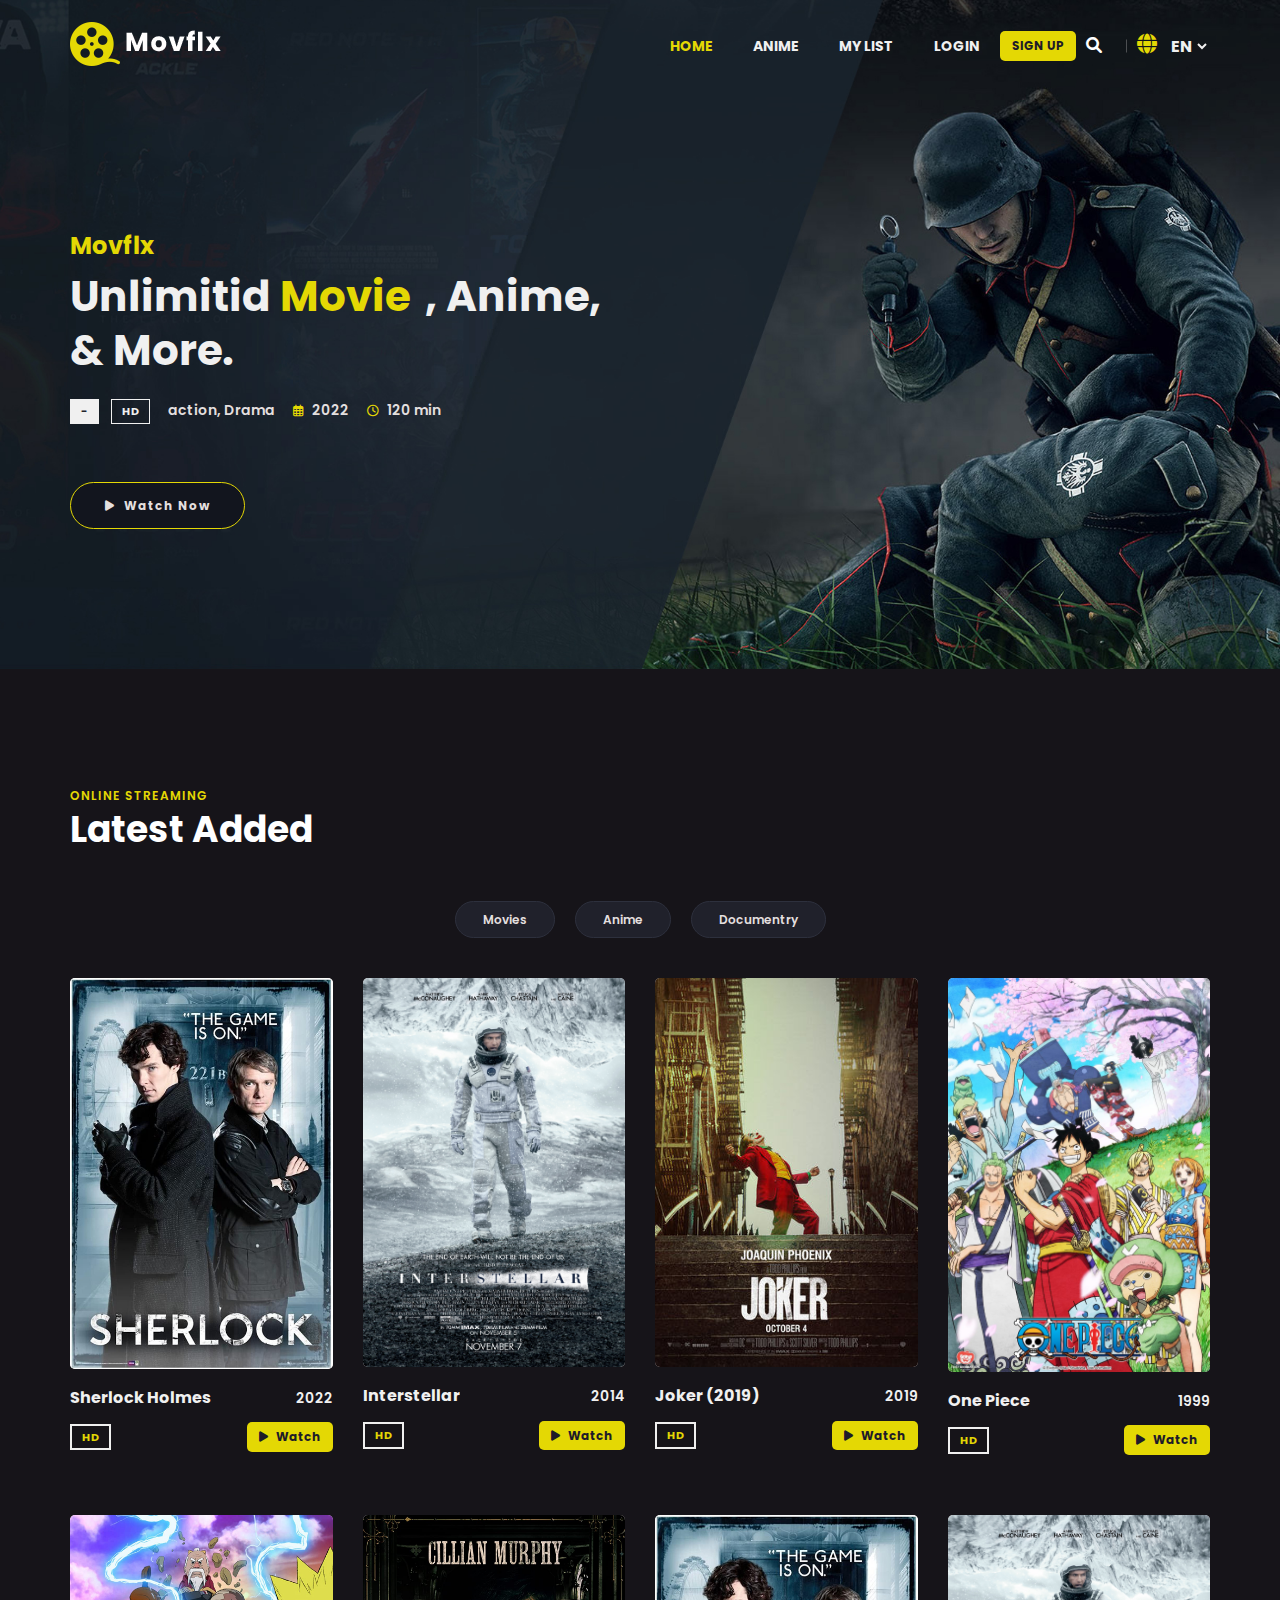
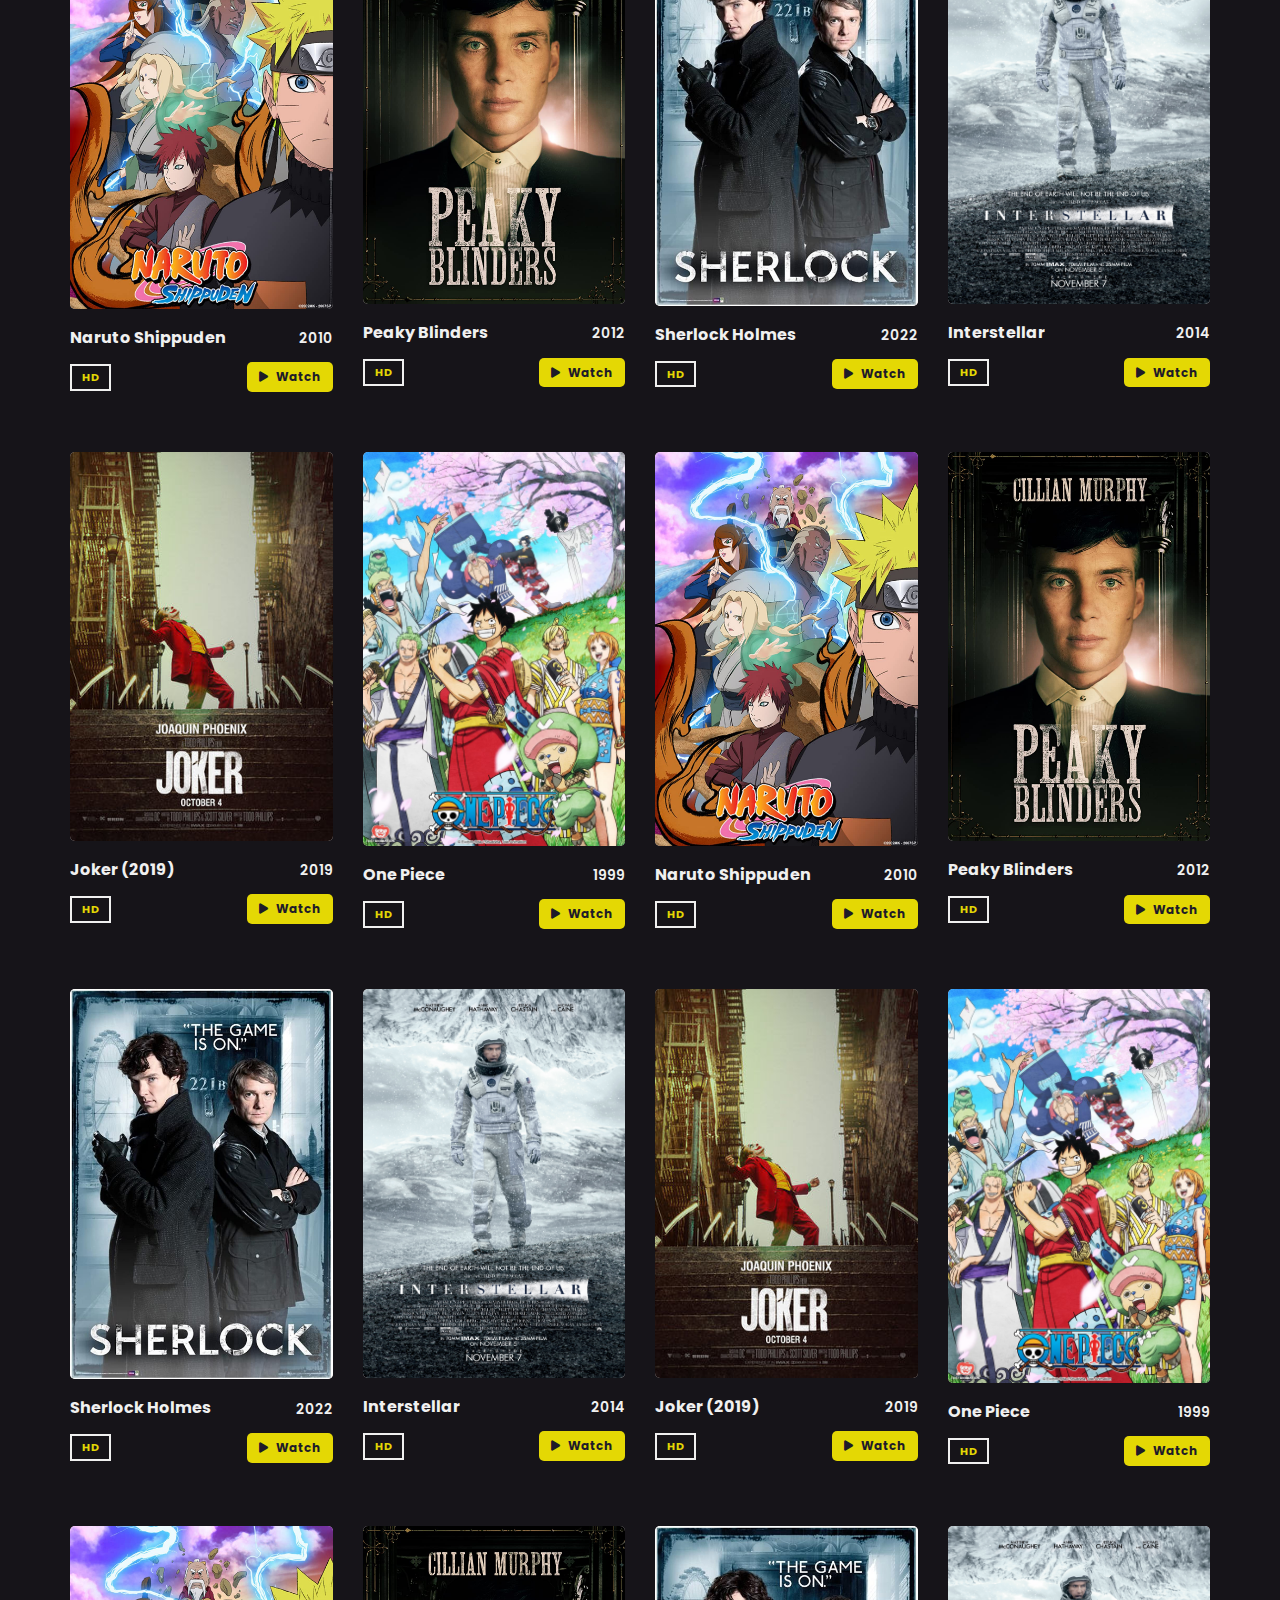
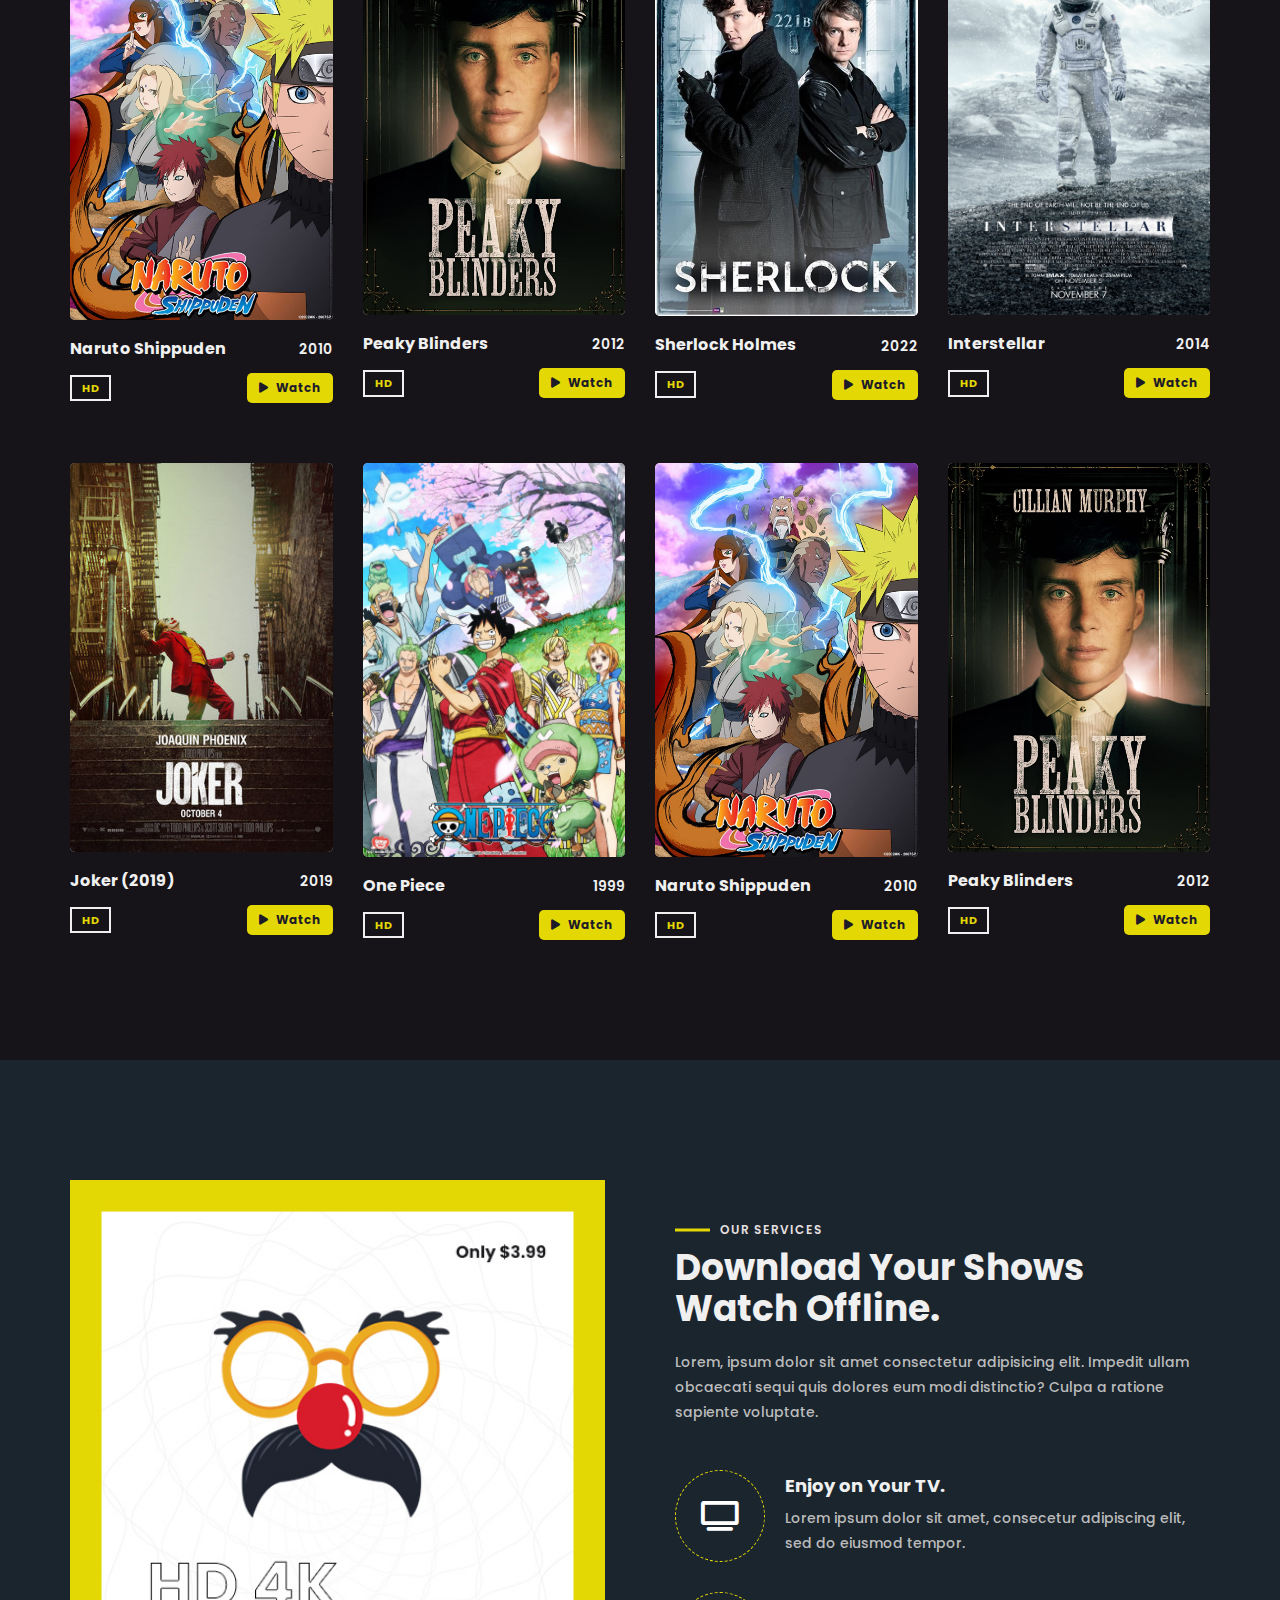
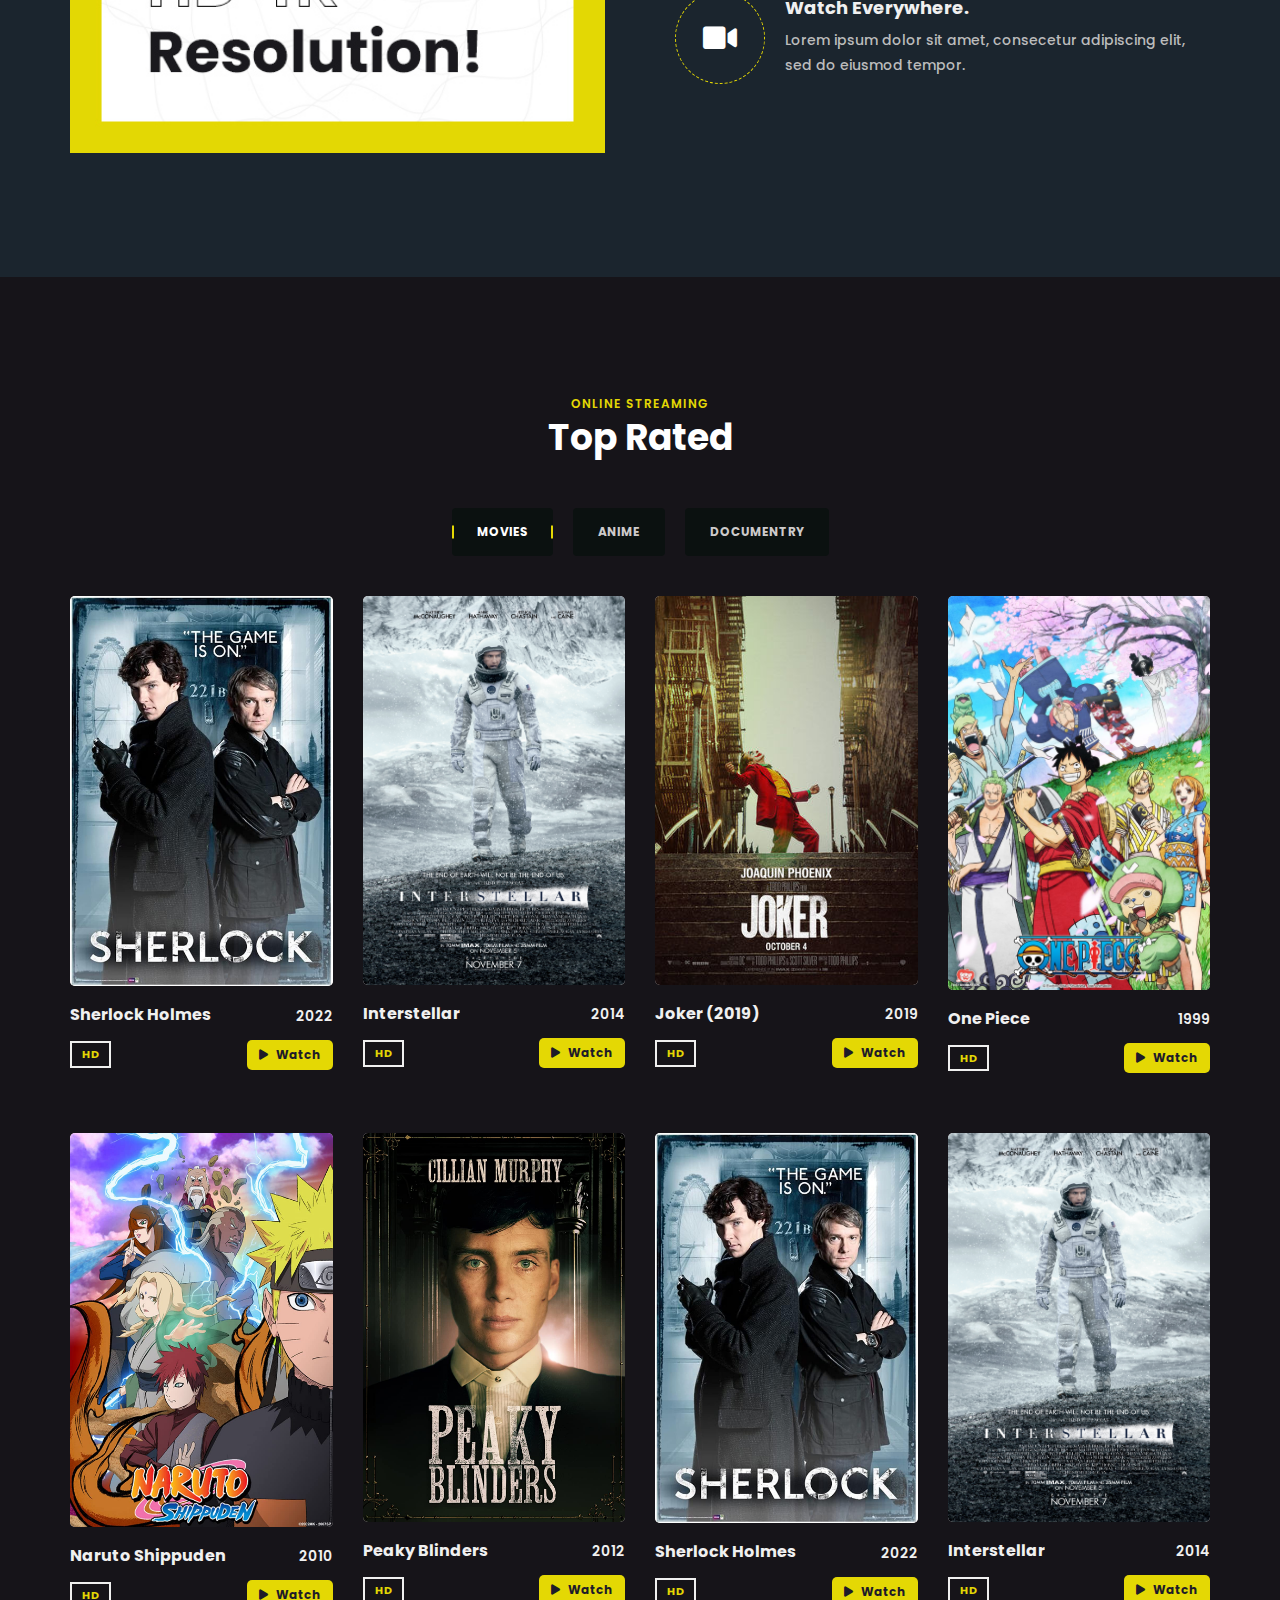
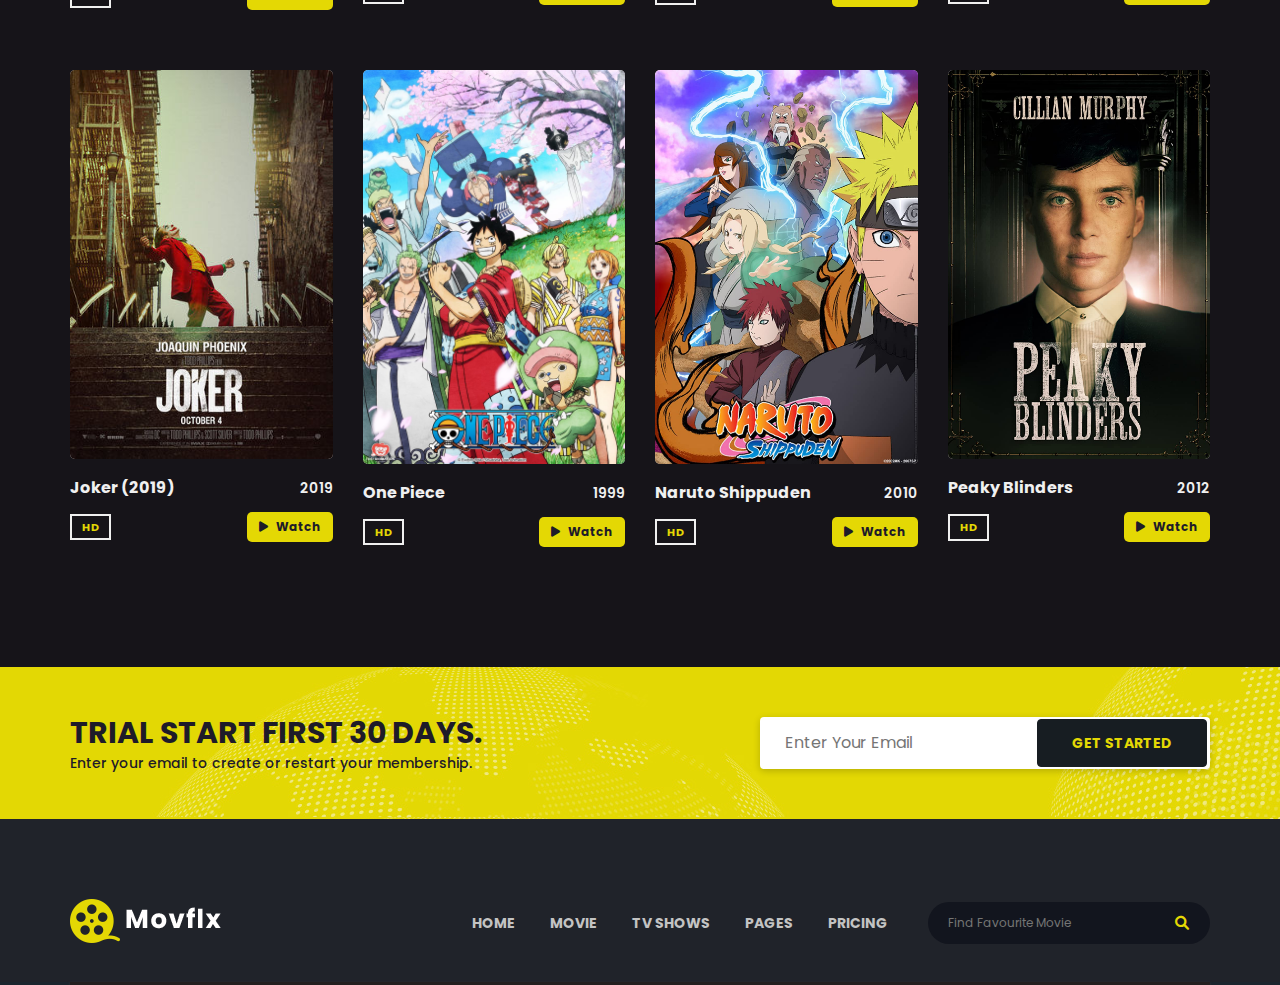
==== index.html @ 87bc26f1 "Finished A Part From Footer And Testing The Responsability" ====
<!DOCTYPE html>
<html lang="en">

<head>
  <meta charset="UTF-8">
  <meta http-equiv="X-UA-Compatible" content="IE=edge">
  <meta name="viewport" content="width=device-width, initial-scale=1.0">
  <link rel="stylesheet" href="css\normalize.css">
  <link rel="stylesheet" href="css\all.min.css">
  <link rel="stylesheet" href="css\styles.css">
  <link rel="stylesheet" href="./css/compos.css">
  <script src="https://ajax.googleapis.com/ajax/libs/jquery/3.6.0/jquery.min.js"></script>
  <link rel="preconnect" href="https://fonts.googleapis.com">
  <link rel="preconnect" href="https://fonts.gstatic.com" crossorigin>
  <link
    href="https://fonts.googleapis.com/css2?family=Poppins:ital,wght@0,300;0,400;0,500;0,600;0,700;0,800;1,300&display=swap"
    rel="stylesheet">
  <title>Movflx - Online Movies & Tv Shows</title>
</head>

<body>
  <div class="scroll-to-top items-centered-b">
    <i class="fas fa-angle-up"></i>
  </div>
  <div class="banner">
    <header>
      <div class="container space-between-items">
        <div class="logo">
          <img src="./imgs/logo.png" alt="logo">
        </div>
        <nav class="items-centered-v">
          <div class="overlay"></div>
          <ul class="navbar items-centered-v">
            <li class="mobile-menu-head">
              <div class="logo">
                <img src="./imgs/logo.png" alt="logo">
              </div>
              <div class="menu-closer" data-menu="header .navbar">
                <i class="fa-solid fa-xmark"></i>
              </div>
            </li>
            <li class="nav-item">
              <a href="./" class="title active">Home</a>
            </li>
            <li class="nav-item">
              <a href="./anime/" class="title">Anime</a>
            </li>
            <li class="nav-item menu-parent">
              <a href="#" class="title">My List</a>
              <ul class="mega-menu">
                <li class="menu-item">
                  <a href="./demo-user/watch-list/">Watch List</a>
                </li>
                <li class="menu-item">
                  <a href="./demo-user/wait-list/">Waitlist</a>
                </li>
              </ul>
              <div class="menu-opener" data-menu="header nav .mega-menu">
                <i class="fas fa-angle-down"></i>
              </div>
            </li>
            <li class="nav-item">
              <a href="./login/" class="title">Login</a>
            </li>
            <li class="nav-item signup">
              <a href="./signup/" class="title custom-btn">Sign Up</a>
            </li>
            <div class="social-links">
              <a href="#"><i class="fa-brands fa-twitter"></i></a>
              <a href="#"><i class="fa-brands fa-facebook"></i></a>
              <a href="#"><i class="fa-brands fa-pinterest"></i></a>
              <a href="#"><i class="fa-brands fa-instagram"></i></a>
              <a href="#"><i class="fa-brands fa-youtube"></i></a>
            </div>
          </ul>
          <div class="search">
            <i class="fa-solid fa-magnifying-glass"></i>
          </div>
          <div class="lang">
            <i class="fa-solid fa-globe"></i>
            <select name="lang" id="lang">
              <option value="EN">EN</option>
              <option value="EN">AR</option>
            </select>
          </div>
          <div class="menu-opener" data-menu="header .navbar"><i class="fa-solid fa-bars"></i></div>
        </nav>
      </div>
    </header>
    <div class="main-sec">
      <div class="container">
        <h5 class="title">Movflx</h5>
        <h1 class="heading">
          Unlimitid <span>Movie</span>, Anime, <br> & More.
        </h1>
        <div class="info top-movie">
          <span class="age-c">-</span>
          <span class="quality">HD</span>
          <span class="categories"><a href="./categories/action">action</a>, <a
              href="./categories/drama">Drama</a></span>
          <span class="date">
            <i class="far fa-calendar-alt"></i> 2022
          </span>
          <span class="time"><i class="far fa-clock"></i> 120 min</span>
        </div>
        <a href="./watch?name=one-piece" class="watch"><i class="fas fa-play"></i> Watch Now</a>

      </div>
    </div>
  </div>

  <div class="movies latest-added">
    <div class="container">
      <div class="main-heading">
        <div class="sub">Online Streaming</div>
        <h2>Latest Added</h2>
      </div>
      <div class="categories">
        <button class="catg" data-catg="movies">Movies</button>
        <button class="catg" data-catg="anime">Anime</button>
        <button class="catg" data-catg="documentry">Documentry</button>
      </div>
      <div class="content">
        <div class="box">
          <div class="image">
            <div class="box-overlay"></div>
            <img src="./imgs/movie-1.jpg" alt="">
            <div class="discription">
              <div class="title">Sherlock Holmes</div>
              <div class="discript-content">
                Lorem ipsum dolor, sit amet consectetur adipisicing elit.
              </div>
            </div>
          </div>
          <div class="info space-between-items">
            <div class="name">Sherlock Holmes</div>
            <div class="year">2022</div>
          </div>
          <div class="info space-between-items">
            <div class="quality">HD</div>
            <a href="./watch/" class="watch custom-btn"><i class="fas fa-play"></i> Watch</a>
          </div>
        </div>
        <div class="box">
          <div class="image">
            <div class="box-overlay"></div>
            <img src="./imgs/movie-2.jpg" alt="">
            <div class="discription">
              <div class="title">Interstellar</div>
              <div class="discript-content">
                Lorem ipsum dolor, sit amet consectetur adipisicing elit.
              </div>
            </div>
          </div>
          <div class="info space-between-items">
            <div class="name">Interstellar</div>
            <div class="year">2014</div>
          </div>
          <div class="info space-between-items">
            <div class="quality">HD</div>
            <a href="./watch/" class="watch custom-btn"><i class="fas fa-play"></i> Watch</a>
          </div>
        </div>
        <div class="box">
          <div class="image">
            <div class="box-overlay"></div>
            <img src="./imgs/movie-3.jpg" alt="">
            <div class="discription">
              <div class="title">Joker (2019)</div>
              <div class="discript-content">
                Lorem ipsum dolor, sit amet consectetur adipisicing elit.
              </div>
            </div>
          </div>
          <div class="info space-between-items">
            <div class="name">Joker (2019)</div>
            <div class="year">2019</div>
          </div>
          <div class="info space-between-items">
            <div class="quality">HD</div>
            <a href="./watch/" class="watch custom-btn"><i class="fas fa-play"></i> Watch</a>
          </div>
        </div>
        <div class="box">
          <div class="image">
            <div class="box-overlay"></div>
            <img src="./imgs/movie-4.jpg" alt="">
            <div class="discription">
              <div class="title">One Piece</div>
              <div class="discript-content">
                Lorem ipsum dolor, sit amet consectetur adipisicing elit.
              </div>
            </div>
          </div>
          <div class="info space-between-items">
            <div class="name">One Piece</div>
            <div class="year">1999</div>
          </div>
          <div class="info space-between-items">
            <div class="quality">HD</div>
            <a href="./watch/" class="watch custom-btn"><i class="fas fa-play"></i> Watch</a>
          </div>
        </div>
        <div class="box">
          <div class="image">
            <div class="box-overlay"></div>
            <img src="./imgs/movie-5.jpg" alt="">
            <div class="discription">
              <div class="title">Naruto Shippuden</div>
              <div class="discript-content">
                Lorem ipsum dolor, sit amet consectetur adipisicing elit.
              </div>
            </div>
          </div>
          <div class="info space-between-items">
            <div class="name">Naruto Shippuden</div>
            <div class="year">2010</div>
          </div>
          <div class="info space-between-items">
            <div class="quality">HD</div>
            <a href="./watch/" class="watch custom-btn"><i class="fas fa-play"></i> Watch</a>
          </div>
        </div>
        <div class="box">
          <div class="image">
            <div class="box-overlay"></div>
            <img src="./imgs/movie-6.jpg" alt="">
            <div class="discription">
              <div class="title">Peaky Blinders</div>
              <div class="discript-content">
                Lorem ipsum dolor, sit amet consectetur adipisicing elit.
              </div>
            </div>
          </div>
          <div class="info space-between-items">
            <div class="name">Peaky Blinders</div>
            <div class="year">2012</div>
          </div>
          <div class="info space-between-items">
            <div class="quality">HD</div>
            <a href="./watch/" class="watch custom-btn"><i class="fas fa-play"></i> Watch</a>
          </div>
        </div>
        <div class="box">
          <div class="image">
            <div class="box-overlay"></div>
            <img src="./imgs/movie-1.jpg" alt="">
            <div class="discription">
              <div class="title">Sherlock Holmes</div>
              <div class="discript-content">
                Lorem ipsum dolor, sit amet consectetur adipisicing elit.
              </div>
            </div>
          </div>
          <div class="info space-between-items">
            <div class="name">Sherlock Holmes</div>
            <div class="year">2022</div>
          </div>
          <div class="info space-between-items">
            <div class="quality">HD</div>
            <a href="./watch/" class="watch custom-btn"><i class="fas fa-play"></i> Watch</a>
          </div>
        </div>
        <div class="box">
          <div class="image">
            <div class="box-overlay"></div>
            <img src="./imgs/movie-2.jpg" alt="">
            <div class="discription">
              <div class="title">Interstellar</div>
              <div class="discript-content">
                Lorem ipsum dolor, sit amet consectetur adipisicing elit.
              </div>
            </div>
          </div>
          <div class="info space-between-items">
            <div class="name">Interstellar</div>
            <div class="year">2014</div>
          </div>
          <div class="info space-between-items">
            <div class="quality">HD</div>
            <a href="./watch/" class="watch custom-btn"><i class="fas fa-play"></i> Watch</a>
          </div>
        </div>
        <div class="box">
          <div class="image">
            <div class="box-overlay"></div>
            <img src="./imgs/movie-3.jpg" alt="">
            <div class="discription">
              <div class="title">Joker (2019)</div>
              <div class="discript-content">
                Lorem ipsum dolor, sit amet consectetur adipisicing elit.
              </div>
            </div>
          </div>
          <div class="info space-between-items">
            <div class="name">Joker (2019)</div>
            <div class="year">2019</div>
          </div>
          <div class="info space-between-items">
            <div class="quality">HD</div>
            <a href="./watch/" class="watch custom-btn"><i class="fas fa-play"></i> Watch</a>
          </div>
        </div>
        <div class="box">
          <div class="image">
            <div class="box-overlay"></div>
            <img src="./imgs/movie-4.jpg" alt="">
            <div class="discription">
              <div class="title">One Piece</div>
              <div class="discript-content">
                Lorem ipsum dolor, sit amet consectetur adipisicing elit.
              </div>
            </div>
          </div>
          <div class="info space-between-items">
            <div class="name">One Piece</div>
            <div class="year">1999</div>
          </div>
          <div class="info space-between-items">
            <div class="quality">HD</div>
            <a href="./watch/" class="watch custom-btn"><i class="fas fa-play"></i> Watch</a>
          </div>
        </div>
        <div class="box">
          <div class="image">
            <div class="box-overlay"></div>
            <img src="./imgs/movie-5.jpg" alt="">
            <div class="discription">
              <div class="title">Naruto Shippuden</div>
              <div class="discript-content">
                Lorem ipsum dolor, sit amet consectetur adipisicing elit.
              </div>
            </div>
          </div>
          <div class="info space-between-items">
            <div class="name">Naruto Shippuden</div>
            <div class="year">2010</div>
          </div>
          <div class="info space-between-items">
            <div class="quality">HD</div>
            <a href="./watch/" class="watch custom-btn"><i class="fas fa-play"></i> Watch</a>
          </div>
        </div>
        <div class="box">
          <div class="image">
            <div class="box-overlay"></div>
            <img src="./imgs/movie-6.jpg" alt="">
            <div class="discription">
              <div class="title">Peaky Blinders</div>
              <div class="discript-content">
                Lorem ipsum dolor, sit amet consectetur adipisicing elit.
              </div>
            </div>
          </div>
          <div class="info space-between-items">
            <div class="name">Peaky Blinders</div>
            <div class="year">2012</div>
          </div>
          <div class="info space-between-items">
            <div class="quality">HD</div>
            <a href="./watch/" class="watch custom-btn"><i class="fas fa-play"></i> Watch</a>
          </div>
        </div>
        <div class="box">
          <div class="image">
            <div class="box-overlay"></div>
            <img src="./imgs/movie-1.jpg" alt="">
            <div class="discription">
              <div class="title">Sherlock Holmes</div>
              <div class="discript-content">
                Lorem ipsum dolor, sit amet consectetur adipisicing elit.
              </div>
            </div>
          </div>
          <div class="info space-between-items">
            <div class="name">Sherlock Holmes</div>
            <div class="year">2022</div>
          </div>
          <div class="info space-between-items">
            <div class="quality">HD</div>
            <a href="./watch/" class="watch custom-btn"><i class="fas fa-play"></i> Watch</a>
          </div>
        </div>
        <div class="box">
          <div class="image">
            <div class="box-overlay"></div>
            <img src="./imgs/movie-2.jpg" alt="">
            <div class="discription">
              <div class="title">Interstellar</div>
              <div class="discript-content">
                Lorem ipsum dolor, sit amet consectetur adipisicing elit.
              </div>
            </div>
          </div>
          <div class="info space-between-items">
            <div class="name">Interstellar</div>
            <div class="year">2014</div>
          </div>
          <div class="info space-between-items">
            <div class="quality">HD</div>
            <a href="./watch/" class="watch custom-btn"><i class="fas fa-play"></i> Watch</a>
          </div>
        </div>
        <div class="box">
          <div class="image">
            <div class="box-overlay"></div>
            <img src="./imgs/movie-3.jpg" alt="">
            <div class="discription">
              <div class="title">Joker (2019)</div>
              <div class="discript-content">
                Lorem ipsum dolor, sit amet consectetur adipisicing elit.
              </div>
            </div>
          </div>
          <div class="info space-between-items">
            <div class="name">Joker (2019)</div>
            <div class="year">2019</div>
          </div>
          <div class="info space-between-items">
            <div class="quality">HD</div>
            <a href="./watch/" class="watch custom-btn"><i class="fas fa-play"></i> Watch</a>
          </div>
        </div>
        <div class="box">
          <div class="image">
            <div class="box-overlay"></div>
            <img src="./imgs/movie-4.jpg" alt="">
            <div class="discription">
              <div class="title">One Piece</div>
              <div class="discript-content">
                Lorem ipsum dolor, sit amet consectetur adipisicing elit.
              </div>
            </div>
          </div>
          <div class="info space-between-items">
            <div class="name">One Piece</div>
            <div class="year">1999</div>
          </div>
          <div class="info space-between-items">
            <div class="quality">HD</div>
            <a href="./watch/" class="watch custom-btn"><i class="fas fa-play"></i> Watch</a>
          </div>
        </div>
        <div class="box">
          <div class="image">
            <div class="box-overlay"></div>
            <img src="./imgs/movie-5.jpg" alt="">
            <div class="discription">
              <div class="title">Naruto Shippuden</div>
              <div class="discript-content">
                Lorem ipsum dolor, sit amet consectetur adipisicing elit.
              </div>
            </div>
          </div>
          <div class="info space-between-items">
            <div class="name">Naruto Shippuden</div>
            <div class="year">2010</div>
          </div>
          <div class="info space-between-items">
            <div class="quality">HD</div>
            <a href="./watch/" class="watch custom-btn"><i class="fas fa-play"></i> Watch</a>
          </div>
        </div>
        <div class="box">
          <div class="image">
            <div class="box-overlay"></div>
            <img src="./imgs/movie-6.jpg" alt="">
            <div class="discription">
              <div class="title">Peaky Blinders</div>
              <div class="discript-content">
                Lorem ipsum dolor, sit amet consectetur adipisicing elit.
              </div>
            </div>
          </div>
          <div class="info space-between-items">
            <div class="name">Peaky Blinders</div>
            <div class="year">2012</div>
          </div>
          <div class="info space-between-items">
            <div class="quality">HD</div>
            <a href="./watch/" class="watch custom-btn"><i class="fas fa-play"></i> Watch</a>
          </div>
        </div>
        <div class="box">
          <div class="image">
            <div class="box-overlay"></div>
            <img src="./imgs/movie-1.jpg" alt="">
            <div class="discription">
              <div class="title">Sherlock Holmes</div>
              <div class="discript-content">
                Lorem ipsum dolor, sit amet consectetur adipisicing elit.
              </div>
            </div>
          </div>
          <div class="info space-between-items">
            <div class="name">Sherlock Holmes</div>
            <div class="year">2022</div>
          </div>
          <div class="info space-between-items">
            <div class="quality">HD</div>
            <a href="./watch/" class="watch custom-btn"><i class="fas fa-play"></i> Watch</a>
          </div>
        </div>
        <div class="box">
          <div class="image">
            <div class="box-overlay"></div>
            <img src="./imgs/movie-2.jpg" alt="">
            <div class="discription">
              <div class="title">Interstellar</div>
              <div class="discript-content">
                Lorem ipsum dolor, sit amet consectetur adipisicing elit.
              </div>
            </div>
          </div>
          <div class="info space-between-items">
            <div class="name">Interstellar</div>
            <div class="year">2014</div>
          </div>
          <div class="info space-between-items">
            <div class="quality">HD</div>
            <a href="./watch/" class="watch custom-btn"><i class="fas fa-play"></i> Watch</a>
          </div>
        </div>
        <div class="box">
          <div class="image">
            <div class="box-overlay"></div>
            <img src="./imgs/movie-3.jpg" alt="">
            <div class="discription">
              <div class="title">Joker (2019)</div>
              <div class="discript-content">
                Lorem ipsum dolor, sit amet consectetur adipisicing elit.
              </div>
            </div>
          </div>
          <div class="info space-between-items">
            <div class="name">Joker (2019)</div>
            <div class="year">2019</div>
          </div>
          <div class="info space-between-items">
            <div class="quality">HD</div>
            <a href="./watch/" class="watch custom-btn"><i class="fas fa-play"></i> Watch</a>
          </div>
        </div>
        <div class="box">
          <div class="image">
            <div class="box-overlay"></div>
            <img src="./imgs/movie-4.jpg" alt="">
            <div class="discription">
              <div class="title">One Piece</div>
              <div class="discript-content">
                Lorem ipsum dolor, sit amet consectetur adipisicing elit.
              </div>
            </div>
          </div>
          <div class="info space-between-items">
            <div class="name">One Piece</div>
            <div class="year">1999</div>
          </div>
          <div class="info space-between-items">
            <div class="quality">HD</div>
            <a href="./watch/" class="watch custom-btn"><i class="fas fa-play"></i> Watch</a>
          </div>
        </div>
        <div class="box">
          <div class="image">
            <div class="box-overlay"></div>
            <img src="./imgs/movie-5.jpg" alt="">
            <div class="discription">
              <div class="title">Naruto Shippuden</div>
              <div class="discript-content">
                Lorem ipsum dolor, sit amet consectetur adipisicing elit.
              </div>
            </div>
          </div>
          <div class="info space-between-items">
            <div class="name">Naruto Shippuden</div>
            <div class="year">2010</div>
          </div>
          <div class="info space-between-items">
            <div class="quality">HD</div>
            <a href="./watch/" class="watch custom-btn"><i class="fas fa-play"></i> Watch</a>
          </div>
        </div>
        <div class="box">
          <div class="image">
            <div class="box-overlay"></div>
            <img src="./imgs/movie-6.jpg" alt="">
            <div class="discription">
              <div class="title">Peaky Blinders</div>
              <div class="discript-content">
                Lorem ipsum dolor, sit amet consectetur adipisicing elit.
              </div>
            </div>
          </div>
          <div class="info space-between-items">
            <div class="name">Peaky Blinders</div>
            <div class="year">2012</div>
          </div>
          <div class="info space-between-items">
            <div class="quality">HD</div>
            <a href="./watch/" class="watch custom-btn"><i class="fas fa-play"></i> Watch</a>
          </div>
        </div>

      </div>
    </div>
  </div>

  <div class="services">
    <div class="container space-between-items">
      <div class="image">
        <img src="./imgs/services_img.jpg" alt="services">
      </div>
      <div class="content">
        <div class="alt-heading">
          <div class="sub">Our Services</div>
          <h2>Download Your Shows Watch Offline.</h2>
          <p class="text main-p-style">
            Lorem, ipsum dolor sit amet consectetur adipisicing elit. Impedit ullam obcaecati sequi quis
            dolores eum modi distinctio? Culpa a ratione sapiente voluptate.
          </p>
        </div>
        <div class="serv space-between-items">
          <div class="icon items-centered-b">
            <i class="fa-solid fa-tv items-centered-b"></i>
          </div>
          <div class="info">
            <div class="title">Enjoy on Your TV.</div>
            <p class="text main-p-style">Lorem ipsum dolor sit amet, consecetur adipiscing elit, sed do eiusmod tempor.
            </p>
          </div>
        </div>
        <div class="serv space-between-items">
          <div class="icon items-centered-b">
            <i class="fa-solid fa-video items-centered-b"></i>
          </div>
          <div class="info">
            <div class="title">Watch Everywhere.</div>
            <p class="text main-p-style">Lorem ipsum dolor sit amet, consecetur adipiscing elit, sed do eiusmod tempor.
            </p>
          </div>
        </div>
      </div>
    </div>
  </div>
  <div class="movies top-rated">
    <div class="container">
      <div class="main-heading">
        <div class="sub">Online Streaming</div>
        <h2>Top Rated</h2>
      </div>
      <div class="categories">
        <button class="catg active" data-catg="movies">Movies</button>
        <button class="catg" data-catg="anime">Anime</button>
        <button class="catg" data-catg="documentry">Documentry</button>
      </div>
      <div class="content">
        <div class="box">
          <div class="image">
            <div class="box-overlay"></div>
            <img src="./imgs/movie-1.jpg" alt="">
            <div class="discription">
              <div class="title">Sherlock Holmes</div>
              <div class="discript-content">
                Lorem ipsum dolor, sit amet consectetur adipisicing elit.
              </div>
            </div>
          </div>
          <div class="info space-between-items">
            <div class="name">Sherlock Holmes</div>
            <div class="year">2022</div>
          </div>
          <div class="info space-between-items">
            <div class="quality">HD</div>
            <a href="./watch/" class="watch custom-btn"><i class="fas fa-play"></i> Watch</a>
          </div>
        </div>
        <div class="box">
          <div class="image">
            <div class="box-overlay"></div>
            <img src="./imgs/movie-2.jpg" alt="">
            <div class="discription">
              <div class="title">Interstellar</div>
              <div class="discript-content">
                Lorem ipsum dolor, sit amet consectetur adipisicing elit.
              </div>
            </div>
          </div>
          <div class="info space-between-items">
            <div class="name">Interstellar</div>
            <div class="year">2014</div>
          </div>
          <div class="info space-between-items">
            <div class="quality">HD</div>
            <a href="./watch/" class="watch custom-btn"><i class="fas fa-play"></i> Watch</a>
          </div>
        </div>
        <div class="box">
          <div class="image">
            <div class="box-overlay"></div>
            <img src="./imgs/movie-3.jpg" alt="">
            <div class="discription">
              <div class="title">Joker (2019)</div>
              <div class="discript-content">
                Lorem ipsum dolor, sit amet consectetur adipisicing elit.
              </div>
            </div>
          </div>
          <div class="info space-between-items">
            <div class="name">Joker (2019)</div>
            <div class="year">2019</div>
          </div>
          <div class="info space-between-items">
            <div class="quality">HD</div>
            <a href="./watch/" class="watch custom-btn"><i class="fas fa-play"></i> Watch</a>
          </div>
        </div>
        <div class="box">
          <div class="image">
            <div class="box-overlay"></div>
            <img src="./imgs/movie-4.jpg" alt="">
            <div class="discription">
              <div class="title">One Piece</div>
              <div class="discript-content">
                Lorem ipsum dolor, sit amet consectetur adipisicing elit.
              </div>
            </div>
          </div>
          <div class="info space-between-items">
            <div class="name">One Piece</div>
            <div class="year">1999</div>
          </div>
          <div class="info space-between-items">
            <div class="quality">HD</div>
            <a href="./watch/" class="watch custom-btn"><i class="fas fa-play"></i> Watch</a>
          </div>
        </div>
        <div class="box">
          <div class="image">
            <div class="box-overlay"></div>
            <img src="./imgs/movie-5.jpg" alt="">
            <div class="discription">
              <div class="title">Naruto Shippuden</div>
              <div class="discript-content">
                Lorem ipsum dolor, sit amet consectetur adipisicing elit.
              </div>
            </div>
          </div>
          <div class="info space-between-items">
            <div class="name">Naruto Shippuden</div>
            <div class="year">2010</div>
          </div>
          <div class="info space-between-items">
            <div class="quality">HD</div>
            <a href="./watch/" class="watch custom-btn"><i class="fas fa-play"></i> Watch</a>
          </div>
        </div>
        <div class="box">
          <div class="image">
            <div class="box-overlay"></div>
            <img src="./imgs/movie-6.jpg" alt="">
            <div class="discription">
              <div class="title">Peaky Blinders</div>
              <div class="discript-content">
                Lorem ipsum dolor, sit amet consectetur adipisicing elit.
              </div>
            </div>
          </div>
          <div class="info space-between-items">
            <div class="name">Peaky Blinders</div>
            <div class="year">2012</div>
          </div>
          <div class="info space-between-items">
            <div class="quality">HD</div>
            <a href="./watch/" class="watch custom-btn"><i class="fas fa-play"></i> Watch</a>
          </div>
        </div>
        <div class="box">
          <div class="image">
            <div class="box-overlay"></div>
            <img src="./imgs/movie-1.jpg" alt="">
            <div class="discription">
              <div class="title">Sherlock Holmes</div>
              <div class="discript-content">
                Lorem ipsum dolor, sit amet consectetur adipisicing elit.
              </div>
            </div>
          </div>
          <div class="info space-between-items">
            <div class="name">Sherlock Holmes</div>
            <div class="year">2022</div>
          </div>
          <div class="info space-between-items">
            <div class="quality">HD</div>
            <a href="./watch/" class="watch custom-btn"><i class="fas fa-play"></i> Watch</a>
          </div>
        </div>
        <div class="box">
          <div class="image">
            <div class="box-overlay"></div>
            <img src="./imgs/movie-2.jpg" alt="">
            <div class="discription">
              <div class="title">Interstellar</div>
              <div class="discript-content">
                Lorem ipsum dolor, sit amet consectetur adipisicing elit.
              </div>
            </div>
          </div>
          <div class="info space-between-items">
            <div class="name">Interstellar</div>
            <div class="year">2014</div>
          </div>
          <div class="info space-between-items">
            <div class="quality">HD</div>
            <a href="./watch/" class="watch custom-btn"><i class="fas fa-play"></i> Watch</a>
          </div>
        </div>
        <div class="box">
          <div class="image">
            <div class="box-overlay"></div>
            <img src="./imgs/movie-3.jpg" alt="">
            <div class="discription">
              <div class="title">Joker (2019)</div>
              <div class="discript-content">
                Lorem ipsum dolor, sit amet consectetur adipisicing elit.
              </div>
            </div>
          </div>
          <div class="info space-between-items">
            <div class="name">Joker (2019)</div>
            <div class="year">2019</div>
          </div>
          <div class="info space-between-items">
            <div class="quality">HD</div>
            <a href="./watch/" class="watch custom-btn"><i class="fas fa-play"></i> Watch</a>
          </div>
        </div>
        <div class="box">
          <div class="image">
            <div class="box-overlay"></div>
            <img src="./imgs/movie-4.jpg" alt="">
            <div class="discription">
              <div class="title">One Piece</div>
              <div class="discript-content">
                Lorem ipsum dolor, sit amet consectetur adipisicing elit.
              </div>
            </div>
          </div>
          <div class="info space-between-items">
            <div class="name">One Piece</div>
            <div class="year">1999</div>
          </div>
          <div class="info space-between-items">
            <div class="quality">HD</div>
            <a href="./watch/" class="watch custom-btn"><i class="fas fa-play"></i> Watch</a>
          </div>
        </div>
        <div class="box">
          <div class="image">
            <div class="box-overlay"></div>
            <img src="./imgs/movie-5.jpg" alt="">
            <div class="discription">
              <div class="title">Naruto Shippuden</div>
              <div class="discript-content">
                Lorem ipsum dolor, sit amet consectetur adipisicing elit.
              </div>
            </div>
          </div>
          <div class="info space-between-items">
            <div class="name">Naruto Shippuden</div>
            <div class="year">2010</div>
          </div>
          <div class="info space-between-items">
            <div class="quality">HD</div>
            <a href="./watch/" class="watch custom-btn"><i class="fas fa-play"></i> Watch</a>
          </div>
        </div>
        <div class="box">
          <div class="image">
            <div class="box-overlay"></div>
            <img src="./imgs/movie-6.jpg" alt="">
            <div class="discription">
              <div class="title">Peaky Blinders</div>
              <div class="discript-content">
                Lorem ipsum dolor, sit amet consectetur adipisicing elit.
              </div>
            </div>
          </div>
          <div class="info space-between-items">
            <div class="name">Peaky Blinders</div>
            <div class="year">2012</div>
          </div>
          <div class="info space-between-items">
            <div class="quality">HD</div>
            <a href="./watch/" class="watch custom-btn"><i class="fas fa-play"></i> Watch</a>
          </div>
        </div>
      </div>
    </div>
  </div>
  <div class="subscribe">
    <div class="container space-between-items">
      <div class="title">
        <h3>TRIAL START FIRST 30 DAYS.</h3>
        <p>Enter your email to create or restart your membership.</p>
      </div>
      <form action="" class="items-centered-v">
        <input type="email" required placeholder="Enter Your Email">
        <input type="submit" value="GET STARTED">
      </form>
    </div>
  </div>
  <footer>
    <div class="container">
      <div class="footer-menu space-between-items">
        <div class="logo">
          <img src="./imgs/logo.png" alt="logo">
        </div>
        <nav class="items-centered-v">
          <ul class="nav items-centered-v">
            <li class="nav-item"><a href="#">Home</a></li>
            <li class="nav-item"><a href="#">Movie</a></li>
            <li class="nav-item"><a href="#">Tv Shows</a></li>
            <li class="nav-item"><a href="#">Pages</a></li>
            <li class="nav-item"><a href="#">Pricing</a></li>
          </ul>
          <form action="" class="items-centered-v">
            <input type="search" name="q" placeholder="Find Favourite Movie">
            <button type="submit"><i class="fa-solid fa-magnifying-glass"></i></button>
          </form>
        </nav>
      </div>
    </div>
  </footer>
</body>
<script src="./js/main.js"></script>

</html>
---- css/compos.css ----
.main-p-style {
  font-size: 14px;
  font-weight: 500;
  color: var(--main-p-color);
  line-height: 1.8;
}
.main-heading {
  margin-bottom: 50px;
}
.main-heading .sub {
  color: var(--main-color);
  font-size: 12px;
  font-weight: 600;
  letter-spacing: 1px;
  margin-bottom: 6px;
  text-transform: uppercase;
}
.main-heading h2 {
  font-size: 36px;
  color: #fff;
}
.custom-btn {
  font-size: 12px;
  font-weight: bold;
  color: var(--main-black-color);
  background-color: var(--main-color);
  border-radius: 5px;
  padding: 8px 12px;
  transition: var(--main-transition);
}
.custom-btn:hover {
  background-color: var(--main-color-alt);
  color: currentColor;
}
@media (max-width: 575px) {
  .alt-heading {
    text-align: center;
  }
}
.alt-heading .sub {
  font-size: 12px;
  letter-spacing: 1px;
  font-weight: 600;
  color: var(--light-white-color);
  position: relative;
  text-transform: uppercase;
  padding-left: 45px;
  margin-bottom: 10px;
  width: fit-content;
}
@media (max-width: 575px) {
  .alt-heading .sub {
    text-align: center;
    margin: 0 auto 10px;
  }
}
.alt-heading .sub::before {
  content: "";
  width: 35px;
  height: 3px;
  background-color: var(--main-color);
  position: absolute;
  top: 50%;
  transform: translateY(-50%);
  left: 0;
}
.alt-heading h2 {
  font-size: 36px;
  color: var(--main-white-color);
  font-weight: bold;
  margin-bottom: 20px;
}
.space-between-items {
  display: flex;
  justify-content: space-between;
  align-items: center;
}
.items-centered-v {
  display: flex;
  align-items: center;
}
.items-centered-h {
  display: flex;
  justify-content: center;
}
.items-centered-b {
  display: flex;
  justify-content: center;
  align-items: center;
}
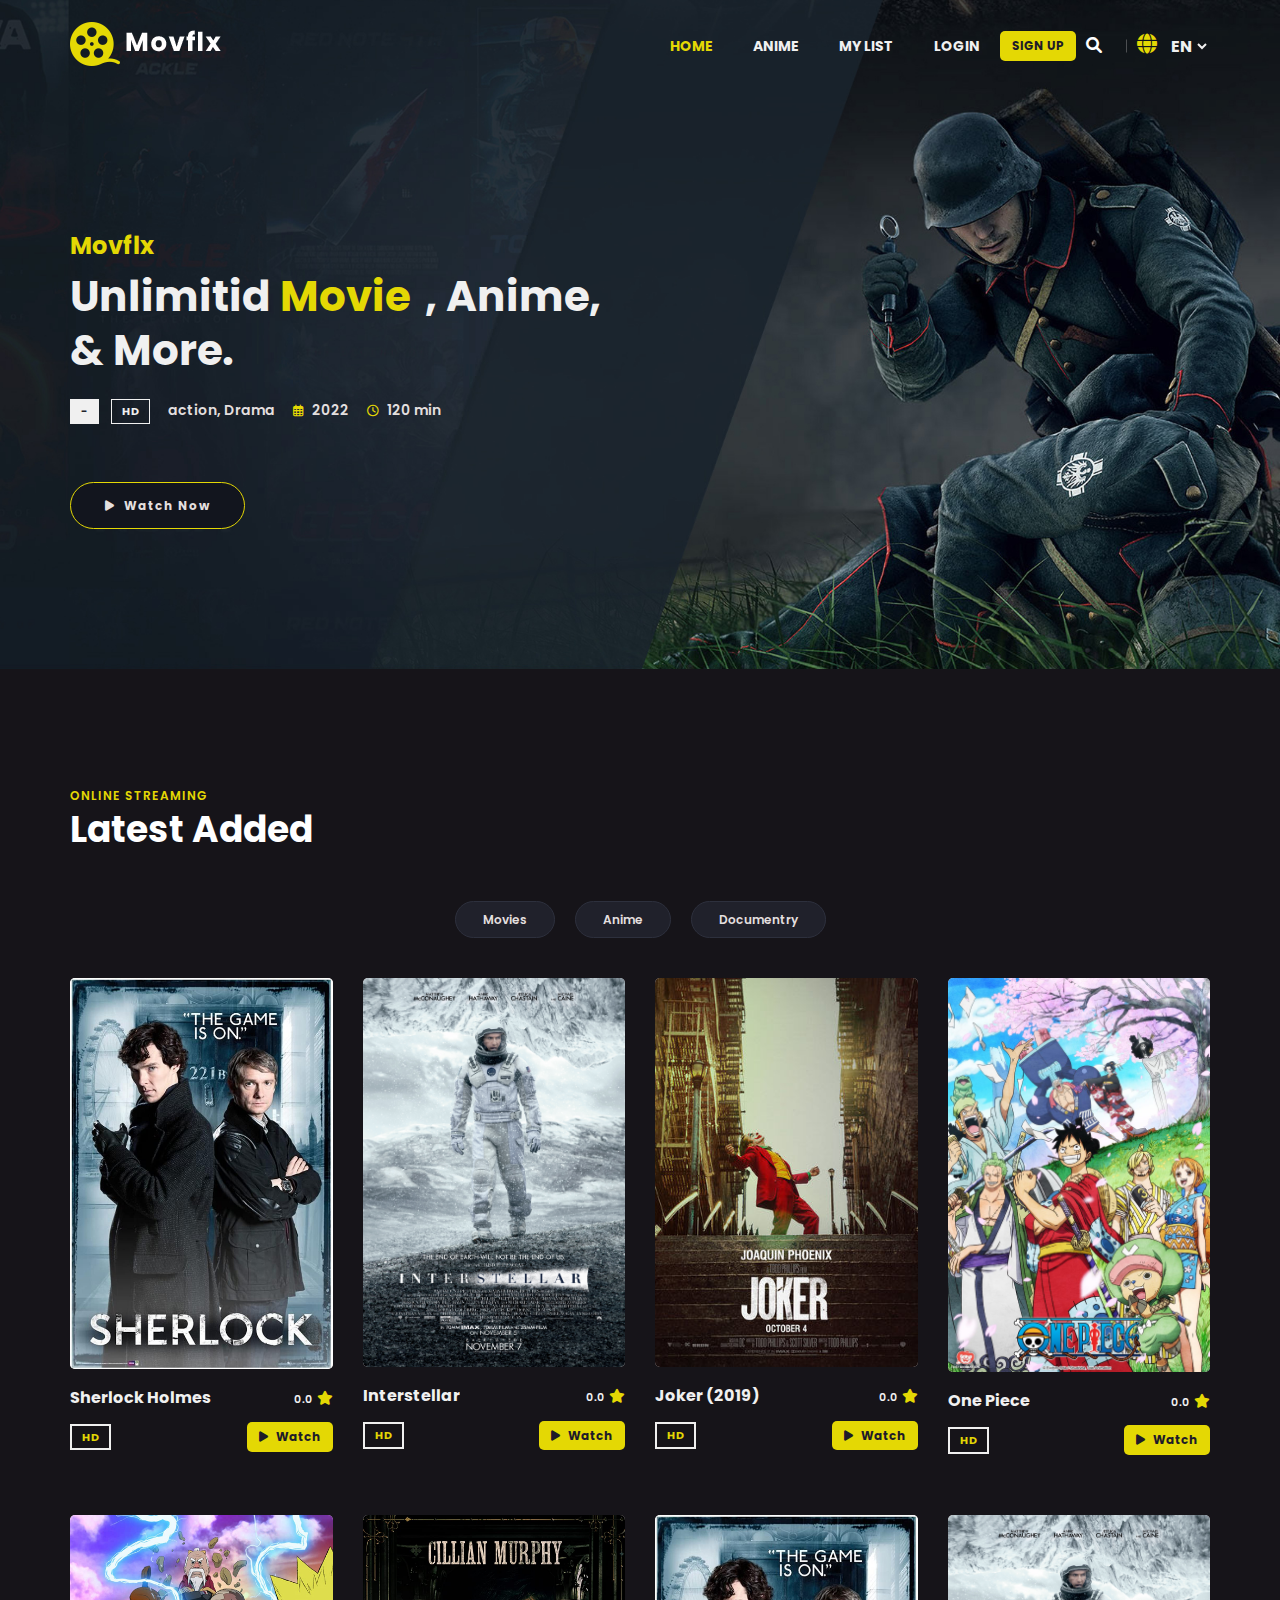
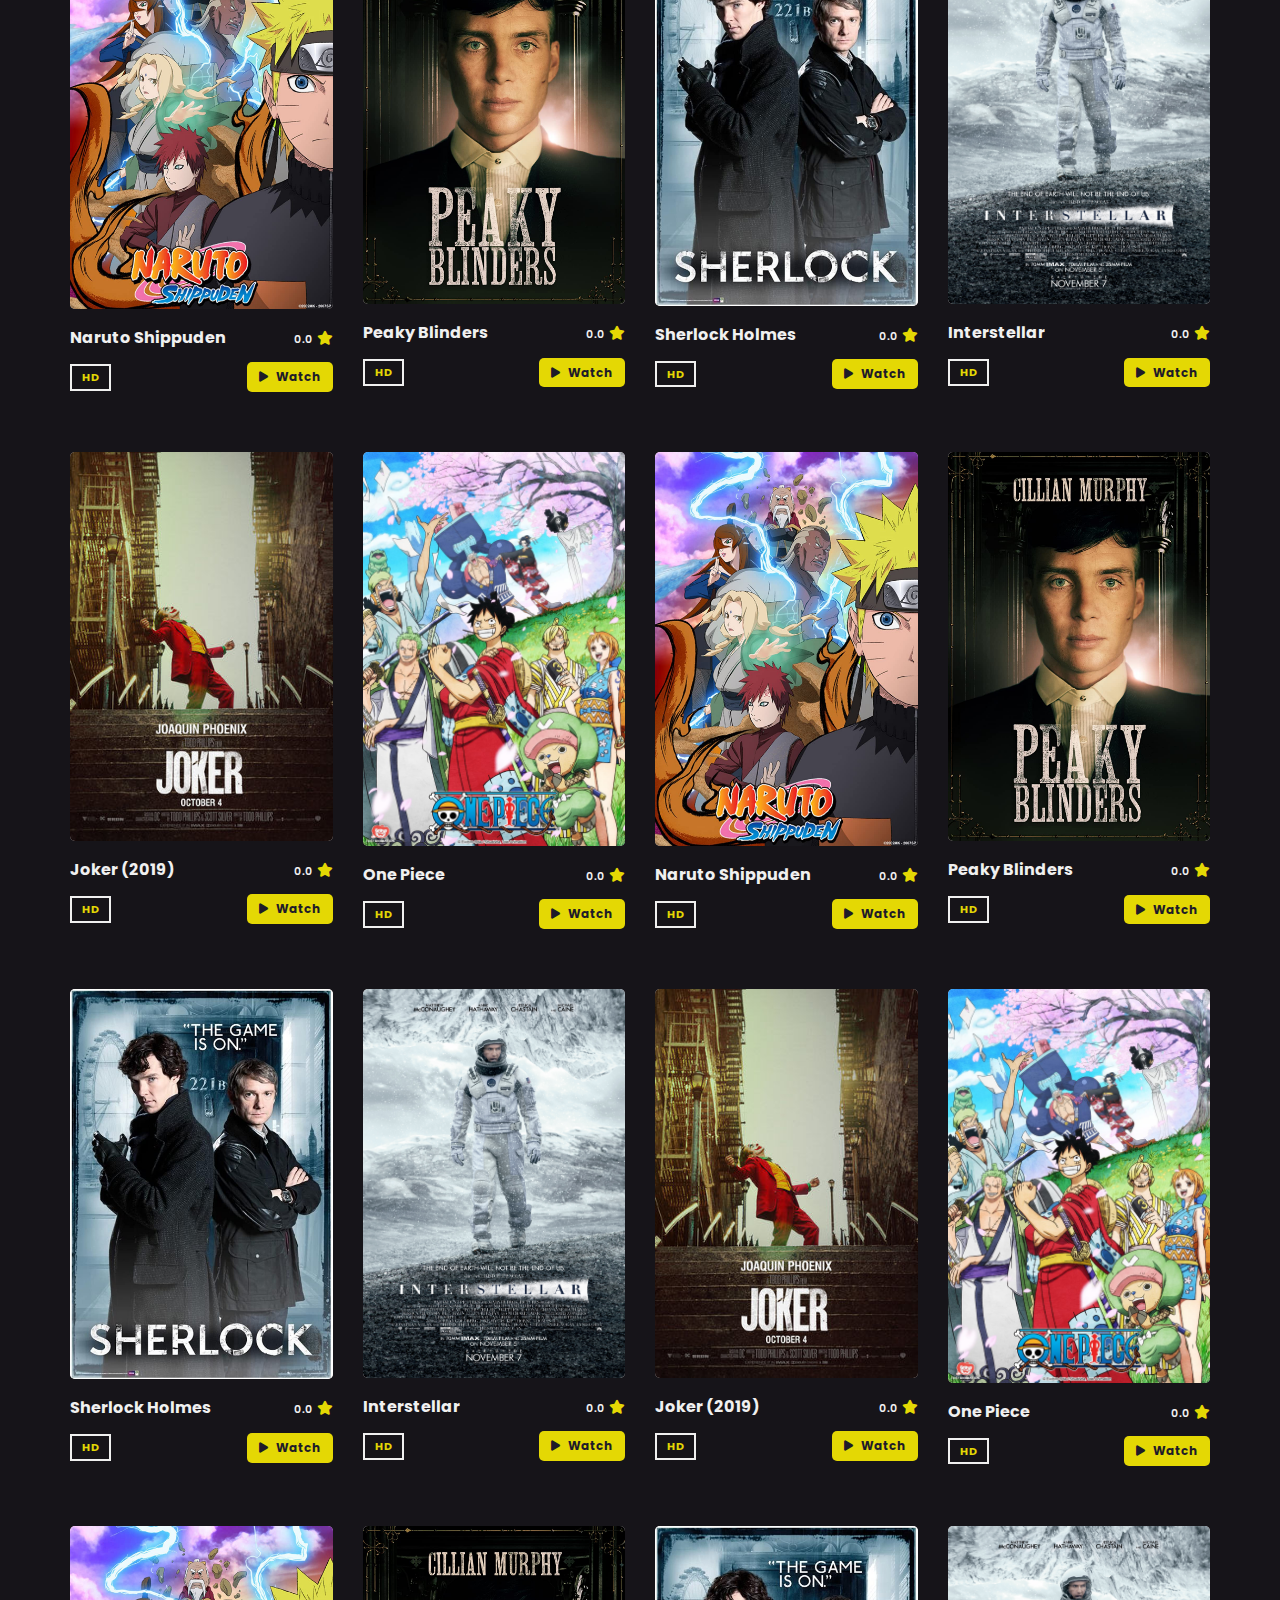
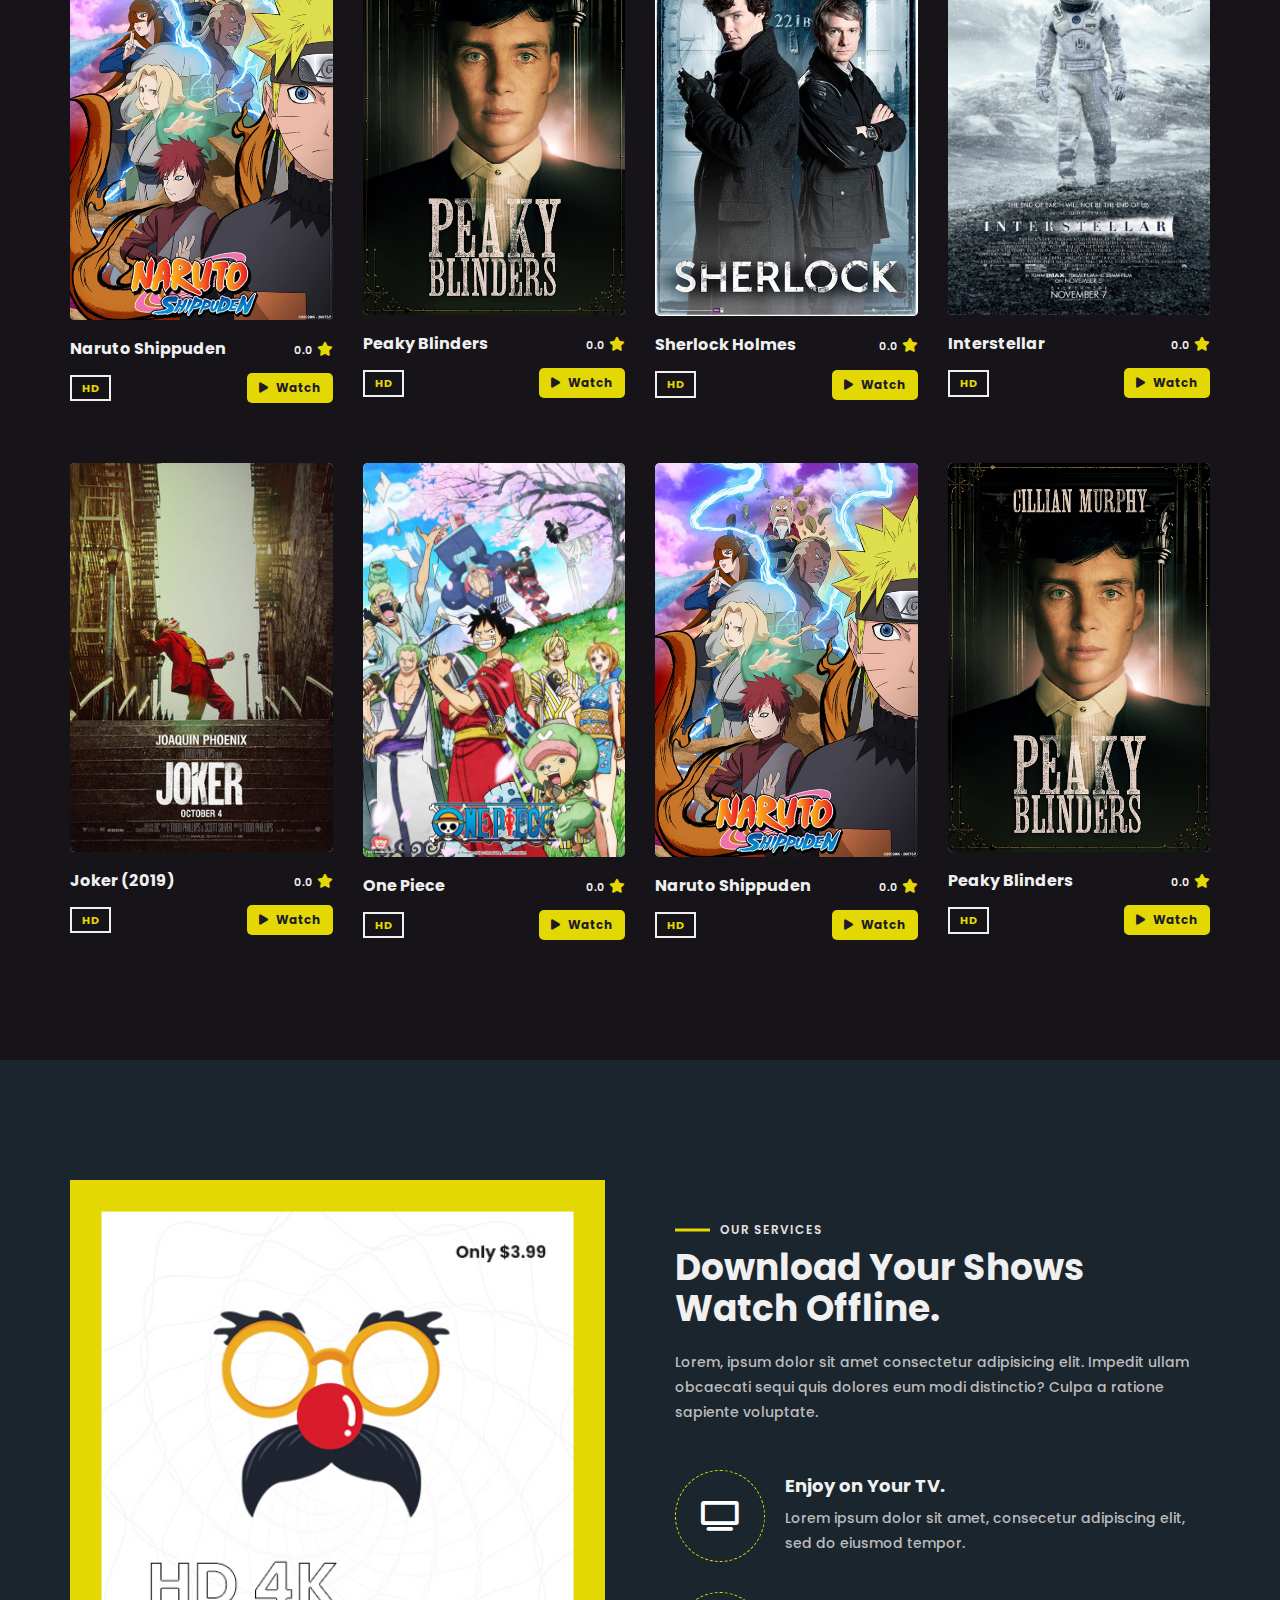
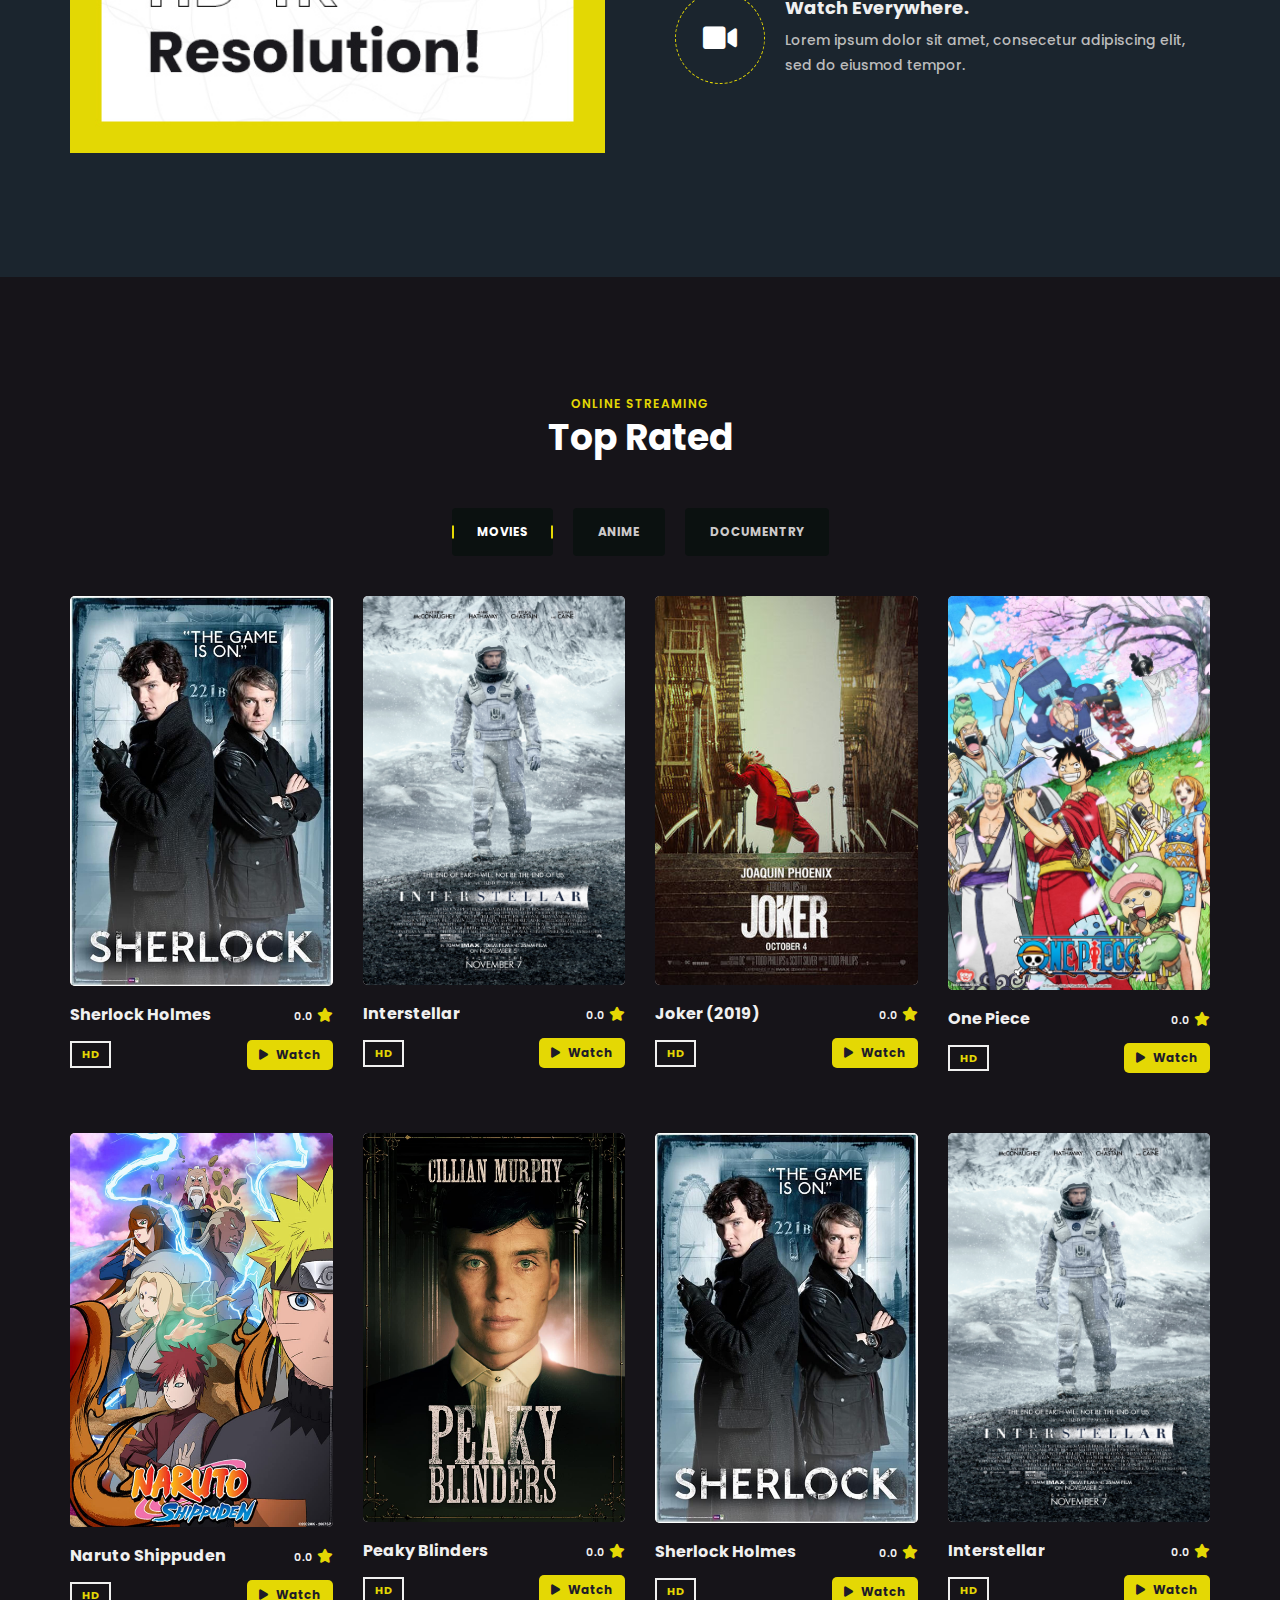
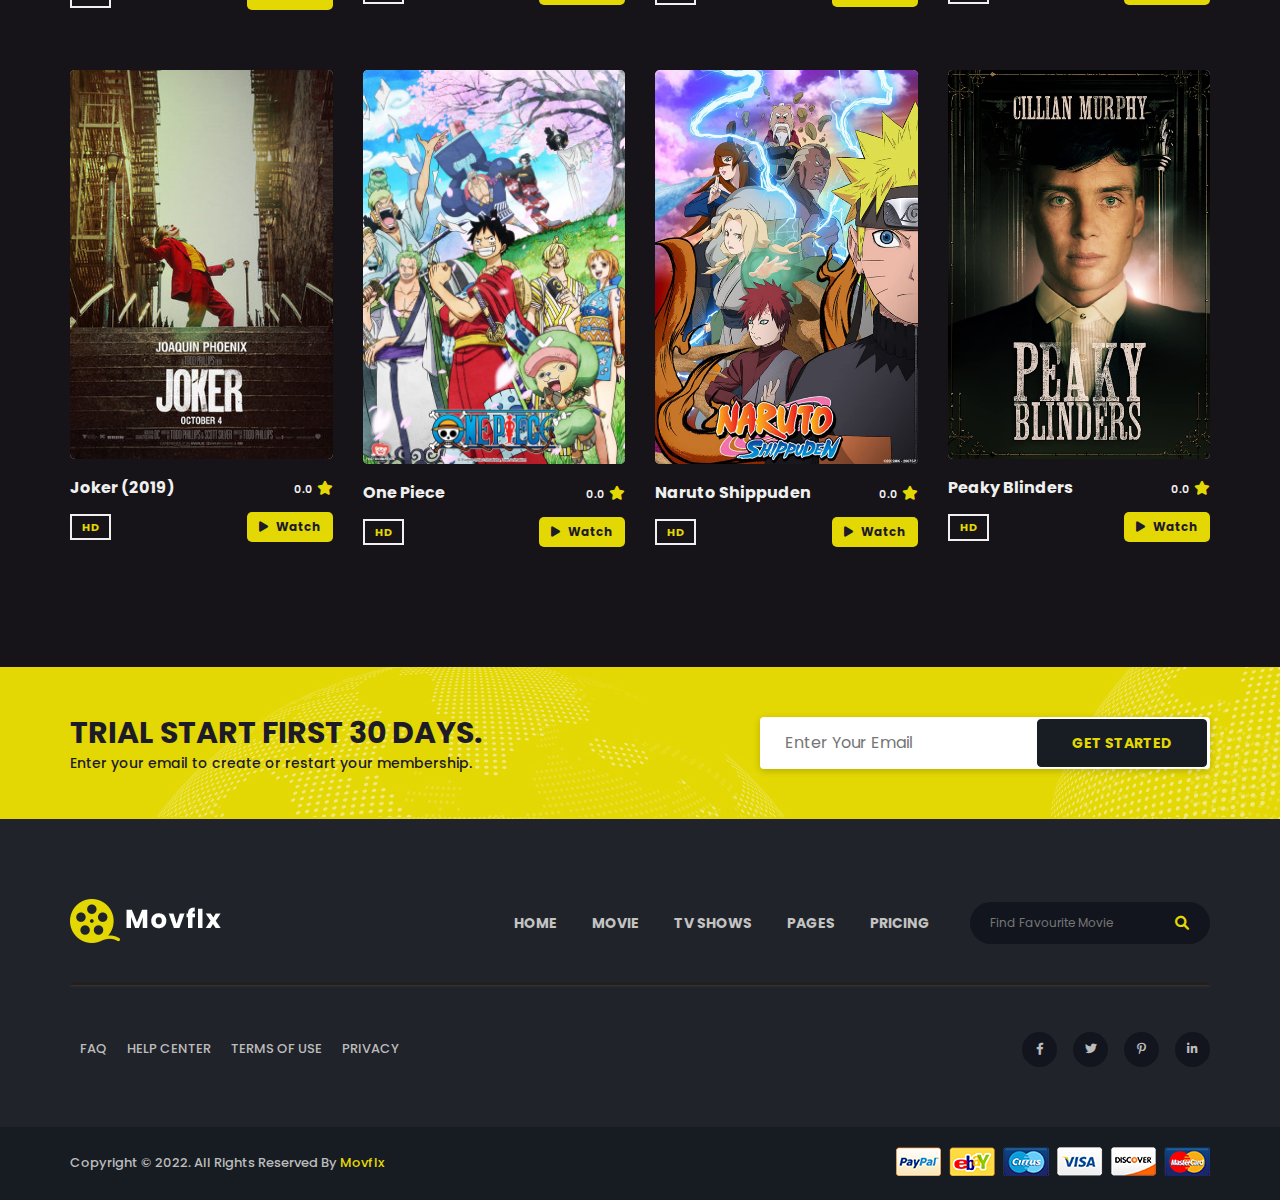
==== commit fc2c1e51: "Finished The UI" ====
--- a/index.html
+++ b/index.html
@@ -134,7 +134,10 @@
           </div>
           <div class="info space-between-items">
             <div class="name">Sherlock Holmes</div>
-            <div class="year">2022</div>
+            <div class="rate">
+              <span>0.0</span>
+              <i class="fas fa-star"></i>
+            </div>
           </div>
           <div class="info space-between-items">
             <div class="quality">HD</div>
@@ -154,7 +157,10 @@
           </div>
           <div class="info space-between-items">
             <div class="name">Interstellar</div>
-            <div class="year">2014</div>
+            <div class="rate">
+              <span>0.0</span>
+              <i class="fas fa-star"></i>
+            </div>
           </div>
           <div class="info space-between-items">
             <div class="quality">HD</div>
@@ -174,7 +180,10 @@
           </div>
           <div class="info space-between-items">
             <div class="name">Joker (2019)</div>
-            <div class="year">2019</div>
+            <div class="rate">
+              <span>0.0</span>
+              <i class="fas fa-star"></i>
+            </div>
           </div>
           <div class="info space-between-items">
             <div class="quality">HD</div>
@@ -194,7 +203,10 @@
           </div>
           <div class="info space-between-items">
             <div class="name">One Piece</div>
-            <div class="year">1999</div>
+            <div class="rate">
+              <span>0.0</span>
+              <i class="fas fa-star"></i>
+            </div>
           </div>
           <div class="info space-between-items">
             <div class="quality">HD</div>
@@ -214,7 +226,10 @@
           </div>
           <div class="info space-between-items">
             <div class="name">Naruto Shippuden</div>
-            <div class="year">2010</div>
+            <div class="rate">
+              <span>0.0</span>
+              <i class="fas fa-star"></i>
+            </div>
           </div>
           <div class="info space-between-items">
             <div class="quality">HD</div>
@@ -234,7 +249,10 @@
           </div>
           <div class="info space-between-items">
             <div class="name">Peaky Blinders</div>
-            <div class="year">2012</div>
+            <div class="rate">
+              <span>0.0</span>
+              <i class="fas fa-star"></i>
+            </div>
           </div>
           <div class="info space-between-items">
             <div class="quality">HD</div>
@@ -254,7 +272,10 @@
           </div>
           <div class="info space-between-items">
             <div class="name">Sherlock Holmes</div>
-            <div class="year">2022</div>
+            <div class="rate">
+              <span>0.0</span>
+              <i class="fas fa-star"></i>
+            </div>
           </div>
           <div class="info space-between-items">
             <div class="quality">HD</div>
@@ -274,7 +295,10 @@
           </div>
           <div class="info space-between-items">
             <div class="name">Interstellar</div>
-            <div class="year">2014</div>
+            <div class="rate">
+              <span>0.0</span>
+              <i class="fas fa-star"></i>
+            </div>
           </div>
           <div class="info space-between-items">
             <div class="quality">HD</div>
@@ -294,7 +318,10 @@
           </div>
           <div class="info space-between-items">
             <div class="name">Joker (2019)</div>
-            <div class="year">2019</div>
+            <div class="rate">
+              <span>0.0</span>
+              <i class="fas fa-star"></i>
+            </div>
           </div>
           <div class="info space-between-items">
             <div class="quality">HD</div>
@@ -314,7 +341,10 @@
           </div>
           <div class="info space-between-items">
             <div class="name">One Piece</div>
-            <div class="year">1999</div>
+            <div class="rate">
+              <span>0.0</span>
+              <i class="fas fa-star"></i>
+            </div>
           </div>
           <div class="info space-between-items">
             <div class="quality">HD</div>
@@ -334,7 +364,10 @@
           </div>
           <div class="info space-between-items">
             <div class="name">Naruto Shippuden</div>
-            <div class="year">2010</div>
+            <div class="rate">
+              <span>0.0</span>
+              <i class="fas fa-star"></i>
+            </div>
           </div>
           <div class="info space-between-items">
             <div class="quality">HD</div>
@@ -354,7 +387,10 @@
           </div>
           <div class="info space-between-items">
             <div class="name">Peaky Blinders</div>
-            <div class="year">2012</div>
+            <div class="rate">
+              <span>0.0</span>
+              <i class="fas fa-star"></i>
+            </div>
           </div>
           <div class="info space-between-items">
             <div class="quality">HD</div>
@@ -374,7 +410,10 @@
           </div>
           <div class="info space-between-items">
             <div class="name">Sherlock Holmes</div>
-            <div class="year">2022</div>
+            <div class="rate">
+              <span>0.0</span>
+              <i class="fas fa-star"></i>
+            </div>
           </div>
           <div class="info space-between-items">
             <div class="quality">HD</div>
@@ -394,7 +433,10 @@
           </div>
           <div class="info space-between-items">
             <div class="name">Interstellar</div>
-            <div class="year">2014</div>
+            <div class="rate">
+              <span>0.0</span>
+              <i class="fas fa-star"></i>
+            </div>
           </div>
           <div class="info space-between-items">
             <div class="quality">HD</div>
@@ -414,7 +456,10 @@
           </div>
           <div class="info space-between-items">
             <div class="name">Joker (2019)</div>
-            <div class="year">2019</div>
+            <div class="rate">
+              <span>0.0</span>
+              <i class="fas fa-star"></i>
+            </div>
           </div>
           <div class="info space-between-items">
             <div class="quality">HD</div>
@@ -434,7 +479,10 @@
           </div>
           <div class="info space-between-items">
             <div class="name">One Piece</div>
-            <div class="year">1999</div>
+            <div class="rate">
+              <span>0.0</span>
+              <i class="fas fa-star"></i>
+            </div>
           </div>
           <div class="info space-between-items">
             <div class="quality">HD</div>
@@ -454,7 +502,10 @@
           </div>
           <div class="info space-between-items">
             <div class="name">Naruto Shippuden</div>
-            <div class="year">2010</div>
+            <div class="rate">
+              <span>0.0</span>
+              <i class="fas fa-star"></i>
+            </div>
           </div>
           <div class="info space-between-items">
             <div class="quality">HD</div>
@@ -474,7 +525,10 @@
           </div>
           <div class="info space-between-items">
             <div class="name">Peaky Blinders</div>
-            <div class="year">2012</div>
+            <div class="rate">
+              <span>0.0</span>
+              <i class="fas fa-star"></i>
+            </div>
           </div>
           <div class="info space-between-items">
             <div class="quality">HD</div>
@@ -494,7 +548,10 @@
           </div>
           <div class="info space-between-items">
             <div class="name">Sherlock Holmes</div>
-            <div class="year">2022</div>
+            <div class="rate">
+              <span>0.0</span>
+              <i class="fas fa-star"></i>
+            </div>
           </div>
           <div class="info space-between-items">
             <div class="quality">HD</div>
@@ -514,7 +571,10 @@
           </div>
           <div class="info space-between-items">
             <div class="name">Interstellar</div>
-            <div class="year">2014</div>
+            <div class="rate">
+              <span>0.0</span>
+              <i class="fas fa-star"></i>
+            </div>
           </div>
           <div class="info space-between-items">
             <div class="quality">HD</div>
@@ -534,7 +594,10 @@
           </div>
           <div class="info space-between-items">
             <div class="name">Joker (2019)</div>
-            <div class="year">2019</div>
+            <div class="rate">
+              <span>0.0</span>
+              <i class="fas fa-star"></i>
+            </div>
           </div>
           <div class="info space-between-items">
             <div class="quality">HD</div>
@@ -554,7 +617,10 @@
           </div>
           <div class="info space-between-items">
             <div class="name">One Piece</div>
-            <div class="year">1999</div>
+            <div class="rate">
+              <span>0.0</span>
+              <i class="fas fa-star"></i>
+            </div>
           </div>
           <div class="info space-between-items">
             <div class="quality">HD</div>
@@ -574,7 +640,10 @@
           </div>
           <div class="info space-between-items">
             <div class="name">Naruto Shippuden</div>
-            <div class="year">2010</div>
+            <div class="rate">
+              <span>0.0</span>
+              <i class="fas fa-star"></i>
+            </div>
           </div>
           <div class="info space-between-items">
             <div class="quality">HD</div>
@@ -594,7 +663,10 @@
           </div>
           <div class="info space-between-items">
             <div class="name">Peaky Blinders</div>
-            <div class="year">2012</div>
+            <div class="rate">
+              <span>0.0</span>
+              <i class="fas fa-star"></i>
+            </div>
           </div>
           <div class="info space-between-items">
             <div class="quality">HD</div>
@@ -620,7 +692,7 @@
             dolores eum modi distinctio? Culpa a ratione sapiente voluptate.
           </p>
         </div>
-        <div class="serv space-between-items">
+        <div class="serv items-centered-v">
           <div class="icon items-centered-b">
             <i class="fa-solid fa-tv items-centered-b"></i>
           </div>
@@ -630,7 +702,7 @@
             </p>
           </div>
         </div>
-        <div class="serv space-between-items">
+        <div class="serv items-centered-v">
           <div class="icon items-centered-b">
             <i class="fa-solid fa-video items-centered-b"></i>
           </div>
@@ -668,7 +740,10 @@
           </div>
           <div class="info space-between-items">
             <div class="name">Sherlock Holmes</div>
-            <div class="year">2022</div>
+            <div class="rate">
+              <span>0.0</span>
+              <i class="fas fa-star"></i>
+            </div>
           </div>
           <div class="info space-between-items">
             <div class="quality">HD</div>
@@ -688,7 +763,10 @@
           </div>
           <div class="info space-between-items">
             <div class="name">Interstellar</div>
-            <div class="year">2014</div>
+            <div class="rate">
+              <span>0.0</span>
+              <i class="fas fa-star"></i>
+            </div>
           </div>
           <div class="info space-between-items">
             <div class="quality">HD</div>
@@ -708,7 +786,10 @@
           </div>
           <div class="info space-between-items">
             <div class="name">Joker (2019)</div>
-            <div class="year">2019</div>
+            <div class="rate">
+              <span>0.0</span>
+              <i class="fas fa-star"></i>
+            </div>
           </div>
           <div class="info space-between-items">
             <div class="quality">HD</div>
@@ -728,7 +809,10 @@
           </div>
           <div class="info space-between-items">
             <div class="name">One Piece</div>
-            <div class="year">1999</div>
+            <div class="rate">
+              <span>0.0</span>
+              <i class="fas fa-star"></i>
+            </div>
           </div>
           <div class="info space-between-items">
             <div class="quality">HD</div>
@@ -748,7 +832,10 @@
           </div>
           <div class="info space-between-items">
             <div class="name">Naruto Shippuden</div>
-            <div class="year">2010</div>
+            <div class="rate">
+              <span>0.0</span>
+              <i class="fas fa-star"></i>
+            </div>
           </div>
           <div class="info space-between-items">
             <div class="quality">HD</div>
@@ -768,7 +855,10 @@
           </div>
           <div class="info space-between-items">
             <div class="name">Peaky Blinders</div>
-            <div class="year">2012</div>
+            <div class="rate">
+              <span>0.0</span>
+              <i class="fas fa-star"></i>
+            </div>
           </div>
           <div class="info space-between-items">
             <div class="quality">HD</div>
@@ -788,7 +878,10 @@
           </div>
           <div class="info space-between-items">
             <div class="name">Sherlock Holmes</div>
-            <div class="year">2022</div>
+            <div class="rate">
+              <span>0.0</span>
+              <i class="fas fa-star"></i>
+            </div>
           </div>
           <div class="info space-between-items">
             <div class="quality">HD</div>
@@ -808,7 +901,10 @@
           </div>
           <div class="info space-between-items">
             <div class="name">Interstellar</div>
-            <div class="year">2014</div>
+            <div class="rate">
+              <span>0.0</span>
+              <i class="fas fa-star"></i>
+            </div>
           </div>
           <div class="info space-between-items">
             <div class="quality">HD</div>
@@ -828,7 +924,10 @@
           </div>
           <div class="info space-between-items">
             <div class="name">Joker (2019)</div>
-            <div class="year">2019</div>
+            <div class="rate">
+              <span>0.0</span>
+              <i class="fas fa-star"></i>
+            </div>
           </div>
           <div class="info space-between-items">
             <div class="quality">HD</div>
@@ -848,7 +947,10 @@
           </div>
           <div class="info space-between-items">
             <div class="name">One Piece</div>
-            <div class="year">1999</div>
+            <div class="rate">
+              <span>0.0</span>
+              <i class="fas fa-star"></i>
+            </div>
           </div>
           <div class="info space-between-items">
             <div class="quality">HD</div>
@@ -868,7 +970,10 @@
           </div>
           <div class="info space-between-items">
             <div class="name">Naruto Shippuden</div>
-            <div class="year">2010</div>
+            <div class="rate">
+              <span>0.0</span>
+              <i class="fas fa-star"></i>
+            </div>
           </div>
           <div class="info space-between-items">
             <div class="quality">HD</div>
@@ -888,7 +993,10 @@
           </div>
           <div class="info space-between-items">
             <div class="name">Peaky Blinders</div>
-            <div class="year">2012</div>
+            <div class="rate">
+              <span>0.0</span>
+              <i class="fas fa-star"></i>
+            </div>
           </div>
           <div class="info space-between-items">
             <div class="quality">HD</div>
@@ -930,6 +1038,28 @@
           </form>
         </nav>
       </div>
+      <div class="sub-nav space-between-items">
+        <ul class="nav items-centered-v">
+          <li class="nav-item"><a href="#">FAQ</a></li>
+          <li class="nav-item"><a href="#">Help Center</a></li>
+          <li class="nav-item"><a href="#">Terms Of Use</a></li>
+          <li class="nav-item"><a href="#">Privacy</a></li>
+        </ul>
+        <div class="social-links">
+          <a href="#" class="items-centered-b"><i class="fab fa-facebook-f"></i></a>
+          <a href="#" class="items-centered-b"><i class="fab fa-twitter"></i></a>
+          <a href="#" class="items-centered-b"><i class="fab fa-pinterest-p"></i></a>
+          <a href="#" class="items-centered-b"><i class="fab fa-linkedin-in"></i></a>
+        </div>
+      </div>
+    </div>
+    <div class="copyright">
+      <div class="container space-between-items">
+        <div class="text">Copyright &copy; 2022. All Rights Reserved By <a href="#">Movflx</a></div>
+        <div class="image">
+          <img src="./imgs/card_img.png" alt="Payment Methods">
+        </div>
+      </div>
     </div>
   </footer>
 </body>
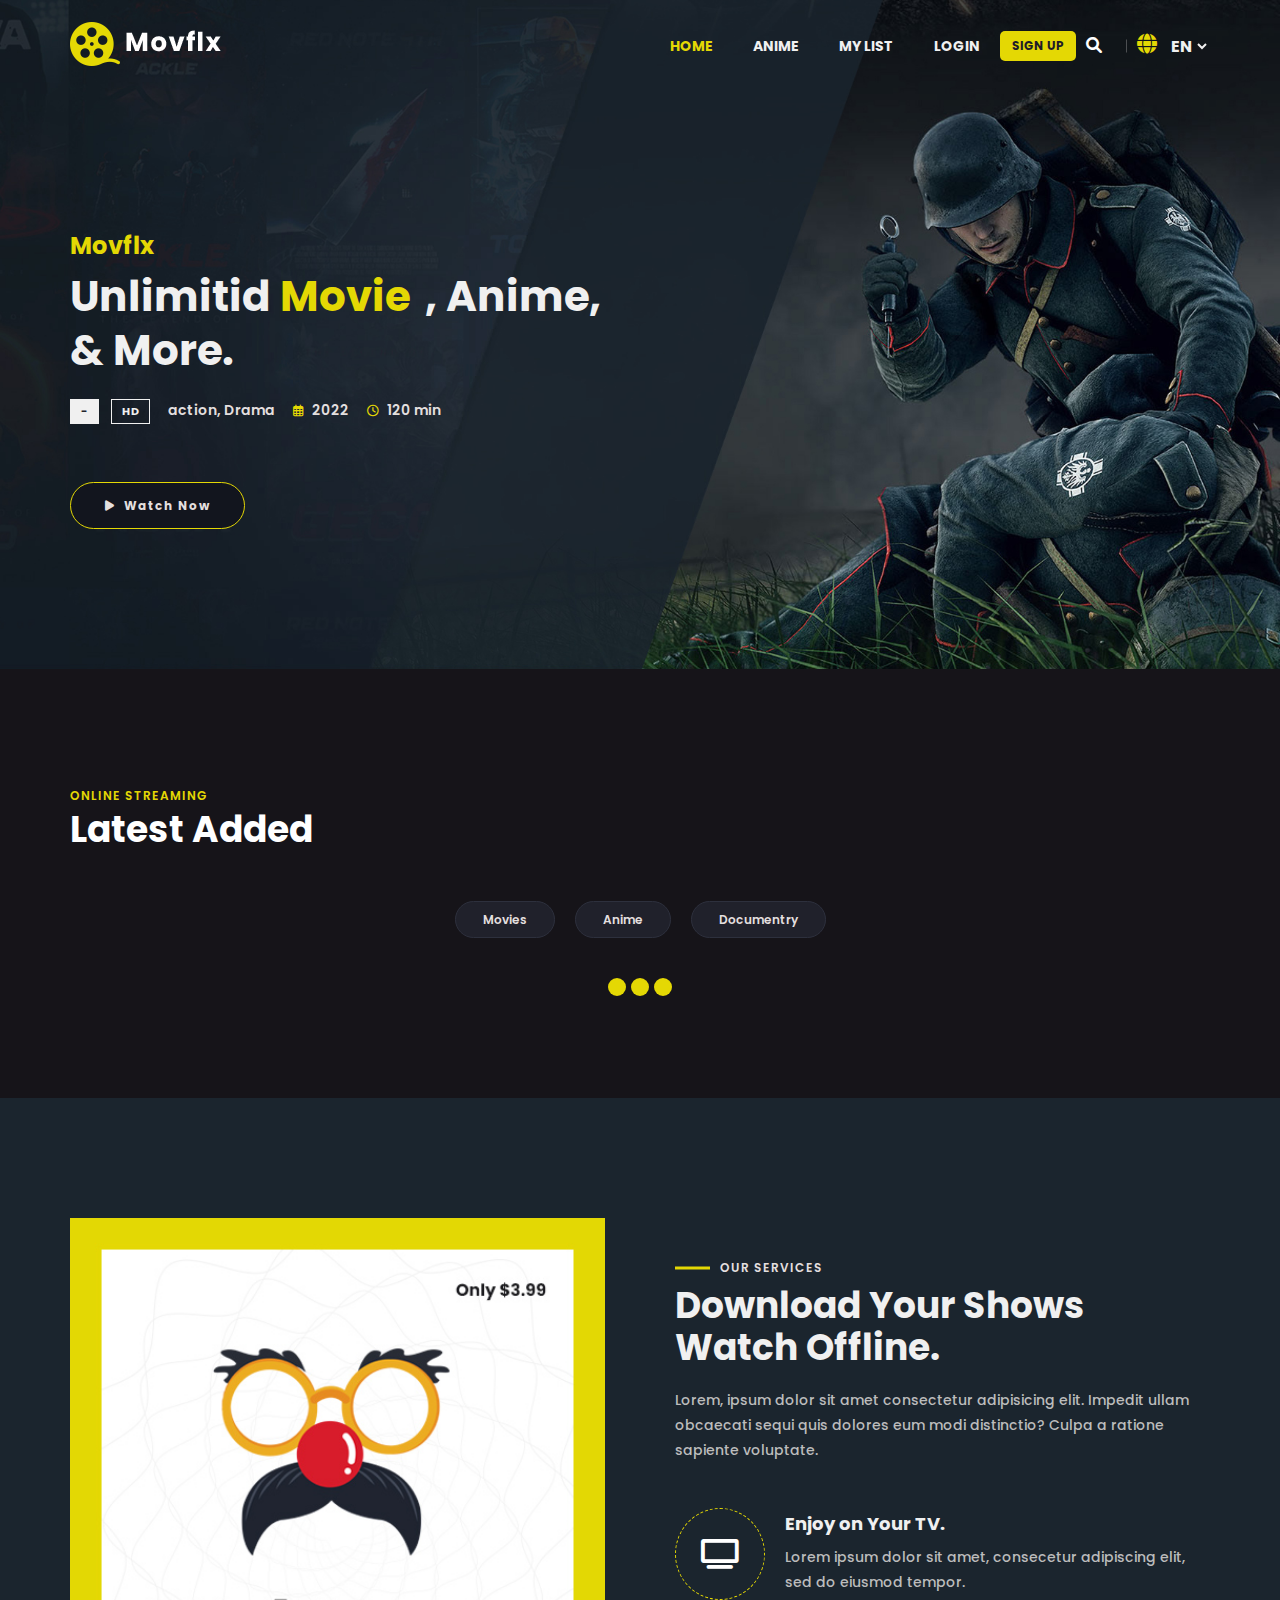
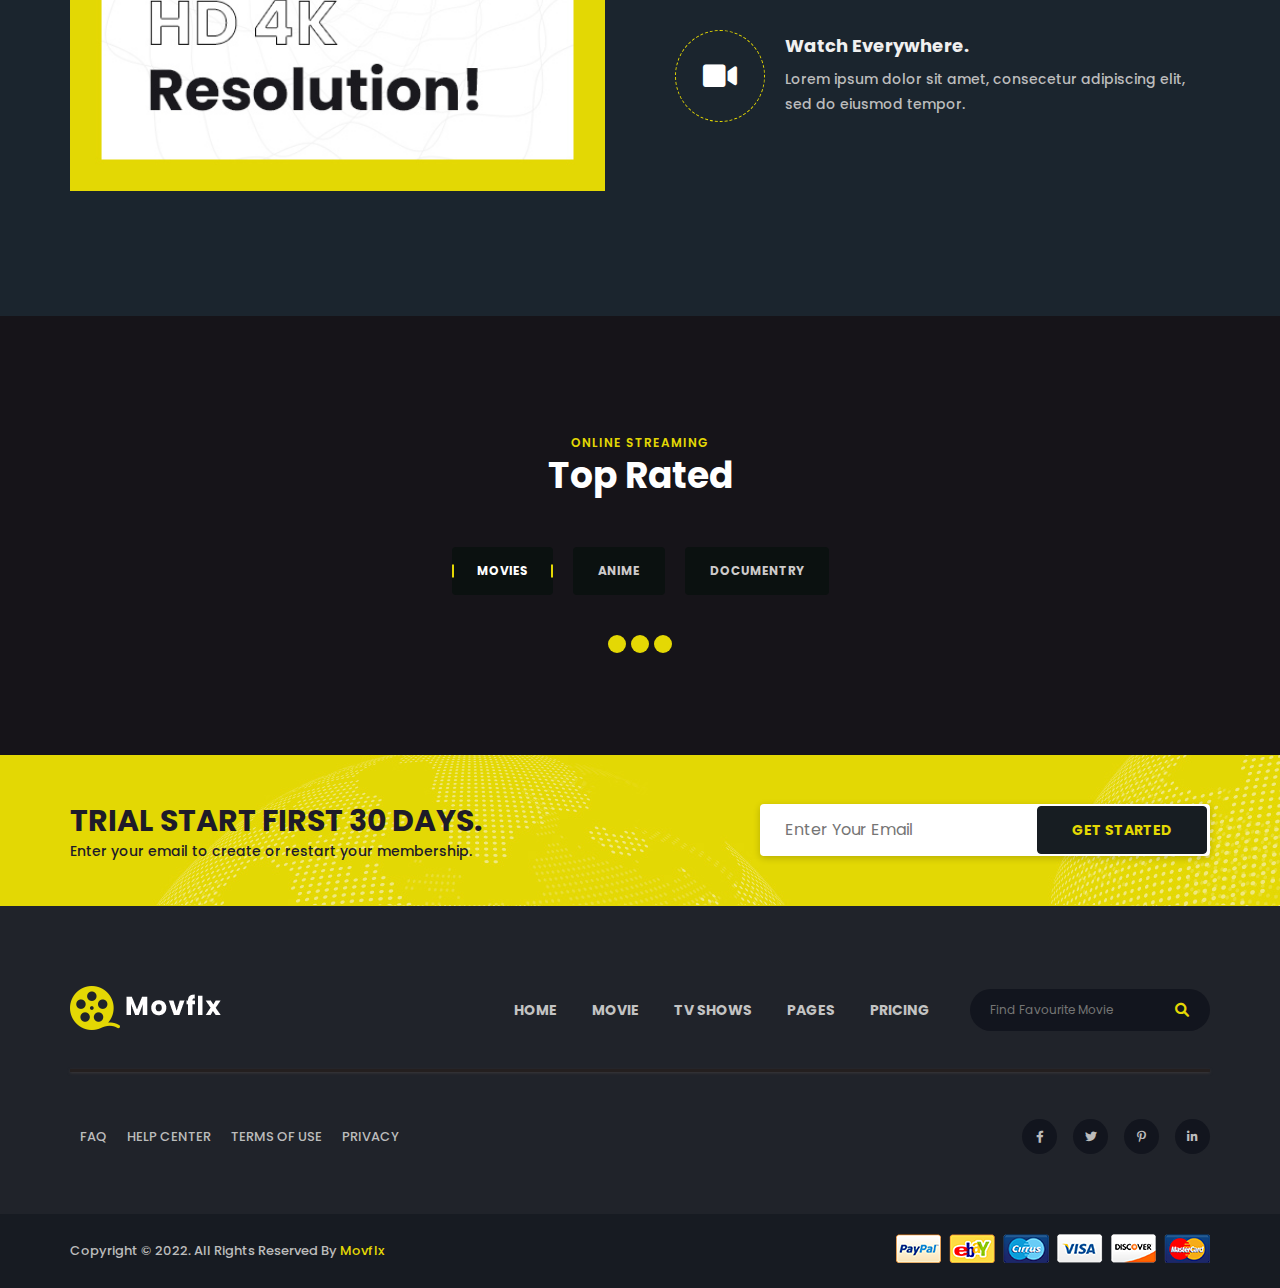
==== commit e5e69b41: "Finished The Home Page" ====
--- a/index.html
+++ b/index.html
@@ -121,559 +121,11 @@
         <button class="catg" data-catg="documentry">Documentry</button>
       </div>
       <div class="content">
-        <div class="box">
-          <div class="image">
-            <div class="box-overlay"></div>
-            <img src="./imgs/movie-1.jpg" alt="">
-            <div class="discription">
-              <div class="title">Sherlock Holmes</div>
-              <div class="discript-content">
-                Lorem ipsum dolor, sit amet consectetur adipisicing elit.
-              </div>
-            </div>
-          </div>
-          <div class="info space-between-items">
-            <div class="name">Sherlock Holmes</div>
-            <div class="rate">
-              <span>0.0</span>
-              <i class="fas fa-star"></i>
-            </div>
-          </div>
-          <div class="info space-between-items">
-            <div class="quality">HD</div>
-            <a href="./watch/" class="watch custom-btn"><i class="fas fa-play"></i> Watch</a>
-          </div>
-        </div>
-        <div class="box">
-          <div class="image">
-            <div class="box-overlay"></div>
-            <img src="./imgs/movie-2.jpg" alt="">
-            <div class="discription">
-              <div class="title">Interstellar</div>
-              <div class="discript-content">
-                Lorem ipsum dolor, sit amet consectetur adipisicing elit.
-              </div>
-            </div>
-          </div>
-          <div class="info space-between-items">
-            <div class="name">Interstellar</div>
-            <div class="rate">
-              <span>0.0</span>
-              <i class="fas fa-star"></i>
-            </div>
-          </div>
-          <div class="info space-between-items">
-            <div class="quality">HD</div>
-            <a href="./watch/" class="watch custom-btn"><i class="fas fa-play"></i> Watch</a>
-          </div>
-        </div>
-        <div class="box">
-          <div class="image">
-            <div class="box-overlay"></div>
-            <img src="./imgs/movie-3.jpg" alt="">
-            <div class="discription">
-              <div class="title">Joker (2019)</div>
-              <div class="discript-content">
-                Lorem ipsum dolor, sit amet consectetur adipisicing elit.
-              </div>
-            </div>
-          </div>
-          <div class="info space-between-items">
-            <div class="name">Joker (2019)</div>
-            <div class="rate">
-              <span>0.0</span>
-              <i class="fas fa-star"></i>
-            </div>
-          </div>
-          <div class="info space-between-items">
-            <div class="quality">HD</div>
-            <a href="./watch/" class="watch custom-btn"><i class="fas fa-play"></i> Watch</a>
-          </div>
-        </div>
-        <div class="box">
-          <div class="image">
-            <div class="box-overlay"></div>
-            <img src="./imgs/movie-4.jpg" alt="">
-            <div class="discription">
-              <div class="title">One Piece</div>
-              <div class="discript-content">
-                Lorem ipsum dolor, sit amet consectetur adipisicing elit.
-              </div>
-            </div>
-          </div>
-          <div class="info space-between-items">
-            <div class="name">One Piece</div>
-            <div class="rate">
-              <span>0.0</span>
-              <i class="fas fa-star"></i>
-            </div>
-          </div>
-          <div class="info space-between-items">
-            <div class="quality">HD</div>
-            <a href="./watch/" class="watch custom-btn"><i class="fas fa-play"></i> Watch</a>
-          </div>
-        </div>
-        <div class="box">
-          <div class="image">
-            <div class="box-overlay"></div>
-            <img src="./imgs/movie-5.jpg" alt="">
-            <div class="discription">
-              <div class="title">Naruto Shippuden</div>
-              <div class="discript-content">
-                Lorem ipsum dolor, sit amet consectetur adipisicing elit.
-              </div>
-            </div>
-          </div>
-          <div class="info space-between-items">
-            <div class="name">Naruto Shippuden</div>
-            <div class="rate">
-              <span>0.0</span>
-              <i class="fas fa-star"></i>
-            </div>
-          </div>
-          <div class="info space-between-items">
-            <div class="quality">HD</div>
-            <a href="./watch/" class="watch custom-btn"><i class="fas fa-play"></i> Watch</a>
-          </div>
-        </div>
-        <div class="box">
-          <div class="image">
-            <div class="box-overlay"></div>
-            <img src="./imgs/movie-6.jpg" alt="">
-            <div class="discription">
-              <div class="title">Peaky Blinders</div>
-              <div class="discript-content">
-                Lorem ipsum dolor, sit amet consectetur adipisicing elit.
-              </div>
-            </div>
-          </div>
-          <div class="info space-between-items">
-            <div class="name">Peaky Blinders</div>
-            <div class="rate">
-              <span>0.0</span>
-              <i class="fas fa-star"></i>
-            </div>
-          </div>
-          <div class="info space-between-items">
-            <div class="quality">HD</div>
-            <a href="./watch/" class="watch custom-btn"><i class="fas fa-play"></i> Watch</a>
-          </div>
-        </div>
-        <div class="box">
-          <div class="image">
-            <div class="box-overlay"></div>
-            <img src="./imgs/movie-1.jpg" alt="">
-            <div class="discription">
-              <div class="title">Sherlock Holmes</div>
-              <div class="discript-content">
-                Lorem ipsum dolor, sit amet consectetur adipisicing elit.
-              </div>
-            </div>
-          </div>
-          <div class="info space-between-items">
-            <div class="name">Sherlock Holmes</div>
-            <div class="rate">
-              <span>0.0</span>
-              <i class="fas fa-star"></i>
-            </div>
-          </div>
-          <div class="info space-between-items">
-            <div class="quality">HD</div>
-            <a href="./watch/" class="watch custom-btn"><i class="fas fa-play"></i> Watch</a>
-          </div>
-        </div>
-        <div class="box">
-          <div class="image">
-            <div class="box-overlay"></div>
-            <img src="./imgs/movie-2.jpg" alt="">
-            <div class="discription">
-              <div class="title">Interstellar</div>
-              <div class="discript-content">
-                Lorem ipsum dolor, sit amet consectetur adipisicing elit.
-              </div>
-            </div>
-          </div>
-          <div class="info space-between-items">
-            <div class="name">Interstellar</div>
-            <div class="rate">
-              <span>0.0</span>
-              <i class="fas fa-star"></i>
-            </div>
-          </div>
-          <div class="info space-between-items">
-            <div class="quality">HD</div>
-            <a href="./watch/" class="watch custom-btn"><i class="fas fa-play"></i> Watch</a>
-          </div>
-        </div>
-        <div class="box">
-          <div class="image">
-            <div class="box-overlay"></div>
-            <img src="./imgs/movie-3.jpg" alt="">
-            <div class="discription">
-              <div class="title">Joker (2019)</div>
-              <div class="discript-content">
-                Lorem ipsum dolor, sit amet consectetur adipisicing elit.
-              </div>
-            </div>
-          </div>
-          <div class="info space-between-items">
-            <div class="name">Joker (2019)</div>
-            <div class="rate">
-              <span>0.0</span>
-              <i class="fas fa-star"></i>
-            </div>
-          </div>
-          <div class="info space-between-items">
-            <div class="quality">HD</div>
-            <a href="./watch/" class="watch custom-btn"><i class="fas fa-play"></i> Watch</a>
-          </div>
-        </div>
-        <div class="box">
-          <div class="image">
-            <div class="box-overlay"></div>
-            <img src="./imgs/movie-4.jpg" alt="">
-            <div class="discription">
-              <div class="title">One Piece</div>
-              <div class="discript-content">
-                Lorem ipsum dolor, sit amet consectetur adipisicing elit.
-              </div>
-            </div>
-          </div>
-          <div class="info space-between-items">
-            <div class="name">One Piece</div>
-            <div class="rate">
-              <span>0.0</span>
-              <i class="fas fa-star"></i>
-            </div>
-          </div>
-          <div class="info space-between-items">
-            <div class="quality">HD</div>
-            <a href="./watch/" class="watch custom-btn"><i class="fas fa-play"></i> Watch</a>
-          </div>
-        </div>
-        <div class="box">
-          <div class="image">
-            <div class="box-overlay"></div>
-            <img src="./imgs/movie-5.jpg" alt="">
-            <div class="discription">
-              <div class="title">Naruto Shippuden</div>
-              <div class="discript-content">
-                Lorem ipsum dolor, sit amet consectetur adipisicing elit.
-              </div>
-            </div>
-          </div>
-          <div class="info space-between-items">
-            <div class="name">Naruto Shippuden</div>
-            <div class="rate">
-              <span>0.0</span>
-              <i class="fas fa-star"></i>
-            </div>
-          </div>
-          <div class="info space-between-items">
-            <div class="quality">HD</div>
-            <a href="./watch/" class="watch custom-btn"><i class="fas fa-play"></i> Watch</a>
-          </div>
-        </div>
-        <div class="box">
-          <div class="image">
-            <div class="box-overlay"></div>
-            <img src="./imgs/movie-6.jpg" alt="">
-            <div class="discription">
-              <div class="title">Peaky Blinders</div>
-              <div class="discript-content">
-                Lorem ipsum dolor, sit amet consectetur adipisicing elit.
-              </div>
-            </div>
-          </div>
-          <div class="info space-between-items">
-            <div class="name">Peaky Blinders</div>
-            <div class="rate">
-              <span>0.0</span>
-              <i class="fas fa-star"></i>
-            </div>
-          </div>
-          <div class="info space-between-items">
-            <div class="quality">HD</div>
-            <a href="./watch/" class="watch custom-btn"><i class="fas fa-play"></i> Watch</a>
-          </div>
-        </div>
-        <div class="box">
-          <div class="image">
-            <div class="box-overlay"></div>
-            <img src="./imgs/movie-1.jpg" alt="">
-            <div class="discription">
-              <div class="title">Sherlock Holmes</div>
-              <div class="discript-content">
-                Lorem ipsum dolor, sit amet consectetur adipisicing elit.
-              </div>
-            </div>
-          </div>
-          <div class="info space-between-items">
-            <div class="name">Sherlock Holmes</div>
-            <div class="rate">
-              <span>0.0</span>
-              <i class="fas fa-star"></i>
-            </div>
-          </div>
-          <div class="info space-between-items">
-            <div class="quality">HD</div>
-            <a href="./watch/" class="watch custom-btn"><i class="fas fa-play"></i> Watch</a>
-          </div>
-        </div>
-        <div class="box">
-          <div class="image">
-            <div class="box-overlay"></div>
-            <img src="./imgs/movie-2.jpg" alt="">
-            <div class="discription">
-              <div class="title">Interstellar</div>
-              <div class="discript-content">
-                Lorem ipsum dolor, sit amet consectetur adipisicing elit.
-              </div>
-            </div>
-          </div>
-          <div class="info space-between-items">
-            <div class="name">Interstellar</div>
-            <div class="rate">
-              <span>0.0</span>
-              <i class="fas fa-star"></i>
-            </div>
-          </div>
-          <div class="info space-between-items">
-            <div class="quality">HD</div>
-            <a href="./watch/" class="watch custom-btn"><i class="fas fa-play"></i> Watch</a>
-          </div>
-        </div>
-        <div class="box">
-          <div class="image">
-            <div class="box-overlay"></div>
-            <img src="./imgs/movie-3.jpg" alt="">
-            <div class="discription">
-              <div class="title">Joker (2019)</div>
-              <div class="discript-content">
-                Lorem ipsum dolor, sit amet consectetur adipisicing elit.
-              </div>
-            </div>
-          </div>
-          <div class="info space-between-items">
-            <div class="name">Joker (2019)</div>
-            <div class="rate">
-              <span>0.0</span>
-              <i class="fas fa-star"></i>
-            </div>
-          </div>
-          <div class="info space-between-items">
-            <div class="quality">HD</div>
-            <a href="./watch/" class="watch custom-btn"><i class="fas fa-play"></i> Watch</a>
-          </div>
-        </div>
-        <div class="box">
-          <div class="image">
-            <div class="box-overlay"></div>
-            <img src="./imgs/movie-4.jpg" alt="">
-            <div class="discription">
-              <div class="title">One Piece</div>
-              <div class="discript-content">
-                Lorem ipsum dolor, sit amet consectetur adipisicing elit.
-              </div>
-            </div>
-          </div>
-          <div class="info space-between-items">
-            <div class="name">One Piece</div>
-            <div class="rate">
-              <span>0.0</span>
-              <i class="fas fa-star"></i>
-            </div>
-          </div>
-          <div class="info space-between-items">
-            <div class="quality">HD</div>
-            <a href="./watch/" class="watch custom-btn"><i class="fas fa-play"></i> Watch</a>
-          </div>
-        </div>
-        <div class="box">
-          <div class="image">
-            <div class="box-overlay"></div>
-            <img src="./imgs/movie-5.jpg" alt="">
-            <div class="discription">
-              <div class="title">Naruto Shippuden</div>
-              <div class="discript-content">
-                Lorem ipsum dolor, sit amet consectetur adipisicing elit.
-              </div>
-            </div>
-          </div>
-          <div class="info space-between-items">
-            <div class="name">Naruto Shippuden</div>
-            <div class="rate">
-              <span>0.0</span>
-              <i class="fas fa-star"></i>
-            </div>
-          </div>
-          <div class="info space-between-items">
-            <div class="quality">HD</div>
-            <a href="./watch/" class="watch custom-btn"><i class="fas fa-play"></i> Watch</a>
-          </div>
-        </div>
-        <div class="box">
-          <div class="image">
-            <div class="box-overlay"></div>
-            <img src="./imgs/movie-6.jpg" alt="">
-            <div class="discription">
-              <div class="title">Peaky Blinders</div>
-              <div class="discript-content">
-                Lorem ipsum dolor, sit amet consectetur adipisicing elit.
-              </div>
-            </div>
-          </div>
-          <div class="info space-between-items">
-            <div class="name">Peaky Blinders</div>
-            <div class="rate">
-              <span>0.0</span>
-              <i class="fas fa-star"></i>
-            </div>
-          </div>
-          <div class="info space-between-items">
-            <div class="quality">HD</div>
-            <a href="./watch/" class="watch custom-btn"><i class="fas fa-play"></i> Watch</a>
-          </div>
-        </div>
-        <div class="box">
-          <div class="image">
-            <div class="box-overlay"></div>
-            <img src="./imgs/movie-1.jpg" alt="">
-            <div class="discription">
-              <div class="title">Sherlock Holmes</div>
-              <div class="discript-content">
-                Lorem ipsum dolor, sit amet consectetur adipisicing elit.
-              </div>
-            </div>
-          </div>
-          <div class="info space-between-items">
-            <div class="name">Sherlock Holmes</div>
-            <div class="rate">
-              <span>0.0</span>
-              <i class="fas fa-star"></i>
-            </div>
-          </div>
-          <div class="info space-between-items">
-            <div class="quality">HD</div>
-            <a href="./watch/" class="watch custom-btn"><i class="fas fa-play"></i> Watch</a>
-          </div>
-        </div>
-        <div class="box">
-          <div class="image">
-            <div class="box-overlay"></div>
-            <img src="./imgs/movie-2.jpg" alt="">
-            <div class="discription">
-              <div class="title">Interstellar</div>
-              <div class="discript-content">
-                Lorem ipsum dolor, sit amet consectetur adipisicing elit.
-              </div>
-            </div>
-          </div>
-          <div class="info space-between-items">
-            <div class="name">Interstellar</div>
-            <div class="rate">
-              <span>0.0</span>
-              <i class="fas fa-star"></i>
-            </div>
-          </div>
-          <div class="info space-between-items">
-            <div class="quality">HD</div>
-            <a href="./watch/" class="watch custom-btn"><i class="fas fa-play"></i> Watch</a>
-          </div>
-        </div>
-        <div class="box">
-          <div class="image">
-            <div class="box-overlay"></div>
-            <img src="./imgs/movie-3.jpg" alt="">
-            <div class="discription">
-              <div class="title">Joker (2019)</div>
-              <div class="discript-content">
-                Lorem ipsum dolor, sit amet consectetur adipisicing elit.
-              </div>
-            </div>
-          </div>
-          <div class="info space-between-items">
-            <div class="name">Joker (2019)</div>
-            <div class="rate">
-              <span>0.0</span>
-              <i class="fas fa-star"></i>
-            </div>
-          </div>
-          <div class="info space-between-items">
-            <div class="quality">HD</div>
-            <a href="./watch/" class="watch custom-btn"><i class="fas fa-play"></i> Watch</a>
-          </div>
-        </div>
-        <div class="box">
-          <div class="image">
-            <div class="box-overlay"></div>
-            <img src="./imgs/movie-4.jpg" alt="">
-            <div class="discription">
-              <div class="title">One Piece</div>
-              <div class="discript-content">
-                Lorem ipsum dolor, sit amet consectetur adipisicing elit.
-              </div>
-            </div>
-          </div>
-          <div class="info space-between-items">
-            <div class="name">One Piece</div>
-            <div class="rate">
-              <span>0.0</span>
-              <i class="fas fa-star"></i>
-            </div>
-          </div>
-          <div class="info space-between-items">
-            <div class="quality">HD</div>
-            <a href="./watch/" class="watch custom-btn"><i class="fas fa-play"></i> Watch</a>
-          </div>
-        </div>
-        <div class="box">
-          <div class="image">
-            <div class="box-overlay"></div>
-            <img src="./imgs/movie-5.jpg" alt="">
-            <div class="discription">
-              <div class="title">Naruto Shippuden</div>
-              <div class="discript-content">
-                Lorem ipsum dolor, sit amet consectetur adipisicing elit.
-              </div>
-            </div>
-          </div>
-          <div class="info space-between-items">
-            <div class="name">Naruto Shippuden</div>
-            <div class="rate">
-              <span>0.0</span>
-              <i class="fas fa-star"></i>
-            </div>
-          </div>
-          <div class="info space-between-items">
-            <div class="quality">HD</div>
-            <a href="./watch/" class="watch custom-btn"><i class="fas fa-play"></i> Watch</a>
-          </div>
-        </div>
-        <div class="box">
-          <div class="image">
-            <div class="box-overlay"></div>
-            <img src="./imgs/movie-6.jpg" alt="">
-            <div class="discription">
-              <div class="title">Peaky Blinders</div>
-              <div class="discript-content">
-                Lorem ipsum dolor, sit amet consectetur adipisicing elit.
-              </div>
-            </div>
-          </div>
-          <div class="info space-between-items">
-            <div class="name">Peaky Blinders</div>
-            <div class="rate">
-              <span>0.0</span>
-              <i class="fas fa-star"></i>
-            </div>
-          </div>
-          <div class="info space-between-items">
-            <div class="quality">HD</div>
-            <a href="./watch/" class="watch custom-btn"><i class="fas fa-play"></i> Watch</a>
-          </div>
-        </div>
-
+        <div class="up-down-loader">
+          <div class="item one"></div>
+          <div class="item two"></div>
+          <div class="item three"></div>
+        </div>
       </div>
     </div>
   </div>
@@ -727,281 +179,10 @@
         <button class="catg" data-catg="documentry">Documentry</button>
       </div>
       <div class="content">
-        <div class="box">
-          <div class="image">
-            <div class="box-overlay"></div>
-            <img src="./imgs/movie-1.jpg" alt="">
-            <div class="discription">
-              <div class="title">Sherlock Holmes</div>
-              <div class="discript-content">
-                Lorem ipsum dolor, sit amet consectetur adipisicing elit.
-              </div>
-            </div>
-          </div>
-          <div class="info space-between-items">
-            <div class="name">Sherlock Holmes</div>
-            <div class="rate">
-              <span>0.0</span>
-              <i class="fas fa-star"></i>
-            </div>
-          </div>
-          <div class="info space-between-items">
-            <div class="quality">HD</div>
-            <a href="./watch/" class="watch custom-btn"><i class="fas fa-play"></i> Watch</a>
-          </div>
-        </div>
-        <div class="box">
-          <div class="image">
-            <div class="box-overlay"></div>
-            <img src="./imgs/movie-2.jpg" alt="">
-            <div class="discription">
-              <div class="title">Interstellar</div>
-              <div class="discript-content">
-                Lorem ipsum dolor, sit amet consectetur adipisicing elit.
-              </div>
-            </div>
-          </div>
-          <div class="info space-between-items">
-            <div class="name">Interstellar</div>
-            <div class="rate">
-              <span>0.0</span>
-              <i class="fas fa-star"></i>
-            </div>
-          </div>
-          <div class="info space-between-items">
-            <div class="quality">HD</div>
-            <a href="./watch/" class="watch custom-btn"><i class="fas fa-play"></i> Watch</a>
-          </div>
-        </div>
-        <div class="box">
-          <div class="image">
-            <div class="box-overlay"></div>
-            <img src="./imgs/movie-3.jpg" alt="">
-            <div class="discription">
-              <div class="title">Joker (2019)</div>
-              <div class="discript-content">
-                Lorem ipsum dolor, sit amet consectetur adipisicing elit.
-              </div>
-            </div>
-          </div>
-          <div class="info space-between-items">
-            <div class="name">Joker (2019)</div>
-            <div class="rate">
-              <span>0.0</span>
-              <i class="fas fa-star"></i>
-            </div>
-          </div>
-          <div class="info space-between-items">
-            <div class="quality">HD</div>
-            <a href="./watch/" class="watch custom-btn"><i class="fas fa-play"></i> Watch</a>
-          </div>
-        </div>
-        <div class="box">
-          <div class="image">
-            <div class="box-overlay"></div>
-            <img src="./imgs/movie-4.jpg" alt="">
-            <div class="discription">
-              <div class="title">One Piece</div>
-              <div class="discript-content">
-                Lorem ipsum dolor, sit amet consectetur adipisicing elit.
-              </div>
-            </div>
-          </div>
-          <div class="info space-between-items">
-            <div class="name">One Piece</div>
-            <div class="rate">
-              <span>0.0</span>
-              <i class="fas fa-star"></i>
-            </div>
-          </div>
-          <div class="info space-between-items">
-            <div class="quality">HD</div>
-            <a href="./watch/" class="watch custom-btn"><i class="fas fa-play"></i> Watch</a>
-          </div>
-        </div>
-        <div class="box">
-          <div class="image">
-            <div class="box-overlay"></div>
-            <img src="./imgs/movie-5.jpg" alt="">
-            <div class="discription">
-              <div class="title">Naruto Shippuden</div>
-              <div class="discript-content">
-                Lorem ipsum dolor, sit amet consectetur adipisicing elit.
-              </div>
-            </div>
-          </div>
-          <div class="info space-between-items">
-            <div class="name">Naruto Shippuden</div>
-            <div class="rate">
-              <span>0.0</span>
-              <i class="fas fa-star"></i>
-            </div>
-          </div>
-          <div class="info space-between-items">
-            <div class="quality">HD</div>
-            <a href="./watch/" class="watch custom-btn"><i class="fas fa-play"></i> Watch</a>
-          </div>
-        </div>
-        <div class="box">
-          <div class="image">
-            <div class="box-overlay"></div>
-            <img src="./imgs/movie-6.jpg" alt="">
-            <div class="discription">
-              <div class="title">Peaky Blinders</div>
-              <div class="discript-content">
-                Lorem ipsum dolor, sit amet consectetur adipisicing elit.
-              </div>
-            </div>
-          </div>
-          <div class="info space-between-items">
-            <div class="name">Peaky Blinders</div>
-            <div class="rate">
-              <span>0.0</span>
-              <i class="fas fa-star"></i>
-            </div>
-          </div>
-          <div class="info space-between-items">
-            <div class="quality">HD</div>
-            <a href="./watch/" class="watch custom-btn"><i class="fas fa-play"></i> Watch</a>
-          </div>
-        </div>
-        <div class="box">
-          <div class="image">
-            <div class="box-overlay"></div>
-            <img src="./imgs/movie-1.jpg" alt="">
-            <div class="discription">
-              <div class="title">Sherlock Holmes</div>
-              <div class="discript-content">
-                Lorem ipsum dolor, sit amet consectetur adipisicing elit.
-              </div>
-            </div>
-          </div>
-          <div class="info space-between-items">
-            <div class="name">Sherlock Holmes</div>
-            <div class="rate">
-              <span>0.0</span>
-              <i class="fas fa-star"></i>
-            </div>
-          </div>
-          <div class="info space-between-items">
-            <div class="quality">HD</div>
-            <a href="./watch/" class="watch custom-btn"><i class="fas fa-play"></i> Watch</a>
-          </div>
-        </div>
-        <div class="box">
-          <div class="image">
-            <div class="box-overlay"></div>
-            <img src="./imgs/movie-2.jpg" alt="">
-            <div class="discription">
-              <div class="title">Interstellar</div>
-              <div class="discript-content">
-                Lorem ipsum dolor, sit amet consectetur adipisicing elit.
-              </div>
-            </div>
-          </div>
-          <div class="info space-between-items">
-            <div class="name">Interstellar</div>
-            <div class="rate">
-              <span>0.0</span>
-              <i class="fas fa-star"></i>
-            </div>
-          </div>
-          <div class="info space-between-items">
-            <div class="quality">HD</div>
-            <a href="./watch/" class="watch custom-btn"><i class="fas fa-play"></i> Watch</a>
-          </div>
-        </div>
-        <div class="box">
-          <div class="image">
-            <div class="box-overlay"></div>
-            <img src="./imgs/movie-3.jpg" alt="">
-            <div class="discription">
-              <div class="title">Joker (2019)</div>
-              <div class="discript-content">
-                Lorem ipsum dolor, sit amet consectetur adipisicing elit.
-              </div>
-            </div>
-          </div>
-          <div class="info space-between-items">
-            <div class="name">Joker (2019)</div>
-            <div class="rate">
-              <span>0.0</span>
-              <i class="fas fa-star"></i>
-            </div>
-          </div>
-          <div class="info space-between-items">
-            <div class="quality">HD</div>
-            <a href="./watch/" class="watch custom-btn"><i class="fas fa-play"></i> Watch</a>
-          </div>
-        </div>
-        <div class="box">
-          <div class="image">
-            <div class="box-overlay"></div>
-            <img src="./imgs/movie-4.jpg" alt="">
-            <div class="discription">
-              <div class="title">One Piece</div>
-              <div class="discript-content">
-                Lorem ipsum dolor, sit amet consectetur adipisicing elit.
-              </div>
-            </div>
-          </div>
-          <div class="info space-between-items">
-            <div class="name">One Piece</div>
-            <div class="rate">
-              <span>0.0</span>
-              <i class="fas fa-star"></i>
-            </div>
-          </div>
-          <div class="info space-between-items">
-            <div class="quality">HD</div>
-            <a href="./watch/" class="watch custom-btn"><i class="fas fa-play"></i> Watch</a>
-          </div>
-        </div>
-        <div class="box">
-          <div class="image">
-            <div class="box-overlay"></div>
-            <img src="./imgs/movie-5.jpg" alt="">
-            <div class="discription">
-              <div class="title">Naruto Shippuden</div>
-              <div class="discript-content">
-                Lorem ipsum dolor, sit amet consectetur adipisicing elit.
-              </div>
-            </div>
-          </div>
-          <div class="info space-between-items">
-            <div class="name">Naruto Shippuden</div>
-            <div class="rate">
-              <span>0.0</span>
-              <i class="fas fa-star"></i>
-            </div>
-          </div>
-          <div class="info space-between-items">
-            <div class="quality">HD</div>
-            <a href="./watch/" class="watch custom-btn"><i class="fas fa-play"></i> Watch</a>
-          </div>
-        </div>
-        <div class="box">
-          <div class="image">
-            <div class="box-overlay"></div>
-            <img src="./imgs/movie-6.jpg" alt="">
-            <div class="discription">
-              <div class="title">Peaky Blinders</div>
-              <div class="discript-content">
-                Lorem ipsum dolor, sit amet consectetur adipisicing elit.
-              </div>
-            </div>
-          </div>
-          <div class="info space-between-items">
-            <div class="name">Peaky Blinders</div>
-            <div class="rate">
-              <span>0.0</span>
-              <i class="fas fa-star"></i>
-            </div>
-          </div>
-          <div class="info space-between-items">
-            <div class="quality">HD</div>
-            <a href="./watch/" class="watch custom-btn"><i class="fas fa-play"></i> Watch</a>
-          </div>
+        <div class="up-down-loader">
+          <div class="item one"></div>
+          <div class="item two"></div>
+          <div class="item three"></div>
         </div>
       </div>
     </div>
@@ -1063,6 +244,7 @@
     </div>
   </footer>
 </body>
-<script src="./js/main.js"></script>
+<script src="./js/main.js" type="module"></script>
+<script src="./js/get_data.js" type="module"></script>
 
 </html>--- a/css/compos.css
+++ b/css/compos.css
@@ -88,4 +88,43 @@
   display: flex;
   justify-content: center;
   align-items: center;
+}
+.up-down-loader {
+  margin: 0 auto;
+  position: absolute;
+  left: 50%;
+  transform: translateX(-50%);
+}
+.up-down-loader > * + * {
+  margin-left: 5px;
+}
+.up-down-loader .item {
+  float: left;
+  width: 18px;
+  height: 18px;
+  border-radius: 50%;
+  background-color: var(--main-color);
+  animation: up-down 600ms infinite alternate;
+}
+.up-down-loader .item.one {
+  animation-delay: 0.3s;
+}
+.up-down-loader .item.two {
+  animation-delay: 0.6s;
+}
+
+.up-down-loader .item.three {
+  animation-delay: 0.9s;
+}
+
+@keyframes up-down{
+  0% {
+    opacity: 1;
+    transform: translateY(0);
+  }
+
+  100% {
+    opacity: 0.4;
+    transform: translateY(-10px);
+  }
 }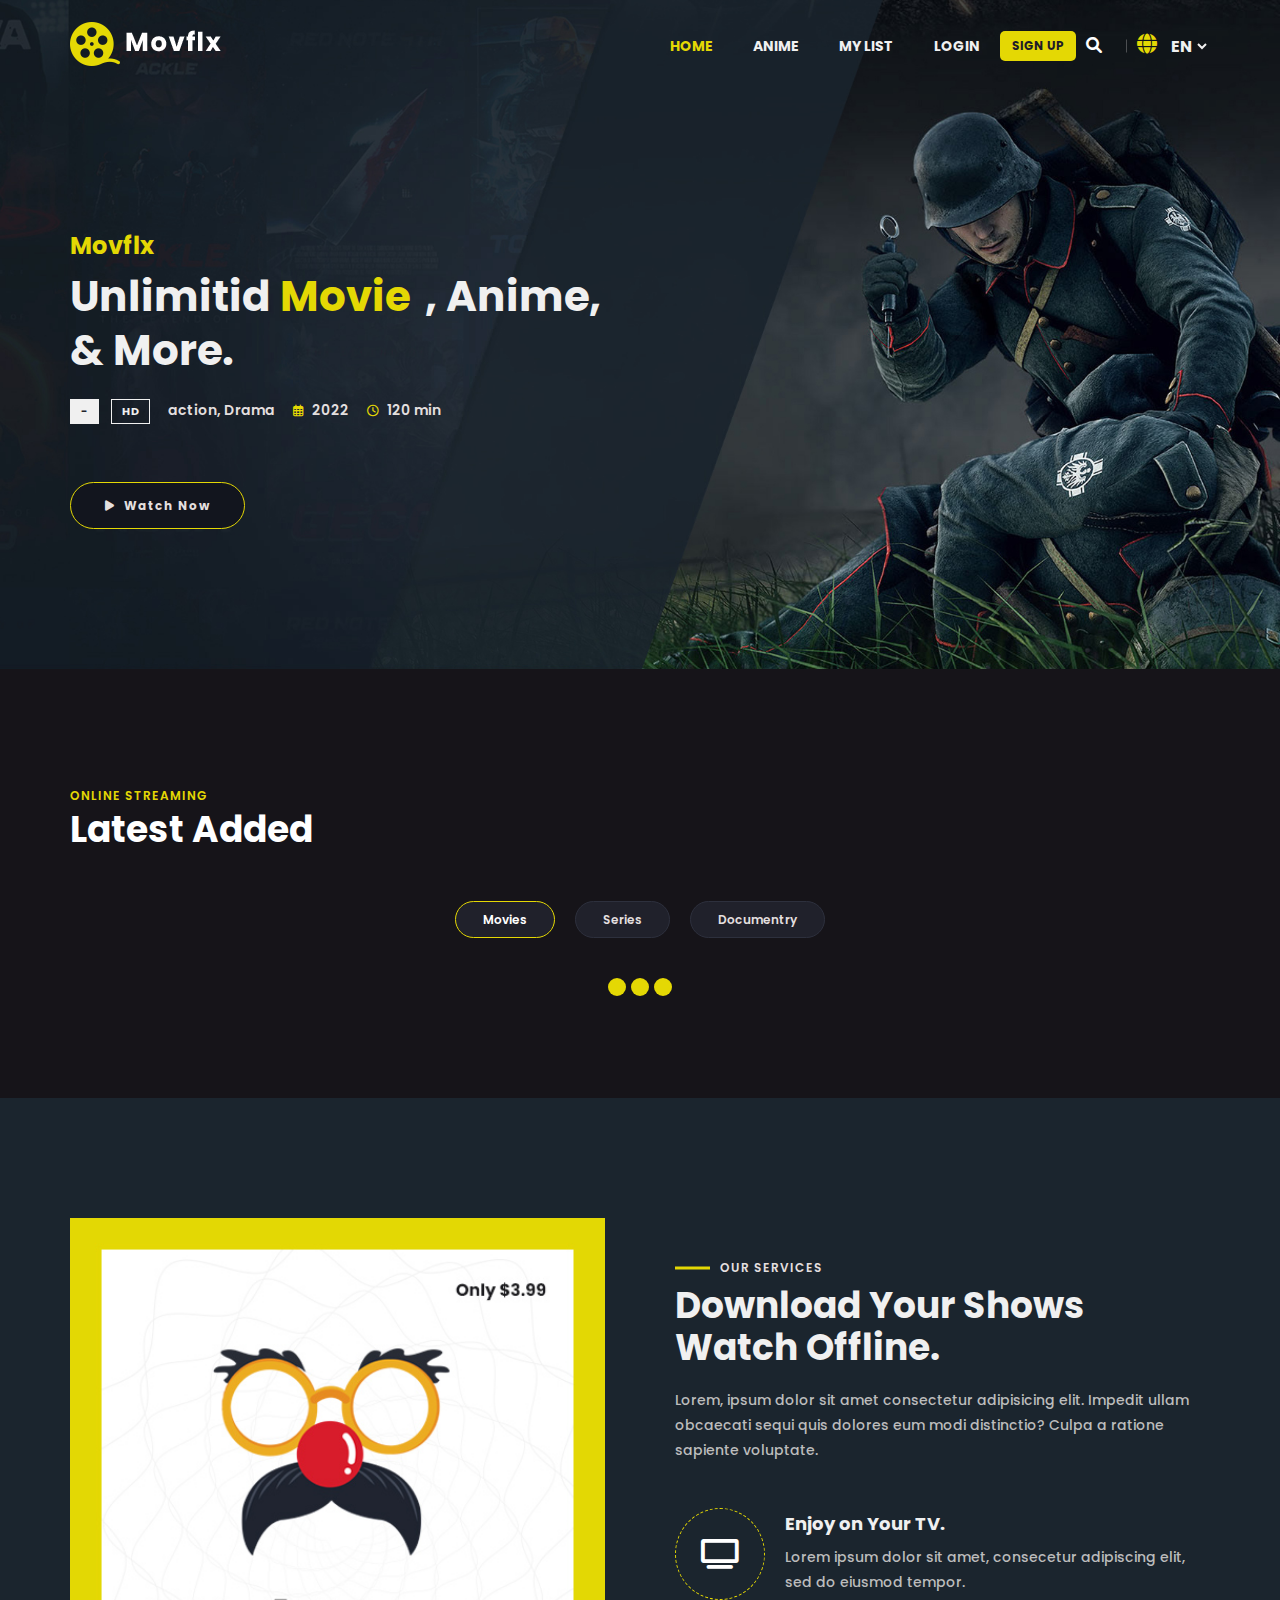
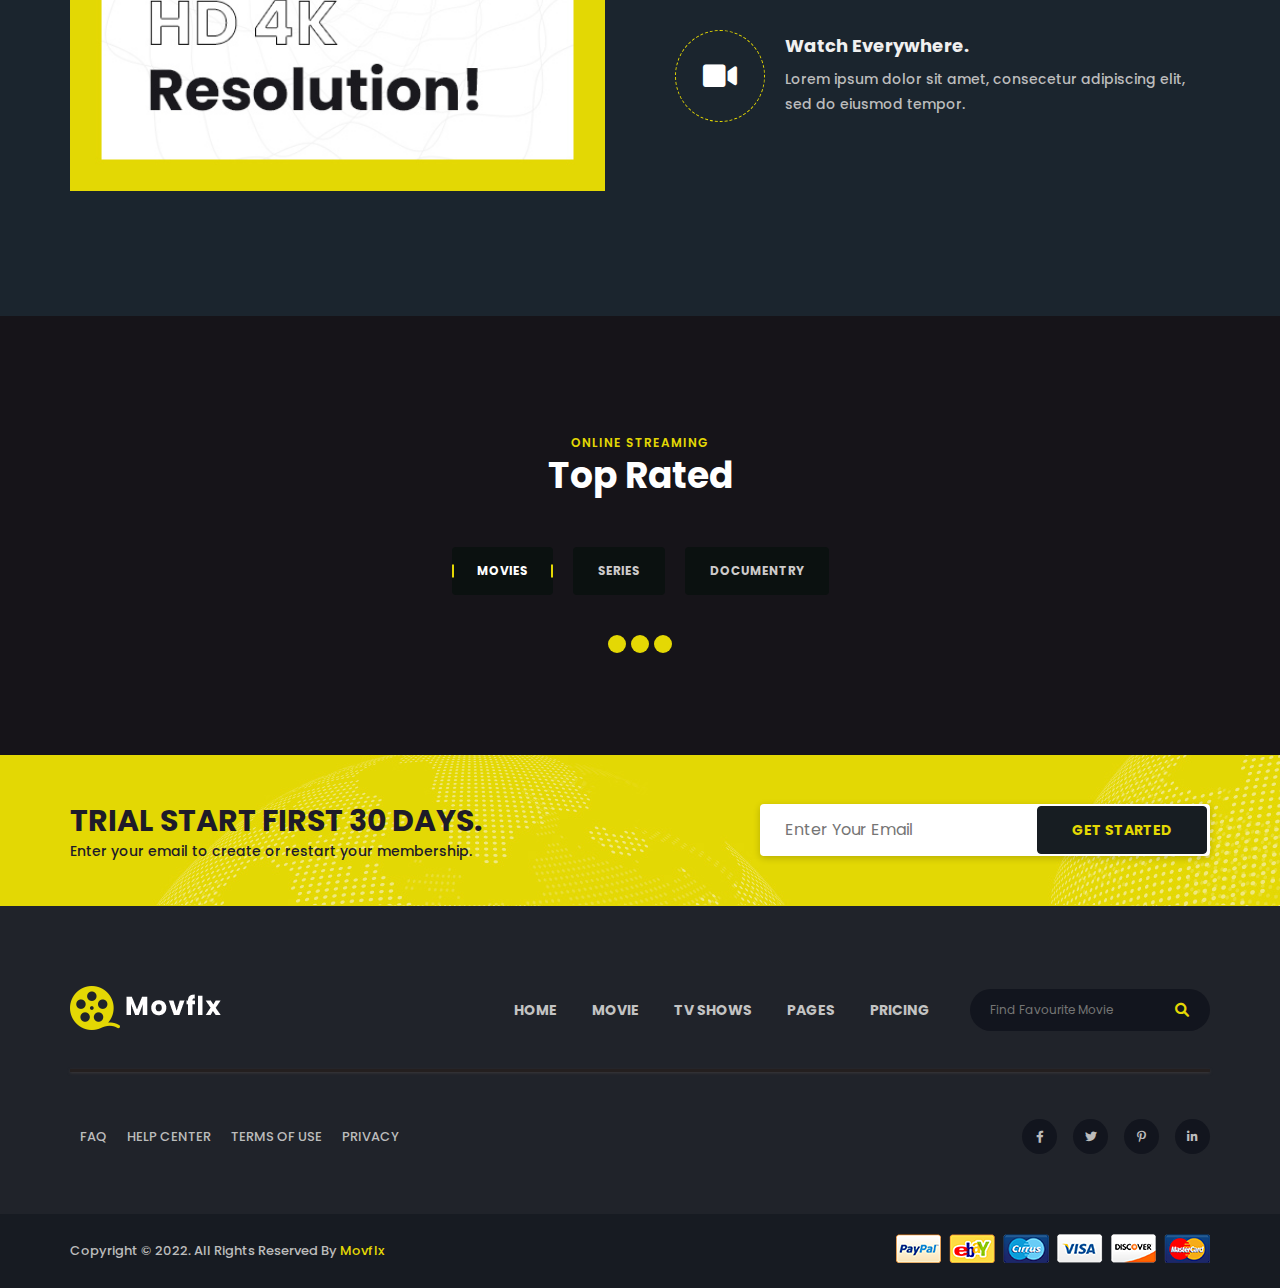
==== commit 2c56b036: "Finished The Home Page" ====
--- a/index.html
+++ b/index.html
@@ -116,8 +116,8 @@
         <h2>Latest Added</h2>
       </div>
       <div class="categories">
-        <button class="catg" data-catg="movies">Movies</button>
-        <button class="catg" data-catg="anime">Anime</button>
+        <button class="catg active" data-catg="movies">Movies</button>
+        <button class="catg" data-catg="series">Series</button>
         <button class="catg" data-catg="documentry">Documentry</button>
       </div>
       <div class="content">
@@ -175,7 +175,7 @@
       </div>
       <div class="categories">
         <button class="catg active" data-catg="movies">Movies</button>
-        <button class="catg" data-catg="anime">Anime</button>
+        <button class="catg" data-catg="series">Series</button>
         <button class="catg" data-catg="documentry">Documentry</button>
       </div>
       <div class="content">
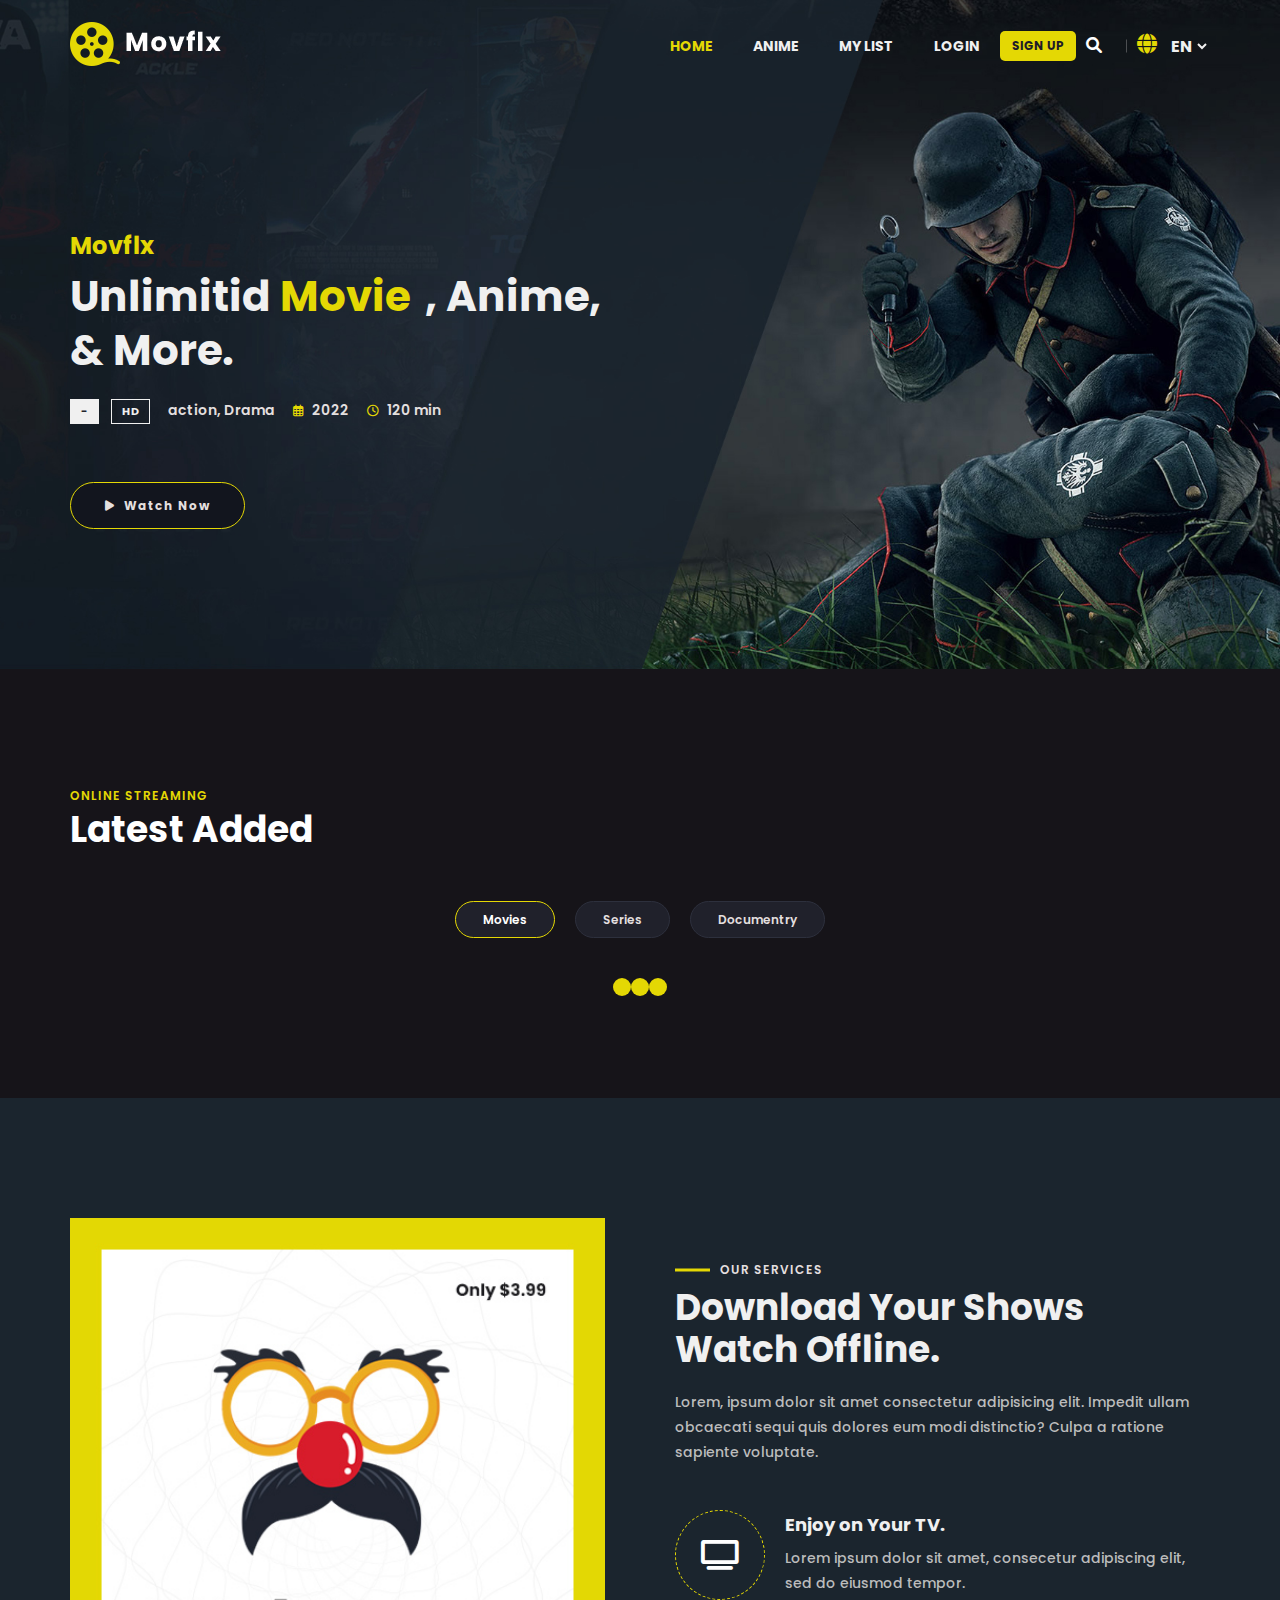
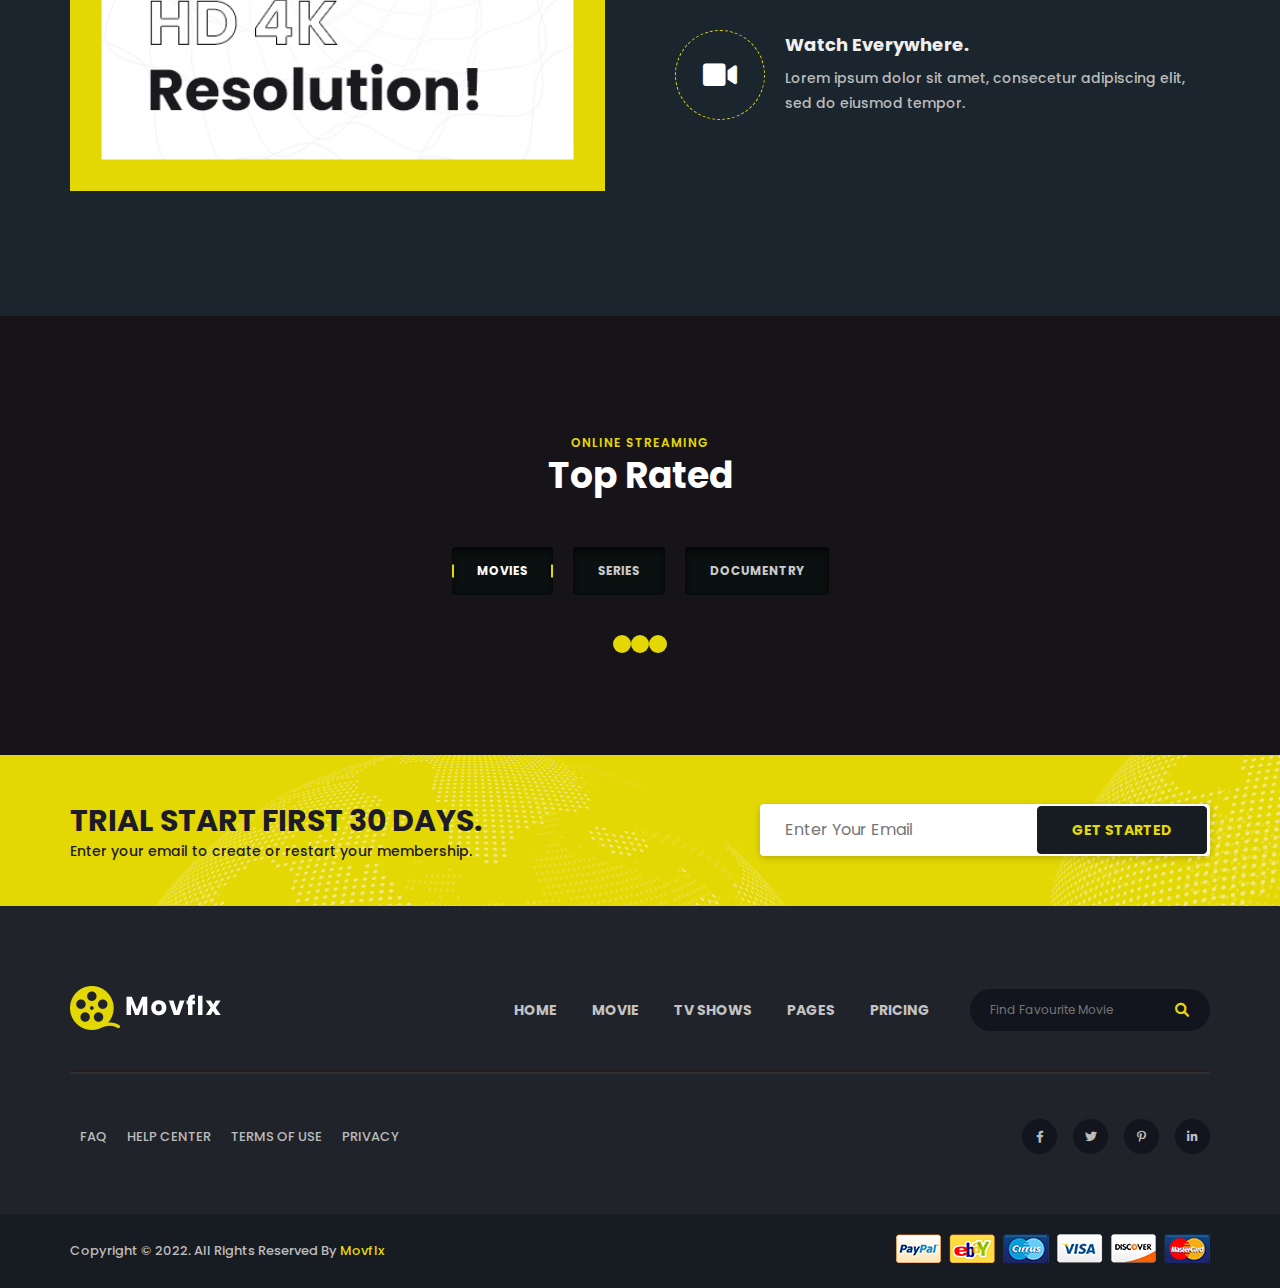
==== commit eb9a30d5: "Created A New Virsion With Sass" ====
--- a/index.html
+++ b/index.html
@@ -5,10 +5,9 @@
   <meta charset="UTF-8">
   <meta http-equiv="X-UA-Compatible" content="IE=edge">
   <meta name="viewport" content="width=device-width, initial-scale=1.0">
-  <link rel="stylesheet" href="css\normalize.css">
-  <link rel="stylesheet" href="css\all.min.css">
-  <link rel="stylesheet" href="css\styles.css">
-  <link rel="stylesheet" href="./css/compos.css">
+  <link rel="stylesheet" href="css/normalize.css">
+  <link rel="stylesheet" href="css/all.min.css">
+  <link rel="stylesheet" href="css/pages/home/home.css">
   <script src="https://ajax.googleapis.com/ajax/libs/jquery/3.6.0/jquery.min.js"></script>
   <link rel="preconnect" href="https://fonts.googleapis.com">
   <link rel="preconnect" href="https://fonts.gstatic.com" crossorigin>
@@ -31,7 +30,7 @@
         <nav class="items-centered-v">
           <div class="overlay"></div>
           <ul class="navbar items-centered-v">
-            <li class="mobile-menu-head">
+            <li class="mobile-menu-head space-between-items">
               <div class="logo">
                 <img src="./imgs/logo.png" alt="logo">
               </div>
@@ -55,7 +54,7 @@
                   <a href="./demo-user/wait-list/">Waitlist</a>
                 </li>
               </ul>
-              <div class="menu-opener" data-menu="header nav .mega-menu">
+              <div class="menu-opener items-centered-b" data-menu="header nav .mega-menu">
                 <i class="fas fa-angle-down"></i>
               </div>
             </li>
@@ -87,7 +86,7 @@
         </nav>
       </div>
     </header>
-    <div class="main-sec">
+    <div class="main-sec details">
       <div class="container">
         <h5 class="title">Movflx</h5>
         <h1 class="heading">
@@ -115,16 +114,39 @@
         <div class="sub">Online Streaming</div>
         <h2>Latest Added</h2>
       </div>
-      <div class="categories">
+      <div class="categories items-centered-h">
         <button class="catg active" data-catg="movies">Movies</button>
         <button class="catg" data-catg="series">Series</button>
         <button class="catg" data-catg="documentry">Documentry</button>
       </div>
       <div class="content">
-        <div class="up-down-loader">
+        <div class="scale-toggle-loader">
           <div class="item one"></div>
           <div class="item two"></div>
           <div class="item three"></div>
+        </div>
+        <div class="box">
+          <div class="image">
+            <div class="box-overlay"></div>
+            <img src="" alt="">
+            <div class="discription">
+              <div class="title"></div>
+              <div class="discript-content">
+                Lorem ipsum dolor, sit amet consectetur adipisicing elit.
+              </div>
+            </div>
+          </div>
+          <div class="info space-between-items">
+            <div class="name"></div>
+            <div class="rate">
+              <span>0.0</span>
+              <i class="fas fa-star"></i>
+            </div>
+          </div>
+          <div class="info space-between-items">
+            <div class="quality">HD</div>
+            <a href="./watch/" class="watch custom-btn"><i class="fas fa-play"></i> Watch</a>
+          </div>
         </div>
       </div>
     </div>
@@ -173,13 +195,13 @@
         <div class="sub">Online Streaming</div>
         <h2>Top Rated</h2>
       </div>
-      <div class="categories">
+      <div class="categories items-centered-h">
         <button class="catg active" data-catg="movies">Movies</button>
         <button class="catg" data-catg="series">Series</button>
         <button class="catg" data-catg="documentry">Documentry</button>
       </div>
       <div class="content">
-        <div class="up-down-loader">
+        <div class="scale-toggle-loader">
           <div class="item one"></div>
           <div class="item two"></div>
           <div class="item three"></div>
--- a/css/all.min.css
+++ b/css/all.min.css
@@ -0,0 +1,6 @@
+/*!
+ * Font Awesome Free 6.1.0 by @fontawesome - https://fontawesome.com
+ * License - https://fontawesome.com/license/free (Icons: CC BY 4.0, Fonts: SIL OFL 1.1, Code: MIT License)
+ * Copyright 2022 Fonticons, Inc.
+ */
+.fa{font-family:var(--fa-style-family,"Font Awesome 6 Free");font-weight:var(--fa-style,900)}.fa,.fa-brands,.fa-duotone,.fa-light,.fa-regular,.fa-solid,.fa-thin,.fab,.fad,.fal,.far,.fas,.fat{-moz-osx-font-smoothing:grayscale;-webkit-font-smoothing:antialiased;display:var(--fa-display,inline-block);font-style:normal;font-variant:normal;line-height:1;text-rendering:auto}.fa-1x{font-size:1em}.fa-2x{font-size:2em}.fa-3x{font-size:3em}.fa-4x{font-size:4em}.fa-5x{font-size:5em}.fa-6x{font-size:6em}.fa-7x{font-size:7em}.fa-8x{font-size:8em}.fa-9x{font-size:9em}.fa-10x{font-size:10em}.fa-2xs{font-size:.625em;line-height:.1em;vertical-align:.225em}.fa-xs{font-size:.75em;line-height:.08333em;vertical-align:.125em}.fa-sm{font-size:.875em;line-height:.07143em;vertical-align:.05357em}.fa-lg{font-size:1.25em;line-height:.05em;vertical-align:-.075em}.fa-xl{font-size:1.5em;line-height:.04167em;vertical-align:-.125em}.fa-2xl{font-size:2em;line-height:.03125em;vertical-align:-.1875em}.fa-fw{text-align:center;width:1.25em}.fa-ul{list-style-type:none;margin-left:var(--fa-li-margin,2.5em);padding-left:0}.fa-ul>li{position:relative}.fa-li{left:calc(var(--fa-li-width, 2em)*-1);position:absolute;text-align:center;width:var(--fa-li-width,2em);line-height:inherit}.fa-border{border-radius:var(--fa-border-radius,.1em);border:var(--fa-border-width,.08em) var(--fa-border-style,solid) var(--fa-border-color,#eee);padding:var(--fa-border-padding,.2em .25em .15em)}.fa-pull-left{float:left;margin-right:var(--fa-pull-margin,.3em)}.fa-pull-right{float:right;margin-left:var(--fa-pull-margin,.3em)}.fa-beat{-webkit-animation-name:fa-beat;animation-name:fa-beat;-webkit-animation-delay:var(--fa-animation-delay,0);animation-delay:var(--fa-animation-delay,0);-webkit-animation-direction:var(--fa-animation-direction,normal);animation-direction:var(--fa-animation-direction,normal);-webkit-animation-duration:var(--fa-animation-duration,1s);animation-duration:var(--fa-animation-duration,1s);-webkit-animation-iteration-count:var(--fa-animation-iteration-count,infinite);animation-iteration-count:var(--fa-animation-iteration-count,infinite);-webkit-animation-timing-function:var(--fa-animation-timing,ease-in-out);animation-timing-function:var(--fa-animation-timing,ease-in-out)}.fa-bounce{-webkit-animation-name:fa-bounce;animation-name:fa-bounce;-webkit-animation-delay:var(--fa-animation-delay,0);animation-delay:var(--fa-animation-delay,0);-webkit-animation-direction:var(--fa-animation-direction,normal);animation-direction:var(--fa-animation-direction,normal);-webkit-animation-duration:var(--fa-animation-duration,1s);animation-duration:var(--fa-animation-duration,1s);-webkit-animation-iteration-count:var(--fa-animation-iteration-count,infinite);animation-iteration-count:var(--fa-animation-iteration-count,infinite);-webkit-animation-timing-function:var(--fa-animation-timing,cubic-bezier(.28,.84,.42,1));animation-timing-function:var(--fa-animation-timing,cubic-bezier(.28,.84,.42,1))}.fa-fade{-webkit-animation-name:fa-fade;animation-name:fa-fade;-webkit-animation-iteration-count:var(--fa-animation-iteration-count,infinite);animation-iteration-count:var(--fa-animation-iteration-count,infinite);-webkit-animation-timing-function:var(--fa-animation-timing,cubic-bezier(.4,0,.6,1));animation-timing-function:var(--fa-animation-timing,cubic-bezier(.4,0,.6,1))}.fa-beat-fade,.fa-fade{-webkit-animation-delay:var(--fa-animation-delay,0);animation-delay:var(--fa-animation-delay,0);-webkit-animation-direction:var(--fa-animation-direction,normal);animation-direction:var(--fa-animation-direction,normal);-webkit-animation-duration:var(--fa-animation-duration,1s);animation-duration:var(--fa-animation-duration,1s)}.fa-beat-fade{-webkit-animation-name:fa-beat-fade;animation-name:fa-beat-fade;-webkit-animation-iteration-count:var(--fa-animation-iteration-count,infinite);animation-iteration-count:var(--fa-animation-iteration-count,infinite);-webkit-animation-timing-function:var(--fa-animation-timing,cubic-bezier(.4,0,.6,1));animation-timing-function:var(--fa-animation-timing,cubic-bezier(.4,0,.6,1))}.fa-flip{-webkit-animation-name:fa-flip;animation-name:fa-flip;-webkit-animation-delay:var(--fa-animation-delay,0);animation-delay:var(--fa-animation-delay,0);-webkit-animation-direction:var(--fa-animation-direction,normal);animation-direction:var(--fa-animation-direction,normal);-webkit-animation-duration:var(--fa-animation-duration,1s);animation-duration:var(--fa-animation-duration,1s);-webkit-animation-iteration-count:var(--fa-animation-iteration-count,infinite);animation-iteration-count:var(--fa-animation-iteration-count,infinite);-webkit-animation-timing-function:var(--fa-animation-timing,ease-in-out);animation-timing-function:var(--fa-animation-timing,ease-in-out)}.fa-shake{-webkit-animation-name:fa-shake;animation-name:fa-shake;-webkit-animation-duration:var(--fa-animation-duration,1s);animation-duration:var(--fa-animation-duration,1s);-webkit-animation-iteration-count:var(--fa-animation-iteration-count,infinite);animation-iteration-count:var(--fa-animation-iteration-count,infinite);-webkit-animation-timing-function:var(--fa-animation-timing,linear);animation-timing-function:var(--fa-animation-timing,linear)}.fa-shake,.fa-spin{-webkit-animation-delay:var(--fa-animation-delay,0);animation-delay:var(--fa-animation-delay,0);-webkit-animation-direction:var(--fa-animation-direction,normal);animation-direction:var(--fa-animation-direction,normal)}.fa-spin{-webkit-animation-name:fa-spin;animation-name:fa-spin;-webkit-animation-duration:var(--fa-animation-duration,2s);animation-duration:var(--fa-animation-duration,2s);-webkit-animation-iteration-count:var(--fa-animation-iteration-count,infinite);animation-iteration-count:var(--fa-animation-iteration-count,infinite);-webkit-animation-timing-function:var(--fa-animation-timing,linear);animation-timing-function:var(--fa-animation-timing,linear)}.fa-spin-reverse{--fa-animation-direction:reverse}.fa-pulse,.fa-spin-pulse{-webkit-animation-name:fa-spin;animation-name:fa-spin;-webkit-animation-direction:var(--fa-animation-direction,normal);animation-direction:var(--fa-animation-direction,normal);-webkit-animation-duration:var(--fa-animation-duration,1s);animation-duration:var(--fa-animation-duration,1s);-webkit-animation-iteration-count:var(--fa-animation-iteration-count,infinite);animation-iteration-count:var(--fa-animation-iteration-count,infinite);-webkit-animation-timing-function:var(--fa-animation-timing,steps(8));animation-timing-function:var(--fa-animation-timing,steps(8))}@media (prefers-reduced-motion:reduce){.fa-beat,.fa-beat-fade,.fa-bounce,.fa-fade,.fa-flip,.fa-pulse,.fa-shake,.fa-spin,.fa-spin-pulse{-webkit-animation-delay:-1ms;animation-delay:-1ms;-webkit-animation-duration:1ms;animation-duration:1ms;-webkit-animation-iteration-count:1;animation-iteration-count:1;transition-delay:0s;transition-duration:0s}}@-webkit-keyframes fa-beat{0%,90%{-webkit-transform:scale(1);transform:scale(1)}45%{-webkit-transform:scale(var(--fa-beat-scale,1.25));transform:scale(var(--fa-beat-scale,1.25))}}@keyframes fa-beat{0%,90%{-webkit-transform:scale(1);transform:scale(1)}45%{-webkit-transform:scale(var(--fa-beat-scale,1.25));transform:scale(var(--fa-beat-scale,1.25))}}@-webkit-keyframes fa-bounce{0%{-webkit-transform:scale(1) translateY(0);transform:scale(1) translateY(0)}10%{-webkit-transform:scale(var(--fa-bounce-start-scale-x,1.1),var(--fa-bounce-start-scale-y,.9)) translateY(0);transform:scale(var(--fa-bounce-start-scale-x,1.1),var(--fa-bounce-start-scale-y,.9)) translateY(0)}30%{-webkit-transform:scale(var(--fa-bounce-jump-scale-x,.9),var(--fa-bounce-jump-scale-y,1.1)) translateY(var(--fa-bounce-height,-.5em));transform:scale(var(--fa-bounce-jump-scale-x,.9),var(--fa-bounce-jump-scale-y,1.1)) translateY(var(--fa-bounce-height,-.5em))}50%{-webkit-transform:scale(var(--fa-bounce-land-scale-x,1.05),var(--fa-bounce-land-scale-y,.95)) translateY(0);transform:scale(var(--fa-bounce-land-scale-x,1.05),var(--fa-bounce-land-scale-y,.95)) translateY(0)}57%{-webkit-transform:scale(1) translateY(var(--fa-bounce-rebound,-.125em));transform:scale(1) translateY(var(--fa-bounce-rebound,-.125em))}64%{-webkit-transform:scale(1) translateY(0);transform:scale(1) translateY(0)}to{-webkit-transform:scale(1) translateY(0);transform:scale(1) translateY(0)}}@keyframes fa-bounce{0%{-webkit-transform:scale(1) translateY(0);transform:scale(1) translateY(0)}10%{-webkit-transform:scale(var(--fa-bounce-start-scale-x,1.1),var(--fa-bounce-start-scale-y,.9)) translateY(0);transform:scale(var(--fa-bounce-start-scale-x,1.1),var(--fa-bounce-start-scale-y,.9)) translateY(0)}30%{-webkit-transform:scale(var(--fa-bounce-jump-scale-x,.9),var(--fa-bounce-jump-scale-y,1.1)) translateY(var(--fa-bounce-height,-.5em));transform:scale(var(--fa-bounce-jump-scale-x,.9),var(--fa-bounce-jump-scale-y,1.1)) translateY(var(--fa-bounce-height,-.5em))}50%{-webkit-transform:scale(var(--fa-bounce-land-scale-x,1.05),var(--fa-bounce-land-scale-y,.95)) translateY(0);transform:scale(var(--fa-bounce-land-scale-x,1.05),var(--fa-bounce-land-scale-y,.95)) translateY(0)}57%{-webkit-transform:scale(1) translateY(var(--fa-bounce-rebound,-.125em));transform:scale(1) translateY(var(--fa-bounce-rebound,-.125em))}64%{-webkit-transform:scale(1) translateY(0);transform:scale(1) translateY(0)}to{-webkit-transform:scale(1) translateY(0);transform:scale(1) translateY(0)}}@-webkit-keyframes fa-fade{50%{opacity:var(--fa-fade-opacity,.4)}}@keyframes fa-fade{50%{opacity:var(--fa-fade-opacity,.4)}}@-webkit-keyframes fa-beat-fade{0%,to{opacity:var(--fa-beat-fade-opacity,.4);-webkit-transform:scale(1);transform:scale(1)}50%{opacity:1;-webkit-transform:scale(var(--fa-beat-fade-scale,1.125));transform:scale(var(--fa-beat-fade-scale,1.125))}}@keyframes fa-beat-fade{0%,to{opacity:var(--fa-beat-fade-opacity,.4);-webkit-transform:scale(1);transform:scale(1)}50%{opacity:1;-webkit-transform:scale(var(--fa-beat-fade-scale,1.125));transform:scale(var(--fa-beat-fade-scale,1.125))}}@-webkit-keyframes fa-flip{50%{-webkit-transform:rotate3d(var(--fa-flip-x,0),var(--fa-flip-y,1),var(--fa-flip-z,0),var(--fa-flip-angle,-180deg));transform:rotate3d(var(--fa-flip-x,0),var(--fa-flip-y,1),var(--fa-flip-z,0),var(--fa-flip-angle,-180deg))}}@keyframes fa-flip{50%{-webkit-transform:rotate3d(var(--fa-flip-x,0),var(--fa-flip-y,1),var(--fa-flip-z,0),var(--fa-flip-angle,-180deg));transform:rotate3d(var(--fa-flip-x,0),var(--fa-flip-y,1),var(--fa-flip-z,0),var(--fa-flip-angle,-180deg))}}@-webkit-keyframes fa-shake{0%{-webkit-transform:rotate(-15deg);transform:rotate(-15deg)}4%{-webkit-transform:rotate(15deg);transform:rotate(15deg)}8%,24%{-webkit-transform:rotate(-18deg);transform:rotate(-18deg)}12%,28%{-webkit-transform:rotate(18deg);transform:rotate(18deg)}16%{-webkit-transform:rotate(-22deg);transform:rotate(-22deg)}20%{-webkit-transform:rotate(22deg);transform:rotate(22deg)}32%{-webkit-transform:rotate(-12deg);transform:rotate(-12deg)}36%{-webkit-transform:rotate(12deg);transform:rotate(12deg)}40%,to{-webkit-transform:rotate(0deg);transform:rotate(0deg)}}@keyframes fa-shake{0%{-webkit-transform:rotate(-15deg);transform:rotate(-15deg)}4%{-webkit-transform:rotate(15deg);transform:rotate(15deg)}8%,24%{-webkit-transform:rotate(-18deg);transform:rotate(-18deg)}12%,28%{-webkit-transform:rotate(18deg);transform:rotate(18deg)}16%{-webkit-transform:rotate(-22deg);transform:rotate(-22deg)}20%{-webkit-transform:rotate(22deg);transform:rotate(22deg)}32%{-webkit-transform:rotate(-12deg);transform:rotate(-12deg)}36%{-webkit-transform:rotate(12deg);transform:rotate(12deg)}40%,to{-webkit-transform:rotate(0deg);transform:rotate(0deg)}}@-webkit-keyframes fa-spin{0%{-webkit-transform:rotate(0deg);transform:rotate(0deg)}to{-webkit-transform:rotate(1turn);transform:rotate(1turn)}}@keyframes fa-spin{0%{-webkit-transform:rotate(0deg);transform:rotate(0deg)}to{-webkit-transform:rotate(1turn);transform:rotate(1turn)}}.fa-rotate-90{-webkit-transform:rotate(90deg);transform:rotate(90deg)}.fa-rotate-180{-webkit-transform:rotate(180deg);transform:rotate(180deg)}.fa-rotate-270{-webkit-transform:rotate(270deg);transform:rotate(270deg)}.fa-flip-horizontal{-webkit-transform:scaleX(-1);transform:scaleX(-1)}.fa-flip-vertical{-webkit-transform:scaleY(-1);transform:scaleY(-1)}.fa-flip-both,.fa-flip-horizontal.fa-flip-vertical{-webkit-transform:scale(-1);transform:scale(-1)}.fa-rotate-by{-webkit-transform:rotate(var(--fa-rotate-angle,none));transform:rotate(var(--fa-rotate-angle,none))}.fa-stack{display:inline-block;height:2em;line-height:2em;position:relative;vertical-align:middle;width:2.5em}.fa-stack-1x,.fa-stack-2x{left:0;position:absolute;text-align:center;width:100%;z-index:var(--fa-stack-z-index,auto)}.fa-stack-1x{line-height:inherit}.fa-stack-2x{font-size:2em}.fa-inverse{color:var(--fa-inverse,#fff)}.fa-0:before{content:"\30"}.fa-1:before{content:"\31"}.fa-2:before{content:"\32"}.fa-3:before{content:"\33"}.fa-4:before{content:"\34"}.fa-5:before{content:"\35"}.fa-6:before{content:"\36"}.fa-7:before{content:"\37"}.fa-8:before{content:"\38"}.fa-9:before{content:"\39"}.fa-a:before{content:"\41"}.fa-address-book:before,.fa-contact-book:before{content:"\f2b9"}.fa-address-card:before,.fa-contact-card:before,.fa-vcard:before{content:"\f2bb"}.fa-align-center:before{content:"\f037"}.fa-align-justify:before{content:"\f039"}.fa-align-left:before{content:"\f036"}.fa-align-right:before{content:"\f038"}.fa-anchor:before{content:"\f13d"}.fa-anchor-circle-check:before{content:"\e4aa"}.fa-anchor-circle-exclamation:before{content:"\e4ab"}.fa-anchor-circle-xmark:before{content:"\e4ac"}.fa-anchor-lock:before{content:"\e4ad"}.fa-angle-down:before{content:"\f107"}.fa-angle-left:before{content:"\f104"}.fa-angle-right:before{content:"\f105"}.fa-angle-up:before{content:"\f106"}.fa-angle-double-down:before,.fa-angles-down:before{content:"\f103"}.fa-angle-double-left:before,.fa-angles-left:before{content:"\f100"}.fa-angle-double-right:before,.fa-angles-right:before{content:"\f101"}.fa-angle-double-up:before,.fa-angles-up:before{content:"\f102"}.fa-ankh:before{content:"\f644"}.fa-apple-alt:before,.fa-apple-whole:before{content:"\f5d1"}.fa-archway:before{content:"\f557"}.fa-arrow-down:before{content:"\f063"}.fa-arrow-down-1-9:before,.fa-sort-numeric-asc:before,.fa-sort-numeric-down:before{content:"\f162"}.fa-arrow-down-9-1:before,.fa-sort-numeric-desc:before,.fa-sort-numeric-down-alt:before{content:"\f886"}.fa-arrow-down-a-z:before,.fa-sort-alpha-asc:before,.fa-sort-alpha-down:before{content:"\f15d"}.fa-arrow-down-long:before,.fa-long-arrow-down:before{content:"\f175"}.fa-arrow-down-short-wide:before,.fa-sort-amount-desc:before,.fa-sort-amount-down-alt:before{content:"\f884"}.fa-arrow-down-up-across-line:before{content:"\e4af"}.fa-arrow-down-up-lock:before{content:"\e4b0"}.fa-arrow-down-wide-short:before,.fa-sort-amount-asc:before,.fa-sort-amount-down:before{content:"\f160"}.fa-arrow-down-z-a:before,.fa-sort-alpha-desc:before,.fa-sort-alpha-down-alt:before{content:"\f881"}.fa-arrow-left:before{content:"\f060"}.fa-arrow-left-long:before,.fa-long-arrow-left:before{content:"\f177"}.fa-arrow-pointer:before,.fa-mouse-pointer:before{content:"\f245"}.fa-arrow-right:before{content:"\f061"}.fa-arrow-right-arrow-left:before,.fa-exchange:before{content:"\f0ec"}.fa-arrow-right-from-bracket:before,.fa-sign-out:before{content:"\f08b"}.fa-arrow-right-long:before,.fa-long-arrow-right:before{content:"\f178"}.fa-arrow-right-to-bracket:before,.fa-sign-in:before{content:"\f090"}.fa-arrow-right-to-city:before{content:"\e4b3"}.fa-arrow-left-rotate:before,.fa-arrow-rotate-back:before,.fa-arrow-rotate-backward:before,.fa-arrow-rotate-left:before,.fa-undo:before{content:"\f0e2"}.fa-arrow-right-rotate:before,.fa-arrow-rotate-forward:before,.fa-arrow-rotate-right:before,.fa-redo:before{content:"\f01e"}.fa-arrow-trend-down:before{content:"\e097"}.fa-arrow-trend-up:before{content:"\e098"}.fa-arrow-turn-down:before,.fa-level-down:before{content:"\f149"}.fa-arrow-turn-up:before,.fa-level-up:before{content:"\f148"}.fa-arrow-up:before{content:"\f062"}.fa-arrow-up-1-9:before,.fa-sort-numeric-up:before{content:"\f163"}.fa-arrow-up-9-1:before,.fa-sort-numeric-up-alt:before{content:"\f887"}.fa-arrow-up-a-z:before,.fa-sort-alpha-up:before{content:"\f15e"}.fa-arrow-up-from-bracket:before{content:"\e09a"}.fa-arrow-up-from-ground-water:before{content:"\e4b5"}.fa-arrow-up-from-water-pump:before{content:"\e4b6"}.fa-arrow-up-long:before,.fa-long-arrow-up:before{content:"\f176"}.fa-arrow-up-right-dots:before{content:"\e4b7"}.fa-arrow-up-right-from-square:before,.fa-external-link:before{content:"\f08e"}.fa-arrow-up-short-wide:before,.fa-sort-amount-up-alt:before{content:"\f885"}.fa-arrow-up-wide-short:before,.fa-sort-amount-up:before{content:"\f161"}.fa-arrow-up-z-a:before,.fa-sort-alpha-up-alt:before{content:"\f882"}.fa-arrows-down-to-line:before{content:"\e4b8"}.fa-arrows-down-to-people:before{content:"\e4b9"}.fa-arrows-h:before,.fa-arrows-left-right:before{content:"\f07e"}.fa-arrows-left-right-to-line:before{content:"\e4ba"}.fa-arrows-rotate:before,.fa-refresh:before,.fa-sync:before{content:"\f021"}.fa-arrows-spin:before{content:"\e4bb"}.fa-arrows-split-up-and-left:before{content:"\e4bc"}.fa-arrows-to-circle:before{content:"\e4bd"}.fa-arrows-to-dot:before{content:"\e4be"}.fa-arrows-to-eye:before{content:"\e4bf"}.fa-arrows-turn-right:before{content:"\e4c0"}.fa-arrows-turn-to-dots:before{content:"\e4c1"}.fa-arrows-up-down:before,.fa-arrows-v:before{content:"\f07d"}.fa-arrows-up-down-left-right:before,.fa-arrows:before{content:"\f047"}.fa-arrows-up-to-line:before{content:"\e4c2"}.fa-asterisk:before{content:"\2a"}.fa-at:before{content:"\40"}.fa-atom:before{content:"\f5d2"}.fa-audio-description:before{content:"\f29e"}.fa-austral-sign:before{content:"\e0a9"}.fa-award:before{content:"\f559"}.fa-b:before{content:"\42"}.fa-baby:before{content:"\f77c"}.fa-baby-carriage:before,.fa-carriage-baby:before{content:"\f77d"}.fa-backward:before{content:"\f04a"}.fa-backward-fast:before,.fa-fast-backward:before{content:"\f049"}.fa-backward-step:before,.fa-step-backward:before{content:"\f048"}.fa-bacon:before{content:"\f7e5"}.fa-bacteria:before{content:"\e059"}.fa-bacterium:before{content:"\e05a"}.fa-bag-shopping:before,.fa-shopping-bag:before{content:"\f290"}.fa-bahai:before{content:"\f666"}.fa-baht-sign:before{content:"\e0ac"}.fa-ban:before,.fa-cancel:before{content:"\f05e"}.fa-ban-smoking:before,.fa-smoking-ban:before{content:"\f54d"}.fa-band-aid:before,.fa-bandage:before{content:"\f462"}.fa-barcode:before{content:"\f02a"}.fa-bars:before,.fa-navicon:before{content:"\f0c9"}.fa-bars-progress:before,.fa-tasks-alt:before{content:"\f828"}.fa-bars-staggered:before,.fa-reorder:before,.fa-stream:before{content:"\f550"}.fa-baseball-ball:before,.fa-baseball:before{content:"\f433"}.fa-baseball-bat-ball:before{content:"\f432"}.fa-basket-shopping:before,.fa-shopping-basket:before{content:"\f291"}.fa-basketball-ball:before,.fa-basketball:before{content:"\f434"}.fa-bath:before,.fa-bathtub:before{content:"\f2cd"}.fa-battery-0:before,.fa-battery-empty:before{content:"\f244"}.fa-battery-5:before,.fa-battery-full:before,.fa-battery:before{content:"\f240"}.fa-battery-3:before,.fa-battery-half:before{content:"\f242"}.fa-battery-2:before,.fa-battery-quarter:before{content:"\f243"}.fa-battery-4:before,.fa-battery-three-quarters:before{content:"\f241"}.fa-bed:before{content:"\f236"}.fa-bed-pulse:before,.fa-procedures:before{content:"\f487"}.fa-beer-mug-empty:before,.fa-beer:before{content:"\f0fc"}.fa-bell:before{content:"\f0f3"}.fa-bell-concierge:before,.fa-concierge-bell:before{content:"\f562"}.fa-bell-slash:before{content:"\f1f6"}.fa-bezier-curve:before{content:"\f55b"}.fa-bicycle:before{content:"\f206"}.fa-binoculars:before{content:"\f1e5"}.fa-biohazard:before{content:"\f780"}.fa-bitcoin-sign:before{content:"\e0b4"}.fa-blender:before{content:"\f517"}.fa-blender-phone:before{content:"\f6b6"}.fa-blog:before{content:"\f781"}.fa-bold:before{content:"\f032"}.fa-bolt:before,.fa-zap:before{content:"\f0e7"}.fa-bolt-lightning:before{content:"\e0b7"}.fa-bomb:before{content:"\f1e2"}.fa-bone:before{content:"\f5d7"}.fa-bong:before{content:"\f55c"}.fa-book:before{content:"\f02d"}.fa-atlas:before,.fa-book-atlas:before{content:"\f558"}.fa-bible:before,.fa-book-bible:before{content:"\f647"}.fa-book-bookmark:before{content:"\e0bb"}.fa-book-journal-whills:before,.fa-journal-whills:before{content:"\f66a"}.fa-book-medical:before{content:"\f7e6"}.fa-book-open:before{content:"\f518"}.fa-book-open-reader:before,.fa-book-reader:before{content:"\f5da"}.fa-book-quran:before,.fa-quran:before{content:"\f687"}.fa-book-dead:before,.fa-book-skull:before{content:"\f6b7"}.fa-bookmark:before{content:"\f02e"}.fa-border-all:before{content:"\f84c"}.fa-border-none:before{content:"\f850"}.fa-border-style:before,.fa-border-top-left:before{content:"\f853"}.fa-bore-hole:before{content:"\e4c3"}.fa-bottle-droplet:before{content:"\e4c4"}.fa-bottle-water:before{content:"\e4c5"}.fa-bowl-food:before{content:"\e4c6"}.fa-bowl-rice:before{content:"\e2eb"}.fa-bowling-ball:before{content:"\f436"}.fa-box:before{content:"\f466"}.fa-archive:before,.fa-box-archive:before{content:"\f187"}.fa-box-open:before{content:"\f49e"}.fa-box-tissue:before{content:"\e05b"}.fa-boxes-packing:before{content:"\e4c7"}.fa-boxes-alt:before,.fa-boxes-stacked:before,.fa-boxes:before{content:"\f468"}.fa-braille:before{content:"\f2a1"}.fa-brain:before{content:"\f5dc"}.fa-brazilian-real-sign:before{content:"\e46c"}.fa-bread-slice:before{content:"\f7ec"}.fa-bridge:before{content:"\e4c8"}.fa-bridge-circle-check:before{content:"\e4c9"}.fa-bridge-circle-exclamation:before{content:"\e4ca"}.fa-bridge-circle-xmark:before{content:"\e4cb"}.fa-bridge-lock:before{content:"\e4cc"}.fa-bridge-water:before{content:"\e4ce"}.fa-briefcase:before{content:"\f0b1"}.fa-briefcase-medical:before{content:"\f469"}.fa-broom:before{content:"\f51a"}.fa-broom-ball:before,.fa-quidditch-broom-ball:before,.fa-quidditch:before{content:"\f458"}.fa-brush:before{content:"\f55d"}.fa-bucket:before{content:"\e4cf"}.fa-bug:before{content:"\f188"}.fa-bug-slash:before{content:"\e490"}.fa-bugs:before{content:"\e4d0"}.fa-building:before{content:"\f1ad"}.fa-building-circle-arrow-right:before{content:"\e4d1"}.fa-building-circle-check:before{content:"\e4d2"}.fa-building-circle-exclamation:before{content:"\e4d3"}.fa-building-circle-xmark:before{content:"\e4d4"}.fa-bank:before,.fa-building-columns:before,.fa-institution:before,.fa-museum:before,.fa-university:before{content:"\f19c"}.fa-building-flag:before{content:"\e4d5"}.fa-building-lock:before{content:"\e4d6"}.fa-building-ngo:before{content:"\e4d7"}.fa-building-shield:before{content:"\e4d8"}.fa-building-un:before{content:"\e4d9"}.fa-building-user:before{content:"\e4da"}.fa-building-wheat:before{content:"\e4db"}.fa-bullhorn:before{content:"\f0a1"}.fa-bullseye:before{content:"\f140"}.fa-burger:before,.fa-hamburger:before{content:"\f805"}.fa-burst:before{content:"\e4dc"}.fa-bus:before{content:"\f207"}.fa-bus-alt:before,.fa-bus-simple:before{content:"\f55e"}.fa-briefcase-clock:before,.fa-business-time:before{content:"\f64a"}.fa-c:before{content:"\43"}.fa-birthday-cake:before,.fa-cake-candles:before,.fa-cake:before{content:"\f1fd"}.fa-calculator:before{content:"\f1ec"}.fa-calendar:before{content:"\f133"}.fa-calendar-check:before{content:"\f274"}.fa-calendar-day:before{content:"\f783"}.fa-calendar-alt:before,.fa-calendar-days:before{content:"\f073"}.fa-calendar-minus:before{content:"\f272"}.fa-calendar-plus:before{content:"\f271"}.fa-calendar-week:before{content:"\f784"}.fa-calendar-times:before,.fa-calendar-xmark:before{content:"\f273"}.fa-camera-alt:before,.fa-camera:before{content:"\f030"}.fa-camera-retro:before{content:"\f083"}.fa-camera-rotate:before{content:"\e0d8"}.fa-campground:before{content:"\f6bb"}.fa-candy-cane:before{content:"\f786"}.fa-cannabis:before{content:"\f55f"}.fa-capsules:before{content:"\f46b"}.fa-automobile:before,.fa-car:before{content:"\f1b9"}.fa-battery-car:before,.fa-car-battery:before{content:"\f5df"}.fa-car-burst:before,.fa-car-crash:before{content:"\f5e1"}.fa-car-on:before{content:"\e4dd"}.fa-car-alt:before,.fa-car-rear:before{content:"\f5de"}.fa-car-side:before{content:"\f5e4"}.fa-car-tunnel:before{content:"\e4de"}.fa-caravan:before{content:"\f8ff"}.fa-caret-down:before{content:"\f0d7"}.fa-caret-left:before{content:"\f0d9"}.fa-caret-right:before{content:"\f0da"}.fa-caret-up:before{content:"\f0d8"}.fa-carrot:before{content:"\f787"}.fa-cart-arrow-down:before{content:"\f218"}.fa-cart-flatbed:before,.fa-dolly-flatbed:before{content:"\f474"}.fa-cart-flatbed-suitcase:before,.fa-luggage-cart:before{content:"\f59d"}.fa-cart-plus:before{content:"\f217"}.fa-cart-shopping:before,.fa-shopping-cart:before{content:"\f07a"}.fa-cash-register:before{content:"\f788"}.fa-cat:before{content:"\f6be"}.fa-cedi-sign:before{content:"\e0df"}.fa-cent-sign:before{content:"\e3f5"}.fa-certificate:before{content:"\f0a3"}.fa-chair:before{content:"\f6c0"}.fa-blackboard:before,.fa-chalkboard:before{content:"\f51b"}.fa-chalkboard-teacher:before,.fa-chalkboard-user:before{content:"\f51c"}.fa-champagne-glasses:before,.fa-glass-cheers:before{content:"\f79f"}.fa-charging-station:before{content:"\f5e7"}.fa-area-chart:before,.fa-chart-area:before{content:"\f1fe"}.fa-bar-chart:before,.fa-chart-bar:before{content:"\f080"}.fa-chart-column:before{content:"\e0e3"}.fa-chart-gantt:before{content:"\e0e4"}.fa-chart-line:before,.fa-line-chart:before{content:"\f201"}.fa-chart-pie:before,.fa-pie-chart:before{content:"\f200"}.fa-chart-simple:before{content:"\e473"}.fa-check:before{content:"\f00c"}.fa-check-double:before{content:"\f560"}.fa-check-to-slot:before,.fa-vote-yea:before{content:"\f772"}.fa-cheese:before{content:"\f7ef"}.fa-chess:before{content:"\f439"}.fa-chess-bishop:before{content:"\f43a"}.fa-chess-board:before{content:"\f43c"}.fa-chess-king:before{content:"\f43f"}.fa-chess-knight:before{content:"\f441"}.fa-chess-pawn:before{content:"\f443"}.fa-chess-queen:before{content:"\f445"}.fa-chess-rook:before{content:"\f447"}.fa-chevron-down:before{content:"\f078"}.fa-chevron-left:before{content:"\f053"}.fa-chevron-right:before{content:"\f054"}.fa-chevron-up:before{content:"\f077"}.fa-child:before{content:"\f1ae"}.fa-child-rifle:before{content:"\e4e0"}.fa-children:before{content:"\e4e1"}.fa-church:before{content:"\f51d"}.fa-circle:before{content:"\f111"}.fa-arrow-circle-down:before,.fa-circle-arrow-down:before{content:"\f0ab"}.fa-arrow-circle-left:before,.fa-circle-arrow-left:before{content:"\f0a8"}.fa-arrow-circle-right:before,.fa-circle-arrow-right:before{content:"\f0a9"}.fa-arrow-circle-up:before,.fa-circle-arrow-up:before{content:"\f0aa"}.fa-check-circle:before,.fa-circle-check:before{content:"\f058"}.fa-chevron-circle-down:before,.fa-circle-chevron-down:before{content:"\f13a"}.fa-chevron-circle-left:before,.fa-circle-chevron-left:before{content:"\f137"}.fa-chevron-circle-right:before,.fa-circle-chevron-right:before{content:"\f138"}.fa-chevron-circle-up:before,.fa-circle-chevron-up:before{content:"\f139"}.fa-circle-dollar-to-slot:before,.fa-donate:before{content:"\f4b9"}.fa-circle-dot:before,.fa-dot-circle:before{content:"\f192"}.fa-arrow-alt-circle-down:before,.fa-circle-down:before{content:"\f358"}.fa-circle-exclamation:before,.fa-exclamation-circle:before{content:"\f06a"}.fa-circle-h:before,.fa-hospital-symbol:before{content:"\f47e"}.fa-adjust:before,.fa-circle-half-stroke:before{content:"\f042"}.fa-circle-info:before,.fa-info-circle:before{content:"\f05a"}.fa-arrow-alt-circle-left:before,.fa-circle-left:before{content:"\f359"}.fa-circle-minus:before,.fa-minus-circle:before{content:"\f056"}.fa-circle-nodes:before{content:"\e4e2"}.fa-circle-notch:before{content:"\f1ce"}.fa-circle-pause:before,.fa-pause-circle:before{content:"\f28b"}.fa-circle-play:before,.fa-play-circle:before{content:"\f144"}.fa-circle-plus:before,.fa-plus-circle:before{content:"\f055"}.fa-circle-question:before,.fa-question-circle:before{content:"\f059"}.fa-circle-radiation:before,.fa-radiation-alt:before{content:"\f7ba"}.fa-arrow-alt-circle-right:before,.fa-circle-right:before{content:"\f35a"}.fa-circle-stop:before,.fa-stop-circle:before{content:"\f28d"}.fa-arrow-alt-circle-up:before,.fa-circle-up:before{content:"\f35b"}.fa-circle-user:before,.fa-user-circle:before{content:"\f2bd"}.fa-circle-xmark:before,.fa-times-circle:before,.fa-xmark-circle:before{content:"\f057"}.fa-city:before{content:"\f64f"}.fa-clapperboard:before{content:"\e131"}.fa-clipboard:before{content:"\f328"}.fa-clipboard-check:before{content:"\f46c"}.fa-clipboard-list:before{content:"\f46d"}.fa-clipboard-question:before{content:"\e4e3"}.fa-clipboard-user:before{content:"\f7f3"}.fa-clock-four:before,.fa-clock:before{content:"\f017"}.fa-clock-rotate-left:before,.fa-history:before{content:"\f1da"}.fa-clone:before{content:"\f24d"}.fa-closed-captioning:before{content:"\f20a"}.fa-cloud:before{content:"\f0c2"}.fa-cloud-arrow-down:before,.fa-cloud-download-alt:before,.fa-cloud-download:before{content:"\f0ed"}.fa-cloud-arrow-up:before,.fa-cloud-upload-alt:before,.fa-cloud-upload:before{content:"\f0ee"}.fa-cloud-bolt:before,.fa-thunderstorm:before{content:"\f76c"}.fa-cloud-meatball:before{content:"\f73b"}.fa-cloud-moon:before{content:"\f6c3"}.fa-cloud-moon-rain:before{content:"\f73c"}.fa-cloud-rain:before{content:"\f73d"}.fa-cloud-showers-heavy:before{content:"\f740"}.fa-cloud-showers-water:before{content:"\e4e4"}.fa-cloud-sun:before{content:"\f6c4"}.fa-cloud-sun-rain:before{content:"\f743"}.fa-clover:before{content:"\e139"}.fa-code:before{content:"\f121"}.fa-code-branch:before{content:"\f126"}.fa-code-commit:before{content:"\f386"}.fa-code-compare:before{content:"\e13a"}.fa-code-fork:before{content:"\e13b"}.fa-code-merge:before{content:"\f387"}.fa-code-pull-request:before{content:"\e13c"}.fa-coins:before{content:"\f51e"}.fa-colon-sign:before{content:"\e140"}.fa-comment:before{content:"\f075"}.fa-comment-dollar:before{content:"\f651"}.fa-comment-dots:before,.fa-commenting:before{content:"\f4ad"}.fa-comment-medical:before{content:"\f7f5"}.fa-comment-slash:before{content:"\f4b3"}.fa-comment-sms:before,.fa-sms:before{content:"\f7cd"}.fa-comments:before{content:"\f086"}.fa-comments-dollar:before{content:"\f653"}.fa-compact-disc:before{content:"\f51f"}.fa-compass:before{content:"\f14e"}.fa-compass-drafting:before,.fa-drafting-compass:before{content:"\f568"}.fa-compress:before{content:"\f066"}.fa-computer:before{content:"\e4e5"}.fa-computer-mouse:before,.fa-mouse:before{content:"\f8cc"}.fa-cookie:before{content:"\f563"}.fa-cookie-bite:before{content:"\f564"}.fa-copy:before{content:"\f0c5"}.fa-copyright:before{content:"\f1f9"}.fa-couch:before{content:"\f4b8"}.fa-cow:before{content:"\f6c8"}.fa-credit-card-alt:before,.fa-credit-card:before{content:"\f09d"}.fa-crop:before{content:"\f125"}.fa-crop-alt:before,.fa-crop-simple:before{content:"\f565"}.fa-cross:before{content:"\f654"}.fa-crosshairs:before{content:"\f05b"}.fa-crow:before{content:"\f520"}.fa-crown:before{content:"\f521"}.fa-crutch:before{content:"\f7f7"}.fa-cruzeiro-sign:before{content:"\e152"}.fa-cube:before{content:"\f1b2"}.fa-cubes:before{content:"\f1b3"}.fa-cubes-stacked:before{content:"\e4e6"}.fa-d:before{content:"\44"}.fa-database:before{content:"\f1c0"}.fa-backspace:before,.fa-delete-left:before{content:"\f55a"}.fa-democrat:before{content:"\f747"}.fa-desktop-alt:before,.fa-desktop:before{content:"\f390"}.fa-dharmachakra:before{content:"\f655"}.fa-diagram-next:before{content:"\e476"}.fa-diagram-predecessor:before{content:"\e477"}.fa-diagram-project:before,.fa-project-diagram:before{content:"\f542"}.fa-diagram-successor:before{content:"\e47a"}.fa-diamond:before{content:"\f219"}.fa-diamond-turn-right:before,.fa-directions:before{content:"\f5eb"}.fa-dice:before{content:"\f522"}.fa-dice-d20:before{content:"\f6cf"}.fa-dice-d6:before{content:"\f6d1"}.fa-dice-five:before{content:"\f523"}.fa-dice-four:before{content:"\f524"}.fa-dice-one:before{content:"\f525"}.fa-dice-six:before{content:"\f526"}.fa-dice-three:before{content:"\f527"}.fa-dice-two:before{content:"\f528"}.fa-disease:before{content:"\f7fa"}.fa-display:before{content:"\e163"}.fa-divide:before{content:"\f529"}.fa-dna:before{content:"\f471"}.fa-dog:before{content:"\f6d3"}.fa-dollar-sign:before,.fa-dollar:before,.fa-usd:before{content:"\24"}.fa-dolly-box:before,.fa-dolly:before{content:"\f472"}.fa-dong-sign:before{content:"\e169"}.fa-door-closed:before{content:"\f52a"}.fa-door-open:before{content:"\f52b"}.fa-dove:before{content:"\f4ba"}.fa-compress-alt:before,.fa-down-left-and-up-right-to-center:before{content:"\f422"}.fa-down-long:before,.fa-long-arrow-alt-down:before{content:"\f309"}.fa-download:before{content:"\f019"}.fa-dragon:before{content:"\f6d5"}.fa-draw-polygon:before{content:"\f5ee"}.fa-droplet:before,.fa-tint:before{content:"\f043"}.fa-droplet-slash:before,.fa-tint-slash:before{content:"\f5c7"}.fa-drum:before{content:"\f569"}.fa-drum-steelpan:before{content:"\f56a"}.fa-drumstick-bite:before{content:"\f6d7"}.fa-dumbbell:before{content:"\f44b"}.fa-dumpster:before{content:"\f793"}.fa-dumpster-fire:before{content:"\f794"}.fa-dungeon:before{content:"\f6d9"}.fa-e:before{content:"\45"}.fa-deaf:before,.fa-deafness:before,.fa-ear-deaf:before,.fa-hard-of-hearing:before{content:"\f2a4"}.fa-assistive-listening-systems:before,.fa-ear-listen:before{content:"\f2a2"}.fa-earth-africa:before,.fa-globe-africa:before{content:"\f57c"}.fa-earth-america:before,.fa-earth-americas:before,.fa-earth:before,.fa-globe-americas:before{content:"\f57d"}.fa-earth-asia:before,.fa-globe-asia:before{content:"\f57e"}.fa-earth-europe:before,.fa-globe-europe:before{content:"\f7a2"}.fa-earth-oceania:before,.fa-globe-oceania:before{content:"\e47b"}.fa-egg:before{content:"\f7fb"}.fa-eject:before{content:"\f052"}.fa-elevator:before{content:"\e16d"}.fa-ellipsis-h:before,.fa-ellipsis:before{content:"\f141"}.fa-ellipsis-v:before,.fa-ellipsis-vertical:before{content:"\f142"}.fa-envelope:before{content:"\f0e0"}.fa-envelope-circle-check:before{content:"\e4e8"}.fa-envelope-open:before{content:"\f2b6"}.fa-envelope-open-text:before{content:"\f658"}.fa-envelopes-bulk:before,.fa-mail-bulk:before{content:"\f674"}.fa-equals:before{content:"\3d"}.fa-eraser:before{content:"\f12d"}.fa-ethernet:before{content:"\f796"}.fa-eur:before,.fa-euro-sign:before,.fa-euro:before{content:"\f153"}.fa-exclamation:before{content:"\21"}.fa-expand:before{content:"\f065"}.fa-explosion:before{content:"\e4e9"}.fa-eye:before{content:"\f06e"}.fa-eye-dropper-empty:before,.fa-eye-dropper:before,.fa-eyedropper:before{content:"\f1fb"}.fa-eye-low-vision:before,.fa-low-vision:before{content:"\f2a8"}.fa-eye-slash:before{content:"\f070"}.fa-f:before{content:"\46"}.fa-angry:before,.fa-face-angry:before{content:"\f556"}.fa-dizzy:before,.fa-face-dizzy:before{content:"\f567"}.fa-face-flushed:before,.fa-flushed:before{content:"\f579"}.fa-face-frown:before,.fa-frown:before{content:"\f119"}.fa-face-frown-open:before,.fa-frown-open:before{content:"\f57a"}.fa-face-grimace:before,.fa-grimace:before{content:"\f57f"}.fa-face-grin:before,.fa-grin:before{content:"\f580"}.fa-face-grin-beam:before,.fa-grin-beam:before{content:"\f582"}.fa-face-grin-beam-sweat:before,.fa-grin-beam-sweat:before{content:"\f583"}.fa-face-grin-hearts:before,.fa-grin-hearts:before{content:"\f584"}.fa-face-grin-squint:before,.fa-grin-squint:before{content:"\f585"}.fa-face-grin-squint-tears:before,.fa-grin-squint-tears:before{content:"\f586"}.fa-face-grin-stars:before,.fa-grin-stars:before{content:"\f587"}.fa-face-grin-tears:before,.fa-grin-tears:before{content:"\f588"}.fa-face-grin-tongue:before,.fa-grin-tongue:before{content:"\f589"}.fa-face-grin-tongue-squint:before,.fa-grin-tongue-squint:before{content:"\f58a"}.fa-face-grin-tongue-wink:before,.fa-grin-tongue-wink:before{content:"\f58b"}.fa-face-grin-wide:before,.fa-grin-alt:before{content:"\f581"}.fa-face-grin-wink:before,.fa-grin-wink:before{content:"\f58c"}.fa-face-kiss:before,.fa-kiss:before{content:"\f596"}.fa-face-kiss-beam:before,.fa-kiss-beam:before{content:"\f597"}.fa-face-kiss-wink-heart:before,.fa-kiss-wink-heart:before{content:"\f598"}.fa-face-laugh:before,.fa-laugh:before{content:"\f599"}.fa-face-laugh-beam:before,.fa-laugh-beam:before{content:"\f59a"}.fa-face-laugh-squint:before,.fa-laugh-squint:before{content:"\f59b"}.fa-face-laugh-wink:before,.fa-laugh-wink:before{content:"\f59c"}.fa-face-meh:before,.fa-meh:before{content:"\f11a"}.fa-face-meh-blank:before,.fa-meh-blank:before{content:"\f5a4"}.fa-face-rolling-eyes:before,.fa-meh-rolling-eyes:before{content:"\f5a5"}.fa-face-sad-cry:before,.fa-sad-cry:before{content:"\f5b3"}.fa-face-sad-tear:before,.fa-sad-tear:before{content:"\f5b4"}.fa-face-smile:before,.fa-smile:before{content:"\f118"}.fa-face-smile-beam:before,.fa-smile-beam:before{content:"\f5b8"}.fa-face-smile-wink:before,.fa-smile-wink:before{content:"\f4da"}.fa-face-surprise:before,.fa-surprise:before{content:"\f5c2"}.fa-face-tired:before,.fa-tired:before{content:"\f5c8"}.fa-fan:before{content:"\f863"}.fa-faucet:before{content:"\e005"}.fa-faucet-drip:before{content:"\e006"}.fa-fax:before{content:"\f1ac"}.fa-feather:before{content:"\f52d"}.fa-feather-alt:before,.fa-feather-pointed:before{content:"\f56b"}.fa-ferry:before{content:"\e4ea"}.fa-file:before{content:"\f15b"}.fa-file-arrow-down:before,.fa-file-download:before{content:"\f56d"}.fa-file-arrow-up:before,.fa-file-upload:before{content:"\f574"}.fa-file-audio:before{content:"\f1c7"}.fa-file-circle-check:before{content:"\e493"}.fa-file-circle-exclamation:before{content:"\e4eb"}.fa-file-circle-minus:before{content:"\e4ed"}.fa-file-circle-plus:before{content:"\e4ee"}.fa-file-circle-question:before{content:"\e4ef"}.fa-file-circle-xmark:before{content:"\e494"}.fa-file-code:before{content:"\f1c9"}.fa-file-contract:before{content:"\f56c"}.fa-file-csv:before{content:"\f6dd"}.fa-file-excel:before{content:"\f1c3"}.fa-arrow-right-from-file:before,.fa-file-export:before{content:"\f56e"}.fa-file-image:before{content:"\f1c5"}.fa-arrow-right-to-file:before,.fa-file-import:before{content:"\f56f"}.fa-file-invoice:before{content:"\f570"}.fa-file-invoice-dollar:before{content:"\f571"}.fa-file-alt:before,.fa-file-lines:before,.fa-file-text:before{content:"\f15c"}.fa-file-medical:before{content:"\f477"}.fa-file-pdf:before{content:"\f1c1"}.fa-file-edit:before,.fa-file-pen:before{content:"\f31c"}.fa-file-powerpoint:before{content:"\f1c4"}.fa-file-prescription:before{content:"\f572"}.fa-file-shield:before{content:"\e4f0"}.fa-file-signature:before{content:"\f573"}.fa-file-video:before{content:"\f1c8"}.fa-file-medical-alt:before,.fa-file-waveform:before{content:"\f478"}.fa-file-word:before{content:"\f1c2"}.fa-file-archive:before,.fa-file-zipper:before{content:"\f1c6"}.fa-fill:before{content:"\f575"}.fa-fill-drip:before{content:"\f576"}.fa-film:before{content:"\f008"}.fa-filter:before{content:"\f0b0"}.fa-filter-circle-dollar:before,.fa-funnel-dollar:before{content:"\f662"}.fa-filter-circle-xmark:before{content:"\e17b"}.fa-fingerprint:before{content:"\f577"}.fa-fire:before{content:"\f06d"}.fa-fire-burner:before{content:"\e4f1"}.fa-fire-extinguisher:before{content:"\f134"}.fa-fire-alt:before,.fa-fire-flame-curved:before{content:"\f7e4"}.fa-burn:before,.fa-fire-flame-simple:before{content:"\f46a"}.fa-fish:before{content:"\f578"}.fa-fish-fins:before{content:"\e4f2"}.fa-flag:before{content:"\f024"}.fa-flag-checkered:before{content:"\f11e"}.fa-flag-usa:before{content:"\f74d"}.fa-flask:before{content:"\f0c3"}.fa-flask-vial:before{content:"\e4f3"}.fa-floppy-disk:before,.fa-save:before{content:"\f0c7"}.fa-florin-sign:before{content:"\e184"}.fa-folder-blank:before,.fa-folder:before{content:"\f07b"}.fa-folder-closed:before{content:"\e185"}.fa-folder-minus:before{content:"\f65d"}.fa-folder-open:before{content:"\f07c"}.fa-folder-plus:before{content:"\f65e"}.fa-folder-tree:before{content:"\f802"}.fa-font:before{content:"\f031"}.fa-football-ball:before,.fa-football:before{content:"\f44e"}.fa-forward:before{content:"\f04e"}.fa-fast-forward:before,.fa-forward-fast:before{content:"\f050"}.fa-forward-step:before,.fa-step-forward:before{content:"\f051"}.fa-franc-sign:before{content:"\e18f"}.fa-frog:before{content:"\f52e"}.fa-futbol-ball:before,.fa-futbol:before,.fa-soccer-ball:before{content:"\f1e3"}.fa-g:before{content:"\47"}.fa-gamepad:before{content:"\f11b"}.fa-gas-pump:before{content:"\f52f"}.fa-dashboard:before,.fa-gauge-med:before,.fa-gauge:before,.fa-tachometer-alt-average:before{content:"\f624"}.fa-gauge-high:before,.fa-tachometer-alt-fast:before,.fa-tachometer-alt:before{content:"\f625"}.fa-gauge-simple-med:before,.fa-gauge-simple:before,.fa-tachometer-average:before{content:"\f629"}.fa-gauge-simple-high:before,.fa-tachometer-fast:before,.fa-tachometer:before{content:"\f62a"}.fa-gavel:before,.fa-legal:before{content:"\f0e3"}.fa-cog:before,.fa-gear:before{content:"\f013"}.fa-cogs:before,.fa-gears:before{content:"\f085"}.fa-gem:before{content:"\f3a5"}.fa-genderless:before{content:"\f22d"}.fa-ghost:before{content:"\f6e2"}.fa-gift:before{content:"\f06b"}.fa-gifts:before{content:"\f79c"}.fa-glass-water:before{content:"\e4f4"}.fa-glass-water-droplet:before{content:"\e4f5"}.fa-glasses:before{content:"\f530"}.fa-globe:before{content:"\f0ac"}.fa-golf-ball-tee:before,.fa-golf-ball:before{content:"\f450"}.fa-gopuram:before{content:"\f664"}.fa-graduation-cap:before,.fa-mortar-board:before{content:"\f19d"}.fa-greater-than:before{content:"\3e"}.fa-greater-than-equal:before{content:"\f532"}.fa-grip-horizontal:before,.fa-grip:before{content:"\f58d"}.fa-grip-lines:before{content:"\f7a4"}.fa-grip-lines-vertical:before{content:"\f7a5"}.fa-grip-vertical:before{content:"\f58e"}.fa-group-arrows-rotate:before{content:"\e4f6"}.fa-guarani-sign:before{content:"\e19a"}.fa-guitar:before{content:"\f7a6"}.fa-gun:before{content:"\e19b"}.fa-h:before{content:"\48"}.fa-hammer:before{content:"\f6e3"}.fa-hamsa:before{content:"\f665"}.fa-hand-paper:before,.fa-hand:before{content:"\f256"}.fa-hand-back-fist:before,.fa-hand-rock:before{content:"\f255"}.fa-allergies:before,.fa-hand-dots:before{content:"\f461"}.fa-fist-raised:before,.fa-hand-fist:before{content:"\f6de"}.fa-hand-holding:before{content:"\f4bd"}.fa-hand-holding-dollar:before,.fa-hand-holding-usd:before{content:"\f4c0"}.fa-hand-holding-droplet:before,.fa-hand-holding-water:before{content:"\f4c1"}.fa-hand-holding-hand:before{content:"\e4f7"}.fa-hand-holding-heart:before{content:"\f4be"}.fa-hand-holding-medical:before{content:"\e05c"}.fa-hand-lizard:before{content:"\f258"}.fa-hand-middle-finger:before{content:"\f806"}.fa-hand-peace:before{content:"\f25b"}.fa-hand-point-down:before{content:"\f0a7"}.fa-hand-point-left:before{content:"\f0a5"}.fa-hand-point-right:before{content:"\f0a4"}.fa-hand-point-up:before{content:"\f0a6"}.fa-hand-pointer:before{content:"\f25a"}.fa-hand-scissors:before{content:"\f257"}.fa-hand-sparkles:before{content:"\e05d"}.fa-hand-spock:before{content:"\f259"}.fa-handcuffs:before{content:"\e4f8"}.fa-hands:before,.fa-sign-language:before,.fa-signing:before{content:"\f2a7"}.fa-american-sign-language-interpreting:before,.fa-asl-interpreting:before,.fa-hands-american-sign-language-interpreting:before,.fa-hands-asl-interpreting:before{content:"\f2a3"}.fa-hands-bound:before{content:"\e4f9"}.fa-hands-bubbles:before,.fa-hands-wash:before{content:"\e05e"}.fa-hands-clapping:before{content:"\e1a8"}.fa-hands-holding:before{content:"\f4c2"}.fa-hands-holding-child:before{content:"\e4fa"}.fa-hands-holding-circle:before{content:"\e4fb"}.fa-hands-praying:before,.fa-praying-hands:before{content:"\f684"}.fa-handshake:before{content:"\f2b5"}.fa-hands-helping:before,.fa-handshake-angle:before{content:"\f4c4"}.fa-handshake-alt:before,.fa-handshake-simple:before{content:"\f4c6"}.fa-handshake-alt-slash:before,.fa-handshake-simple-slash:before{content:"\e05f"}.fa-handshake-slash:before{content:"\e060"}.fa-hanukiah:before{content:"\f6e6"}.fa-hard-drive:before,.fa-hdd:before{content:"\f0a0"}.fa-hashtag:before{content:"\23"}.fa-hat-cowboy:before{content:"\f8c0"}.fa-hat-cowboy-side:before{content:"\f8c1"}.fa-hat-wizard:before{content:"\f6e8"}.fa-head-side-cough:before{content:"\e061"}.fa-head-side-cough-slash:before{content:"\e062"}.fa-head-side-mask:before{content:"\e063"}.fa-head-side-virus:before{content:"\e064"}.fa-header:before,.fa-heading:before{content:"\f1dc"}.fa-headphones:before{content:"\f025"}.fa-headphones-alt:before,.fa-headphones-simple:before{content:"\f58f"}.fa-headset:before{content:"\f590"}.fa-heart:before{content:"\f004"}.fa-heart-circle-bolt:before{content:"\e4fc"}.fa-heart-circle-check:before{content:"\e4fd"}.fa-heart-circle-exclamation:before{content:"\e4fe"}.fa-heart-circle-minus:before{content:"\e4ff"}.fa-heart-circle-plus:before{content:"\e500"}.fa-heart-circle-xmark:before{content:"\e501"}.fa-heart-broken:before,.fa-heart-crack:before{content:"\f7a9"}.fa-heart-pulse:before,.fa-heartbeat:before{content:"\f21e"}.fa-helicopter:before{content:"\f533"}.fa-helicopter-symbol:before{content:"\e502"}.fa-hard-hat:before,.fa-hat-hard:before,.fa-helmet-safety:before{content:"\f807"}.fa-helmet-un:before{content:"\e503"}.fa-highlighter:before{content:"\f591"}.fa-hill-avalanche:before{content:"\e507"}.fa-hill-rockslide:before{content:"\e508"}.fa-hippo:before{content:"\f6ed"}.fa-hockey-puck:before{content:"\f453"}.fa-holly-berry:before{content:"\f7aa"}.fa-horse:before{content:"\f6f0"}.fa-horse-head:before{content:"\f7ab"}.fa-hospital-alt:before,.fa-hospital-wide:before,.fa-hospital:before{content:"\f0f8"}.fa-hospital-user:before{content:"\f80d"}.fa-hot-tub-person:before,.fa-hot-tub:before{content:"\f593"}.fa-hotdog:before{content:"\f80f"}.fa-hotel:before{content:"\f594"}.fa-hourglass-2:before,.fa-hourglass-half:before,.fa-hourglass:before{content:"\f254"}.fa-hourglass-empty:before{content:"\f252"}.fa-hourglass-3:before,.fa-hourglass-end:before{content:"\f253"}.fa-hourglass-1:before,.fa-hourglass-start:before{content:"\f251"}.fa-home-alt:before,.fa-home-lg-alt:before,.fa-home:before,.fa-house:before{content:"\f015"}.fa-home-lg:before,.fa-house-chimney:before{content:"\e3af"}.fa-house-chimney-crack:before,.fa-house-damage:before{content:"\f6f1"}.fa-clinic-medical:before,.fa-house-chimney-medical:before{content:"\f7f2"}.fa-house-chimney-user:before{content:"\e065"}.fa-house-chimney-window:before{content:"\e00d"}.fa-house-circle-check:before{content:"\e509"}.fa-house-circle-exclamation:before{content:"\e50a"}.fa-house-circle-xmark:before{content:"\e50b"}.fa-house-crack:before{content:"\e3b1"}.fa-house-fire:before{content:"\e50c"}.fa-house-flag:before{content:"\e50d"}.fa-house-flood-water:before{content:"\e50e"}.fa-house-flood-water-circle-arrow-right:before{content:"\e50f"}.fa-house-laptop:before,.fa-laptop-house:before{content:"\e066"}.fa-house-lock:before{content:"\e510"}.fa-house-medical:before{content:"\e3b2"}.fa-house-medical-circle-check:before{content:"\e511"}.fa-house-medical-circle-exclamation:before{content:"\e512"}.fa-house-medical-circle-xmark:before{content:"\e513"}.fa-house-medical-flag:before{content:"\e514"}.fa-house-signal:before{content:"\e012"}.fa-house-tsunami:before{content:"\e515"}.fa-home-user:before,.fa-house-user:before{content:"\e1b0"}.fa-hryvnia-sign:before,.fa-hryvnia:before{content:"\f6f2"}.fa-hurricane:before{content:"\f751"}.fa-i:before{content:"\49"}.fa-i-cursor:before{content:"\f246"}.fa-ice-cream:before{content:"\f810"}.fa-icicles:before{content:"\f7ad"}.fa-heart-music-camera-bolt:before,.fa-icons:before{content:"\f86d"}.fa-id-badge:before{content:"\f2c1"}.fa-drivers-license:before,.fa-id-card:before{content:"\f2c2"}.fa-id-card-alt:before,.fa-id-card-clip:before{content:"\f47f"}.fa-igloo:before{content:"\f7ae"}.fa-image:before{content:"\f03e"}.fa-image-portrait:before,.fa-portrait:before{content:"\f3e0"}.fa-images:before{content:"\f302"}.fa-inbox:before{content:"\f01c"}.fa-indent:before{content:"\f03c"}.fa-indian-rupee-sign:before,.fa-indian-rupee:before,.fa-inr:before{content:"\e1bc"}.fa-industry:before{content:"\f275"}.fa-infinity:before{content:"\f534"}.fa-info:before{content:"\f129"}.fa-italic:before{content:"\f033"}.fa-j:before{content:"\4a"}.fa-jar:before{content:"\e516"}.fa-jar-wheat:before{content:"\e517"}.fa-jedi:before{content:"\f669"}.fa-fighter-jet:before,.fa-jet-fighter:before{content:"\f0fb"}.fa-jet-fighter-up:before{content:"\e518"}.fa-joint:before{content:"\f595"}.fa-jug-detergent:before{content:"\e519"}.fa-k:before{content:"\4b"}.fa-kaaba:before{content:"\f66b"}.fa-key:before{content:"\f084"}.fa-keyboard:before{content:"\f11c"}.fa-khanda:before{content:"\f66d"}.fa-kip-sign:before{content:"\e1c4"}.fa-first-aid:before,.fa-kit-medical:before{content:"\f479"}.fa-kitchen-set:before{content:"\e51a"}.fa-kiwi-bird:before{content:"\f535"}.fa-l:before{content:"\4c"}.fa-land-mine-on:before{content:"\e51b"}.fa-landmark:before{content:"\f66f"}.fa-landmark-alt:before,.fa-landmark-dome:before{content:"\f752"}.fa-landmark-flag:before{content:"\e51c"}.fa-language:before{content:"\f1ab"}.fa-laptop:before{content:"\f109"}.fa-laptop-code:before{content:"\f5fc"}.fa-laptop-file:before{content:"\e51d"}.fa-laptop-medical:before{content:"\f812"}.fa-lari-sign:before{content:"\e1c8"}.fa-layer-group:before{content:"\f5fd"}.fa-leaf:before{content:"\f06c"}.fa-left-long:before,.fa-long-arrow-alt-left:before{content:"\f30a"}.fa-arrows-alt-h:before,.fa-left-right:before{content:"\f337"}.fa-lemon:before{content:"\f094"}.fa-less-than:before{content:"\3c"}.fa-less-than-equal:before{content:"\f537"}.fa-life-ring:before{content:"\f1cd"}.fa-lightbulb:before{content:"\f0eb"}.fa-lines-leaning:before{content:"\e51e"}.fa-chain:before,.fa-link:before{content:"\f0c1"}.fa-chain-broken:before,.fa-chain-slash:before,.fa-link-slash:before,.fa-unlink:before{content:"\f127"}.fa-lira-sign:before{content:"\f195"}.fa-list-squares:before,.fa-list:before{content:"\f03a"}.fa-list-check:before,.fa-tasks:before{content:"\f0ae"}.fa-list-1-2:before,.fa-list-numeric:before,.fa-list-ol:before{content:"\f0cb"}.fa-list-dots:before,.fa-list-ul:before{content:"\f0ca"}.fa-litecoin-sign:before{content:"\e1d3"}.fa-location-arrow:before{content:"\f124"}.fa-location-crosshairs:before,.fa-location:before{content:"\f601"}.fa-location-dot:before,.fa-map-marker-alt:before{content:"\f3c5"}.fa-location-pin:before,.fa-map-marker:before{content:"\f041"}.fa-location-pin-lock:before{content:"\e51f"}.fa-lock:before{content:"\f023"}.fa-lock-open:before{content:"\f3c1"}.fa-locust:before{content:"\e520"}.fa-lungs:before{content:"\f604"}.fa-lungs-virus:before{content:"\e067"}.fa-m:before{content:"\4d"}.fa-magnet:before{content:"\f076"}.fa-magnifying-glass:before,.fa-search:before{content:"\f002"}.fa-magnifying-glass-arrow-right:before{content:"\e521"}.fa-magnifying-glass-chart:before{content:"\e522"}.fa-magnifying-glass-dollar:before,.fa-search-dollar:before{content:"\f688"}.fa-magnifying-glass-location:before,.fa-search-location:before{content:"\f689"}.fa-magnifying-glass-minus:before,.fa-search-minus:before{content:"\f010"}.fa-magnifying-glass-plus:before,.fa-search-plus:before{content:"\f00e"}.fa-manat-sign:before{content:"\e1d5"}.fa-map:before{content:"\f279"}.fa-map-location:before,.fa-map-marked:before{content:"\f59f"}.fa-map-location-dot:before,.fa-map-marked-alt:before{content:"\f5a0"}.fa-map-pin:before{content:"\f276"}.fa-marker:before{content:"\f5a1"}.fa-mars:before{content:"\f222"}.fa-mars-and-venus:before{content:"\f224"}.fa-mars-and-venus-burst:before{content:"\e523"}.fa-mars-double:before{content:"\f227"}.fa-mars-stroke:before{content:"\f229"}.fa-mars-stroke-h:before,.fa-mars-stroke-right:before{content:"\f22b"}.fa-mars-stroke-up:before,.fa-mars-stroke-v:before{content:"\f22a"}.fa-glass-martini-alt:before,.fa-martini-glass:before{content:"\f57b"}.fa-cocktail:before,.fa-martini-glass-citrus:before{content:"\f561"}.fa-glass-martini:before,.fa-martini-glass-empty:before{content:"\f000"}.fa-mask:before{content:"\f6fa"}.fa-mask-face:before{content:"\e1d7"}.fa-mask-ventilator:before{content:"\e524"}.fa-masks-theater:before,.fa-theater-masks:before{content:"\f630"}.fa-mattress-pillow:before{content:"\e525"}.fa-expand-arrows-alt:before,.fa-maximize:before{content:"\f31e"}.fa-medal:before{content:"\f5a2"}.fa-memory:before{content:"\f538"}.fa-menorah:before{content:"\f676"}.fa-mercury:before{content:"\f223"}.fa-comment-alt:before,.fa-message:before{content:"\f27a"}.fa-meteor:before{content:"\f753"}.fa-microchip:before{content:"\f2db"}.fa-microphone:before{content:"\f130"}.fa-microphone-alt:before,.fa-microphone-lines:before{content:"\f3c9"}.fa-microphone-alt-slash:before,.fa-microphone-lines-slash:before{content:"\f539"}.fa-microphone-slash:before{content:"\f131"}.fa-microscope:before{content:"\f610"}.fa-mill-sign:before{content:"\e1ed"}.fa-compress-arrows-alt:before,.fa-minimize:before{content:"\f78c"}.fa-minus:before,.fa-subtract:before{content:"\f068"}.fa-mitten:before{content:"\f7b5"}.fa-mobile-android:before,.fa-mobile-phone:before,.fa-mobile:before{content:"\f3ce"}.fa-mobile-button:before{content:"\f10b"}.fa-mobile-retro:before{content:"\e527"}.fa-mobile-android-alt:before,.fa-mobile-screen:before{content:"\f3cf"}.fa-mobile-alt:before,.fa-mobile-screen-button:before{content:"\f3cd"}.fa-money-bill:before{content:"\f0d6"}.fa-money-bill-1:before,.fa-money-bill-alt:before{content:"\f3d1"}.fa-money-bill-1-wave:before,.fa-money-bill-wave-alt:before{content:"\f53b"}.fa-money-bill-transfer:before{content:"\e528"}.fa-money-bill-trend-up:before{content:"\e529"}.fa-money-bill-wave:before{content:"\f53a"}.fa-money-bill-wheat:before{content:"\e52a"}.fa-money-bills:before{content:"\e1f3"}.fa-money-check:before{content:"\f53c"}.fa-money-check-alt:before,.fa-money-check-dollar:before{content:"\f53d"}.fa-monument:before{content:"\f5a6"}.fa-moon:before{content:"\f186"}.fa-mortar-pestle:before{content:"\f5a7"}.fa-mosque:before{content:"\f678"}.fa-mosquito:before{content:"\e52b"}.fa-mosquito-net:before{content:"\e52c"}.fa-motorcycle:before{content:"\f21c"}.fa-mound:before{content:"\e52d"}.fa-mountain:before{content:"\f6fc"}.fa-mountain-city:before{content:"\e52e"}.fa-mountain-sun:before{content:"\e52f"}.fa-mug-hot:before{content:"\f7b6"}.fa-coffee:before,.fa-mug-saucer:before{content:"\f0f4"}.fa-music:before{content:"\f001"}.fa-n:before{content:"\4e"}.fa-naira-sign:before{content:"\e1f6"}.fa-network-wired:before{content:"\f6ff"}.fa-neuter:before{content:"\f22c"}.fa-newspaper:before{content:"\f1ea"}.fa-not-equal:before{content:"\f53e"}.fa-note-sticky:before,.fa-sticky-note:before{content:"\f249"}.fa-notes-medical:before{content:"\f481"}.fa-o:before{content:"\4f"}.fa-object-group:before{content:"\f247"}.fa-object-ungroup:before{content:"\f248"}.fa-oil-can:before{content:"\f613"}.fa-oil-well:before{content:"\e532"}.fa-om:before{content:"\f679"}.fa-otter:before{content:"\f700"}.fa-dedent:before,.fa-outdent:before{content:"\f03b"}.fa-p:before{content:"\50"}.fa-pager:before{content:"\f815"}.fa-paint-roller:before{content:"\f5aa"}.fa-paint-brush:before,.fa-paintbrush:before{content:"\f1fc"}.fa-palette:before{content:"\f53f"}.fa-pallet:before{content:"\f482"}.fa-panorama:before{content:"\e209"}.fa-paper-plane:before{content:"\f1d8"}.fa-paperclip:before{content:"\f0c6"}.fa-parachute-box:before{content:"\f4cd"}.fa-paragraph:before{content:"\f1dd"}.fa-passport:before{content:"\f5ab"}.fa-file-clipboard:before,.fa-paste:before{content:"\f0ea"}.fa-pause:before{content:"\f04c"}.fa-paw:before{content:"\f1b0"}.fa-peace:before{content:"\f67c"}.fa-pen:before{content:"\f304"}.fa-pen-alt:before,.fa-pen-clip:before{content:"\f305"}.fa-pen-fancy:before{content:"\f5ac"}.fa-pen-nib:before{content:"\f5ad"}.fa-pen-ruler:before,.fa-pencil-ruler:before{content:"\f5ae"}.fa-edit:before,.fa-pen-to-square:before{content:"\f044"}.fa-pencil-alt:before,.fa-pencil:before{content:"\f303"}.fa-people-arrows-left-right:before,.fa-people-arrows:before{content:"\e068"}.fa-people-carry-box:before,.fa-people-carry:before{content:"\f4ce"}.fa-people-group:before{content:"\e533"}.fa-people-line:before{content:"\e534"}.fa-people-pulling:before{content:"\e535"}.fa-people-robbery:before{content:"\e536"}.fa-people-roof:before{content:"\e537"}.fa-pepper-hot:before{content:"\f816"}.fa-percent:before,.fa-percentage:before{content:"\25"}.fa-male:before,.fa-person:before{content:"\f183"}.fa-person-arrow-down-to-line:before{content:"\e538"}.fa-person-arrow-up-from-line:before{content:"\e539"}.fa-biking:before,.fa-person-biking:before{content:"\f84a"}.fa-person-booth:before{content:"\f756"}.fa-person-breastfeeding:before{content:"\e53a"}.fa-person-burst:before{content:"\e53b"}.fa-person-cane:before{content:"\e53c"}.fa-person-chalkboard:before{content:"\e53d"}.fa-person-circle-check:before{content:"\e53e"}.fa-person-circle-exclamation:before{content:"\e53f"}.fa-person-circle-minus:before{content:"\e540"}.fa-person-circle-plus:before{content:"\e541"}.fa-person-circle-question:before{content:"\e542"}.fa-person-circle-xmark:before{content:"\e543"}.fa-digging:before,.fa-person-digging:before{content:"\f85e"}.fa-diagnoses:before,.fa-person-dots-from-line:before{content:"\f470"}.fa-female:before,.fa-person-dress:before{content:"\f182"}.fa-person-dress-burst:before{content:"\e544"}.fa-person-drowning:before{content:"\e545"}.fa-person-falling:before{content:"\e546"}.fa-person-falling-burst:before{content:"\e547"}.fa-person-half-dress:before{content:"\e548"}.fa-person-harassing:before{content:"\e549"}.fa-hiking:before,.fa-person-hiking:before{content:"\f6ec"}.fa-person-military-pointing:before{content:"\e54a"}.fa-person-military-rifle:before{content:"\e54b"}.fa-person-military-to-person:before{content:"\e54c"}.fa-person-praying:before,.fa-pray:before{content:"\f683"}.fa-person-pregnant:before{content:"\e31e"}.fa-person-rays:before{content:"\e54d"}.fa-person-rifle:before{content:"\e54e"}.fa-person-running:before,.fa-running:before{content:"\f70c"}.fa-person-shelter:before{content:"\e54f"}.fa-person-skating:before,.fa-skating:before{content:"\f7c5"}.fa-person-skiing:before,.fa-skiing:before{content:"\f7c9"}.fa-person-skiing-nordic:before,.fa-skiing-nordic:before{content:"\f7ca"}.fa-person-snowboarding:before,.fa-snowboarding:before{content:"\f7ce"}.fa-person-swimming:before,.fa-swimmer:before{content:"\f5c4"}.fa-person-through-window:before{content:"\e433"}.fa-person-walking:before,.fa-walking:before{content:"\f554"}.fa-person-walking-arrow-loop-left:before{content:"\e551"}.fa-person-walking-arrow-right:before{content:"\e552"}.fa-person-walking-dashed-line-arrow-right:before{content:"\e553"}.fa-person-walking-luggage:before{content:"\e554"}.fa-blind:before,.fa-person-walking-with-cane:before{content:"\f29d"}.fa-peseta-sign:before{content:"\e221"}.fa-peso-sign:before{content:"\e222"}.fa-phone:before{content:"\f095"}.fa-phone-alt:before,.fa-phone-flip:before{content:"\f879"}.fa-phone-slash:before{content:"\f3dd"}.fa-phone-volume:before,.fa-volume-control-phone:before{content:"\f2a0"}.fa-photo-film:before,.fa-photo-video:before{content:"\f87c"}.fa-piggy-bank:before{content:"\f4d3"}.fa-pills:before{content:"\f484"}.fa-pizza-slice:before{content:"\f818"}.fa-place-of-worship:before{content:"\f67f"}.fa-plane:before{content:"\f072"}.fa-plane-arrival:before{content:"\f5af"}.fa-plane-circle-check:before{content:"\e555"}.fa-plane-circle-exclamation:before{content:"\e556"}.fa-plane-circle-xmark:before{content:"\e557"}.fa-plane-departure:before{content:"\f5b0"}.fa-plane-lock:before{content:"\e558"}.fa-plane-slash:before{content:"\e069"}.fa-plane-up:before{content:"\e22d"}.fa-plant-wilt:before{content:"\e43b"}.fa-plate-wheat:before{content:"\e55a"}.fa-play:before{content:"\f04b"}.fa-plug:before{content:"\f1e6"}.fa-plug-circle-bolt:before{content:"\e55b"}.fa-plug-circle-check:before{content:"\e55c"}.fa-plug-circle-exclamation:before{content:"\e55d"}.fa-plug-circle-minus:before{content:"\e55e"}.fa-plug-circle-plus:before{content:"\e55f"}.fa-plug-circle-xmark:before{content:"\e560"}.fa-add:before,.fa-plus:before{content:"\2b"}.fa-plus-minus:before{content:"\e43c"}.fa-podcast:before{content:"\f2ce"}.fa-poo:before{content:"\f2fe"}.fa-poo-bolt:before,.fa-poo-storm:before{content:"\f75a"}.fa-poop:before{content:"\f619"}.fa-power-off:before{content:"\f011"}.fa-prescription:before{content:"\f5b1"}.fa-prescription-bottle:before{content:"\f485"}.fa-prescription-bottle-alt:before,.fa-prescription-bottle-medical:before{content:"\f486"}.fa-print:before{content:"\f02f"}.fa-pump-medical:before{content:"\e06a"}.fa-pump-soap:before{content:"\e06b"}.fa-puzzle-piece:before{content:"\f12e"}.fa-q:before{content:"\51"}.fa-qrcode:before{content:"\f029"}.fa-question:before{content:"\3f"}.fa-quote-left-alt:before,.fa-quote-left:before{content:"\f10d"}.fa-quote-right-alt:before,.fa-quote-right:before{content:"\f10e"}.fa-r:before{content:"\52"}.fa-radiation:before{content:"\f7b9"}.fa-radio:before{content:"\f8d7"}.fa-rainbow:before{content:"\f75b"}.fa-ranking-star:before{content:"\e561"}.fa-receipt:before{content:"\f543"}.fa-record-vinyl:before{content:"\f8d9"}.fa-ad:before,.fa-rectangle-ad:before{content:"\f641"}.fa-list-alt:before,.fa-rectangle-list:before{content:"\f022"}.fa-rectangle-times:before,.fa-rectangle-xmark:before,.fa-times-rectangle:before,.fa-window-close:before{content:"\f410"}.fa-recycle:before{content:"\f1b8"}.fa-registered:before{content:"\f25d"}.fa-repeat:before{content:"\f363"}.fa-mail-reply:before,.fa-reply:before{content:"\f3e5"}.fa-mail-reply-all:before,.fa-reply-all:before{content:"\f122"}.fa-republican:before{content:"\f75e"}.fa-restroom:before{content:"\f7bd"}.fa-retweet:before{content:"\f079"}.fa-ribbon:before{content:"\f4d6"}.fa-right-from-bracket:before,.fa-sign-out-alt:before{content:"\f2f5"}.fa-exchange-alt:before,.fa-right-left:before{content:"\f362"}.fa-long-arrow-alt-right:before,.fa-right-long:before{content:"\f30b"}.fa-right-to-bracket:before,.fa-sign-in-alt:before{content:"\f2f6"}.fa-ring:before{content:"\f70b"}.fa-road:before{content:"\f018"}.fa-road-barrier:before{content:"\e562"}.fa-road-bridge:before{content:"\e563"}.fa-road-circle-check:before{content:"\e564"}.fa-road-circle-exclamation:before{content:"\e565"}.fa-road-circle-xmark:before{content:"\e566"}.fa-road-lock:before{content:"\e567"}.fa-road-spikes:before{content:"\e568"}.fa-robot:before{content:"\f544"}.fa-rocket:before{content:"\f135"}.fa-rotate:before,.fa-sync-alt:before{content:"\f2f1"}.fa-rotate-back:before,.fa-rotate-backward:before,.fa-rotate-left:before,.fa-undo-alt:before{content:"\f2ea"}.fa-redo-alt:before,.fa-rotate-forward:before,.fa-rotate-right:before{content:"\f2f9"}.fa-route:before{content:"\f4d7"}.fa-feed:before,.fa-rss:before{content:"\f09e"}.fa-rouble:before,.fa-rub:before,.fa-ruble-sign:before,.fa-ruble:before{content:"\f158"}.fa-rug:before{content:"\e569"}.fa-ruler:before{content:"\f545"}.fa-ruler-combined:before{content:"\f546"}.fa-ruler-horizontal:before{content:"\f547"}.fa-ruler-vertical:before{content:"\f548"}.fa-rupee-sign:before,.fa-rupee:before{content:"\f156"}.fa-rupiah-sign:before{content:"\e23d"}.fa-s:before{content:"\53"}.fa-sack-dollar:before{content:"\f81d"}.fa-sack-xmark:before{content:"\e56a"}.fa-sailboat:before{content:"\e445"}.fa-satellite:before{content:"\f7bf"}.fa-satellite-dish:before{content:"\f7c0"}.fa-balance-scale:before,.fa-scale-balanced:before{content:"\f24e"}.fa-balance-scale-left:before,.fa-scale-unbalanced:before{content:"\f515"}.fa-balance-scale-right:before,.fa-scale-unbalanced-flip:before{content:"\f516"}.fa-school:before{content:"\f549"}.fa-school-circle-check:before{content:"\e56b"}.fa-school-circle-exclamation:before{content:"\e56c"}.fa-school-circle-xmark:before{content:"\e56d"}.fa-school-flag:before{content:"\e56e"}.fa-school-lock:before{content:"\e56f"}.fa-cut:before,.fa-scissors:before{content:"\f0c4"}.fa-screwdriver:before{content:"\f54a"}.fa-screwdriver-wrench:before,.fa-tools:before{content:"\f7d9"}.fa-scroll:before{content:"\f70e"}.fa-scroll-torah:before,.fa-torah:before{content:"\f6a0"}.fa-sd-card:before{content:"\f7c2"}.fa-section:before{content:"\e447"}.fa-seedling:before,.fa-sprout:before{content:"\f4d8"}.fa-server:before{content:"\f233"}.fa-shapes:before,.fa-triangle-circle-square:before{content:"\f61f"}.fa-arrow-turn-right:before,.fa-mail-forward:before,.fa-share:before{content:"\f064"}.fa-share-from-square:before,.fa-share-square:before{content:"\f14d"}.fa-share-alt:before,.fa-share-nodes:before{content:"\f1e0"}.fa-sheet-plastic:before{content:"\e571"}.fa-ils:before,.fa-shekel-sign:before,.fa-shekel:before,.fa-sheqel-sign:before,.fa-sheqel:before{content:"\f20b"}.fa-shield-blank:before,.fa-shield:before{content:"\f132"}.fa-shield-cat:before{content:"\e572"}.fa-shield-dog:before{content:"\e573"}.fa-shield-alt:before,.fa-shield-halved:before{content:"\f3ed"}.fa-shield-heart:before{content:"\e574"}.fa-shield-virus:before{content:"\e06c"}.fa-ship:before{content:"\f21a"}.fa-shirt:before,.fa-t-shirt:before,.fa-tshirt:before{content:"\f553"}.fa-shoe-prints:before{content:"\f54b"}.fa-shop:before,.fa-store-alt:before{content:"\f54f"}.fa-shop-lock:before{content:"\e4a5"}.fa-shop-slash:before,.fa-store-alt-slash:before{content:"\e070"}.fa-shower:before{content:"\f2cc"}.fa-shrimp:before{content:"\e448"}.fa-random:before,.fa-shuffle:before{content:"\f074"}.fa-shuttle-space:before,.fa-space-shuttle:before{content:"\f197"}.fa-sign-hanging:before,.fa-sign:before{content:"\f4d9"}.fa-signal-5:before,.fa-signal-perfect:before,.fa-signal:before{content:"\f012"}.fa-signature:before{content:"\f5b7"}.fa-map-signs:before,.fa-signs-post:before{content:"\f277"}.fa-sim-card:before{content:"\f7c4"}.fa-sink:before{content:"\e06d"}.fa-sitemap:before{content:"\f0e8"}.fa-skull:before{content:"\f54c"}.fa-skull-crossbones:before{content:"\f714"}.fa-slash:before{content:"\f715"}.fa-sleigh:before{content:"\f7cc"}.fa-sliders-h:before,.fa-sliders:before{content:"\f1de"}.fa-smog:before{content:"\f75f"}.fa-smoking:before{content:"\f48d"}.fa-snowflake:before{content:"\f2dc"}.fa-snowman:before{content:"\f7d0"}.fa-snowplow:before{content:"\f7d2"}.fa-soap:before{content:"\e06e"}.fa-socks:before{content:"\f696"}.fa-solar-panel:before{content:"\f5ba"}.fa-sort:before,.fa-unsorted:before{content:"\f0dc"}.fa-sort-desc:before,.fa-sort-down:before{content:"\f0dd"}.fa-sort-asc:before,.fa-sort-up:before{content:"\f0de"}.fa-spa:before{content:"\f5bb"}.fa-pastafarianism:before,.fa-spaghetti-monster-flying:before{content:"\f67b"}.fa-spell-check:before{content:"\f891"}.fa-spider:before{content:"\f717"}.fa-spinner:before{content:"\f110"}.fa-splotch:before{content:"\f5bc"}.fa-spoon:before,.fa-utensil-spoon:before{content:"\f2e5"}.fa-spray-can:before{content:"\f5bd"}.fa-air-freshener:before,.fa-spray-can-sparkles:before{content:"\f5d0"}.fa-square:before{content:"\f0c8"}.fa-external-link-square:before,.fa-square-arrow-up-right:before{content:"\f14c"}.fa-caret-square-down:before,.fa-square-caret-down:before{content:"\f150"}.fa-caret-square-left:before,.fa-square-caret-left:before{content:"\f191"}.fa-caret-square-right:before,.fa-square-caret-right:before{content:"\f152"}.fa-caret-square-up:before,.fa-square-caret-up:before{content:"\f151"}.fa-check-square:before,.fa-square-check:before{content:"\f14a"}.fa-envelope-square:before,.fa-square-envelope:before{content:"\f199"}.fa-square-full:before{content:"\f45c"}.fa-h-square:before,.fa-square-h:before{content:"\f0fd"}.fa-minus-square:before,.fa-square-minus:before{content:"\f146"}.fa-square-nfi:before{content:"\e576"}.fa-parking:before,.fa-square-parking:before{content:"\f540"}.fa-pen-square:before,.fa-pencil-square:before,.fa-square-pen:before{content:"\f14b"}.fa-square-person-confined:before{content:"\e577"}.fa-phone-square:before,.fa-square-phone:before{content:"\f098"}.fa-phone-square-alt:before,.fa-square-phone-flip:before{content:"\f87b"}.fa-plus-square:before,.fa-square-plus:before{content:"\f0fe"}.fa-poll-h:before,.fa-square-poll-horizontal:before{content:"\f682"}.fa-poll:before,.fa-square-poll-vertical:before{content:"\f681"}.fa-square-root-alt:before,.fa-square-root-variable:before{content:"\f698"}.fa-rss-square:before,.fa-square-rss:before{content:"\f143"}.fa-share-alt-square:before,.fa-square-share-nodes:before{content:"\f1e1"}.fa-external-link-square-alt:before,.fa-square-up-right:before{content:"\f360"}.fa-square-virus:before{content:"\e578"}.fa-square-xmark:before,.fa-times-square:before,.fa-xmark-square:before{content:"\f2d3"}.fa-rod-asclepius:before,.fa-rod-snake:before,.fa-staff-aesculapius:before,.fa-staff-snake:before{content:"\e579"}.fa-stairs:before{content:"\e289"}.fa-stamp:before{content:"\f5bf"}.fa-star:before{content:"\f005"}.fa-star-and-crescent:before{content:"\f699"}.fa-star-half:before{content:"\f089"}.fa-star-half-alt:before,.fa-star-half-stroke:before{content:"\f5c0"}.fa-star-of-david:before{content:"\f69a"}.fa-star-of-life:before{content:"\f621"}.fa-gbp:before,.fa-pound-sign:before,.fa-sterling-sign:before{content:"\f154"}.fa-stethoscope:before{content:"\f0f1"}.fa-stop:before{content:"\f04d"}.fa-stopwatch:before{content:"\f2f2"}.fa-stopwatch-20:before{content:"\e06f"}.fa-store:before{content:"\f54e"}.fa-store-slash:before{content:"\e071"}.fa-street-view:before{content:"\f21d"}.fa-strikethrough:before{content:"\f0cc"}.fa-stroopwafel:before{content:"\f551"}.fa-subscript:before{content:"\f12c"}.fa-suitcase:before{content:"\f0f2"}.fa-medkit:before,.fa-suitcase-medical:before{content:"\f0fa"}.fa-suitcase-rolling:before{content:"\f5c1"}.fa-sun:before{content:"\f185"}.fa-sun-plant-wilt:before{content:"\e57a"}.fa-superscript:before{content:"\f12b"}.fa-swatchbook:before{content:"\f5c3"}.fa-synagogue:before{content:"\f69b"}.fa-syringe:before{content:"\f48e"}.fa-t:before{content:"\54"}.fa-table:before{content:"\f0ce"}.fa-table-cells:before,.fa-th:before{content:"\f00a"}.fa-table-cells-large:before,.fa-th-large:before{content:"\f009"}.fa-columns:before,.fa-table-columns:before{content:"\f0db"}.fa-table-list:before,.fa-th-list:before{content:"\f00b"}.fa-ping-pong-paddle-ball:before,.fa-table-tennis-paddle-ball:before,.fa-table-tennis:before{content:"\f45d"}.fa-tablet-android:before,.fa-tablet:before{content:"\f3fb"}.fa-tablet-button:before{content:"\f10a"}.fa-tablet-alt:before,.fa-tablet-screen-button:before{content:"\f3fa"}.fa-tablets:before{content:"\f490"}.fa-digital-tachograph:before,.fa-tachograph-digital:before{content:"\f566"}.fa-tag:before{content:"\f02b"}.fa-tags:before{content:"\f02c"}.fa-tape:before{content:"\f4db"}.fa-tarp:before{content:"\e57b"}.fa-tarp-droplet:before{content:"\e57c"}.fa-cab:before,.fa-taxi:before{content:"\f1ba"}.fa-teeth:before{content:"\f62e"}.fa-teeth-open:before{content:"\f62f"}.fa-temperature-arrow-down:before,.fa-temperature-down:before{content:"\e03f"}.fa-temperature-arrow-up:before,.fa-temperature-up:before{content:"\e040"}.fa-temperature-0:before,.fa-temperature-empty:before,.fa-thermometer-0:before,.fa-thermometer-empty:before{content:"\f2cb"}.fa-temperature-4:before,.fa-temperature-full:before,.fa-thermometer-4:before,.fa-thermometer-full:before{content:"\f2c7"}.fa-temperature-2:before,.fa-temperature-half:before,.fa-thermometer-2:before,.fa-thermometer-half:before{content:"\f2c9"}.fa-temperature-high:before{content:"\f769"}.fa-temperature-low:before{content:"\f76b"}.fa-temperature-1:before,.fa-temperature-quarter:before,.fa-thermometer-1:before,.fa-thermometer-quarter:before{content:"\f2ca"}.fa-temperature-3:before,.fa-temperature-three-quarters:before,.fa-thermometer-3:before,.fa-thermometer-three-quarters:before{content:"\f2c8"}.fa-tenge-sign:before,.fa-tenge:before{content:"\f7d7"}.fa-tent:before{content:"\e57d"}.fa-tent-arrow-down-to-line:before{content:"\e57e"}.fa-tent-arrow-left-right:before{content:"\e57f"}.fa-tent-arrow-turn-left:before{content:"\e580"}.fa-tent-arrows-down:before{content:"\e581"}.fa-tents:before{content:"\e582"}.fa-terminal:before{content:"\f120"}.fa-text-height:before{content:"\f034"}.fa-remove-format:before,.fa-text-slash:before{content:"\f87d"}.fa-text-width:before{content:"\f035"}.fa-thermometer:before{content:"\f491"}.fa-thumbs-down:before{content:"\f165"}.fa-thumbs-up:before{content:"\f164"}.fa-thumb-tack:before,.fa-thumbtack:before{content:"\f08d"}.fa-ticket:before{content:"\f145"}.fa-ticket-alt:before,.fa-ticket-simple:before{content:"\f3ff"}.fa-timeline:before{content:"\e29c"}.fa-toggle-off:before{content:"\f204"}.fa-toggle-on:before{content:"\f205"}.fa-toilet:before{content:"\f7d8"}.fa-toilet-paper:before{content:"\f71e"}.fa-toilet-paper-slash:before{content:"\e072"}.fa-toilet-portable:before{content:"\e583"}.fa-toilets-portable:before{content:"\e584"}.fa-toolbox:before{content:"\f552"}.fa-tooth:before{content:"\f5c9"}.fa-torii-gate:before{content:"\f6a1"}.fa-tornado:before{content:"\f76f"}.fa-broadcast-tower:before,.fa-tower-broadcast:before{content:"\f519"}.fa-tower-cell:before{content:"\e585"}.fa-tower-observation:before{content:"\e586"}.fa-tractor:before{content:"\f722"}.fa-trademark:before{content:"\f25c"}.fa-traffic-light:before{content:"\f637"}.fa-trailer:before{content:"\e041"}.fa-train:before{content:"\f238"}.fa-subway:before,.fa-train-subway:before{content:"\f239"}.fa-train-tram:before,.fa-tram:before{content:"\f7da"}.fa-transgender-alt:before,.fa-transgender:before{content:"\f225"}.fa-trash:before{content:"\f1f8"}.fa-trash-arrow-up:before,.fa-trash-restore:before{content:"\f829"}.fa-trash-alt:before,.fa-trash-can:before{content:"\f2ed"}.fa-trash-can-arrow-up:before,.fa-trash-restore-alt:before{content:"\f82a"}.fa-tree:before{content:"\f1bb"}.fa-tree-city:before{content:"\e587"}.fa-exclamation-triangle:before,.fa-triangle-exclamation:before,.fa-warning:before{content:"\f071"}.fa-trophy:before{content:"\f091"}.fa-trowel:before{content:"\e589"}.fa-trowel-bricks:before{content:"\e58a"}.fa-truck:before{content:"\f0d1"}.fa-truck-arrow-right:before{content:"\e58b"}.fa-truck-droplet:before{content:"\e58c"}.fa-shipping-fast:before,.fa-truck-fast:before{content:"\f48b"}.fa-truck-field:before{content:"\e58d"}.fa-truck-field-un:before{content:"\e58e"}.fa-truck-front:before{content:"\e2b7"}.fa-ambulance:before,.fa-truck-medical:before{content:"\f0f9"}.fa-truck-monster:before{content:"\f63b"}.fa-truck-moving:before{content:"\f4df"}.fa-truck-pickup:before{content:"\f63c"}.fa-truck-plane:before{content:"\e58f"}.fa-truck-loading:before,.fa-truck-ramp-box:before{content:"\f4de"}.fa-teletype:before,.fa-tty:before{content:"\f1e4"}.fa-try:before,.fa-turkish-lira-sign:before,.fa-turkish-lira:before{content:"\e2bb"}.fa-level-down-alt:before,.fa-turn-down:before{content:"\f3be"}.fa-level-up-alt:before,.fa-turn-up:before{content:"\f3bf"}.fa-television:before,.fa-tv-alt:before,.fa-tv:before{content:"\f26c"}.fa-u:before{content:"\55"}.fa-umbrella:before{content:"\f0e9"}.fa-umbrella-beach:before{content:"\f5ca"}.fa-underline:before{content:"\f0cd"}.fa-universal-access:before{content:"\f29a"}.fa-unlock:before{content:"\f09c"}.fa-unlock-alt:before,.fa-unlock-keyhole:before{content:"\f13e"}.fa-arrows-alt-v:before,.fa-up-down:before{content:"\f338"}.fa-arrows-alt:before,.fa-up-down-left-right:before{content:"\f0b2"}.fa-long-arrow-alt-up:before,.fa-up-long:before{content:"\f30c"}.fa-expand-alt:before,.fa-up-right-and-down-left-from-center:before{content:"\f424"}.fa-external-link-alt:before,.fa-up-right-from-square:before{content:"\f35d"}.fa-upload:before{content:"\f093"}.fa-user:before{content:"\f007"}.fa-user-astronaut:before{content:"\f4fb"}.fa-user-check:before{content:"\f4fc"}.fa-user-clock:before{content:"\f4fd"}.fa-user-doctor:before,.fa-user-md:before{content:"\f0f0"}.fa-user-cog:before,.fa-user-gear:before{content:"\f4fe"}.fa-user-graduate:before{content:"\f501"}.fa-user-friends:before,.fa-user-group:before{content:"\f500"}.fa-user-injured:before{content:"\f728"}.fa-user-alt:before,.fa-user-large:before{content:"\f406"}.fa-user-alt-slash:before,.fa-user-large-slash:before{content:"\f4fa"}.fa-user-lock:before{content:"\f502"}.fa-user-minus:before{content:"\f503"}.fa-user-ninja:before{content:"\f504"}.fa-user-nurse:before{content:"\f82f"}.fa-user-edit:before,.fa-user-pen:before{content:"\f4ff"}.fa-user-plus:before{content:"\f234"}.fa-user-secret:before{content:"\f21b"}.fa-user-shield:before{content:"\f505"}.fa-user-slash:before{content:"\f506"}.fa-user-tag:before{content:"\f507"}.fa-user-tie:before{content:"\f508"}.fa-user-times:before,.fa-user-xmark:before{content:"\f235"}.fa-users:before{content:"\f0c0"}.fa-users-between-lines:before{content:"\e591"}.fa-users-cog:before,.fa-users-gear:before{content:"\f509"}.fa-users-line:before{content:"\e592"}.fa-users-rays:before{content:"\e593"}.fa-users-rectangle:before{content:"\e594"}.fa-users-slash:before{content:"\e073"}.fa-users-viewfinder:before{content:"\e595"}.fa-cutlery:before,.fa-utensils:before{content:"\f2e7"}.fa-v:before{content:"\56"}.fa-shuttle-van:before,.fa-van-shuttle:before{content:"\f5b6"}.fa-vault:before{content:"\e2c5"}.fa-vector-square:before{content:"\f5cb"}.fa-venus:before{content:"\f221"}.fa-venus-double:before{content:"\f226"}.fa-venus-mars:before{content:"\f228"}.fa-vest:before{content:"\e085"}.fa-vest-patches:before{content:"\e086"}.fa-vial:before{content:"\f492"}.fa-vial-circle-check:before{content:"\e596"}.fa-vial-virus:before{content:"\e597"}.fa-vials:before{content:"\f493"}.fa-video-camera:before,.fa-video:before{content:"\f03d"}.fa-video-slash:before{content:"\f4e2"}.fa-vihara:before{content:"\f6a7"}.fa-virus:before{content:"\e074"}.fa-virus-covid:before{content:"\e4a8"}.fa-virus-covid-slash:before{content:"\e4a9"}.fa-virus-slash:before{content:"\e075"}.fa-viruses:before{content:"\e076"}.fa-voicemail:before{content:"\f897"}.fa-volcano:before{content:"\f770"}.fa-volleyball-ball:before,.fa-volleyball:before{content:"\f45f"}.fa-volume-high:before,.fa-volume-up:before{content:"\f028"}.fa-volume-down:before,.fa-volume-low:before{content:"\f027"}.fa-volume-off:before{content:"\f026"}.fa-volume-mute:before,.fa-volume-times:before,.fa-volume-xmark:before{content:"\f6a9"}.fa-vr-cardboard:before{content:"\f729"}.fa-w:before{content:"\57"}.fa-walkie-talkie:before{content:"\f8ef"}.fa-wallet:before{content:"\f555"}.fa-magic:before,.fa-wand-magic:before{content:"\f0d0"}.fa-magic-wand-sparkles:before,.fa-wand-magic-sparkles:before{content:"\e2ca"}.fa-wand-sparkles:before{content:"\f72b"}.fa-warehouse:before{content:"\f494"}.fa-water:before{content:"\f773"}.fa-ladder-water:before,.fa-swimming-pool:before,.fa-water-ladder:before{content:"\f5c5"}.fa-wave-square:before{content:"\f83e"}.fa-weight-hanging:before{content:"\f5cd"}.fa-weight-scale:before,.fa-weight:before{content:"\f496"}.fa-wheat-alt:before,.fa-wheat-awn:before{content:"\e2cd"}.fa-wheat-awn-circle-exclamation:before{content:"\e598"}.fa-wheelchair:before{content:"\f193"}.fa-wheelchair-alt:before,.fa-wheelchair-move:before{content:"\e2ce"}.fa-glass-whiskey:before,.fa-whiskey-glass:before{content:"\f7a0"}.fa-wifi-3:before,.fa-wifi-strong:before,.fa-wifi:before{content:"\f1eb"}.fa-wind:before{content:"\f72e"}.fa-window-maximize:before{content:"\f2d0"}.fa-window-minimize:before{content:"\f2d1"}.fa-window-restore:before{content:"\f2d2"}.fa-wine-bottle:before{content:"\f72f"}.fa-wine-glass:before{content:"\f4e3"}.fa-wine-glass-alt:before,.fa-wine-glass-empty:before{content:"\f5ce"}.fa-krw:before,.fa-won-sign:before,.fa-won:before{content:"\f159"}.fa-worm:before{content:"\e599"}.fa-wrench:before{content:"\f0ad"}.fa-x:before{content:"\58"}.fa-x-ray:before{content:"\f497"}.fa-close:before,.fa-multiply:before,.fa-remove:before,.fa-times:before,.fa-xmark:before{content:"\f00d"}.fa-xmarks-lines:before{content:"\e59a"}.fa-y:before{content:"\59"}.fa-cny:before,.fa-jpy:before,.fa-rmb:before,.fa-yen-sign:before,.fa-yen:before{content:"\f157"}.fa-yin-yang:before{content:"\f6ad"}.fa-z:before{content:"\5a"}.fa-sr-only,.fa-sr-only-focusable:not(:focus),.sr-only,.sr-only-focusable:not(:focus){position:absolute;width:1px;height:1px;padding:0;margin:-1px;overflow:hidden;clip:rect(0,0,0,0);white-space:nowrap;border-width:0}:host,:root{--fa-font-brands:normal 400 1em/1 "Font Awesome 6 Brands"}@font-face{font-family:"Font Awesome 6 Brands";font-style:normal;font-weight:400;font-display:block;src:url(../webfonts/fa-brands-400.woff2) format("woff2"),url(../webfonts/fa-brands-400.ttf) format("truetype")}.fa-brands,.fab{font-family:"Font Awesome 6 Brands";font-weight:400}.fa-42-group:before,.fa-innosoft:before{content:"\e080"}.fa-500px:before{content:"\f26e"}.fa-accessible-icon:before{content:"\f368"}.fa-accusoft:before{content:"\f369"}.fa-adn:before{content:"\f170"}.fa-adversal:before{content:"\f36a"}.fa-affiliatetheme:before{content:"\f36b"}.fa-airbnb:before{content:"\f834"}.fa-algolia:before{content:"\f36c"}.fa-alipay:before{content:"\f642"}.fa-amazon:before{content:"\f270"}.fa-amazon-pay:before{content:"\f42c"}.fa-amilia:before{content:"\f36d"}.fa-android:before{content:"\f17b"}.fa-angellist:before{content:"\f209"}.fa-angrycreative:before{content:"\f36e"}.fa-angular:before{content:"\f420"}.fa-app-store:before{content:"\f36f"}.fa-app-store-ios:before{content:"\f370"}.fa-apper:before{content:"\f371"}.fa-apple:before{content:"\f179"}.fa-apple-pay:before{content:"\f415"}.fa-artstation:before{content:"\f77a"}.fa-asymmetrik:before{content:"\f372"}.fa-atlassian:before{content:"\f77b"}.fa-audible:before{content:"\f373"}.fa-autoprefixer:before{content:"\f41c"}.fa-avianex:before{content:"\f374"}.fa-aviato:before{content:"\f421"}.fa-aws:before{content:"\f375"}.fa-bandcamp:before{content:"\f2d5"}.fa-battle-net:before{content:"\f835"}.fa-behance:before{content:"\f1b4"}.fa-behance-square:before{content:"\f1b5"}.fa-bilibili:before{content:"\e3d9"}.fa-bimobject:before{content:"\f378"}.fa-bitbucket:before{content:"\f171"}.fa-bitcoin:before{content:"\f379"}.fa-bity:before{content:"\f37a"}.fa-black-tie:before{content:"\f27e"}.fa-blackberry:before{content:"\f37b"}.fa-blogger:before{content:"\f37c"}.fa-blogger-b:before{content:"\f37d"}.fa-bluetooth:before{content:"\f293"}.fa-bluetooth-b:before{content:"\f294"}.fa-bootstrap:before{content:"\f836"}.fa-bots:before{content:"\e340"}.fa-btc:before{content:"\f15a"}.fa-buffer:before{content:"\f837"}.fa-buromobelexperte:before{content:"\f37f"}.fa-buy-n-large:before{content:"\f8a6"}.fa-buysellads:before{content:"\f20d"}.fa-canadian-maple-leaf:before{content:"\f785"}.fa-cc-amazon-pay:before{content:"\f42d"}.fa-cc-amex:before{content:"\f1f3"}.fa-cc-apple-pay:before{content:"\f416"}.fa-cc-diners-club:before{content:"\f24c"}.fa-cc-discover:before{content:"\f1f2"}.fa-cc-jcb:before{content:"\f24b"}.fa-cc-mastercard:before{content:"\f1f1"}.fa-cc-paypal:before{content:"\f1f4"}.fa-cc-stripe:before{content:"\f1f5"}.fa-cc-visa:before{content:"\f1f0"}.fa-centercode:before{content:"\f380"}.fa-centos:before{content:"\f789"}.fa-chrome:before{content:"\f268"}.fa-chromecast:before{content:"\f838"}.fa-cloudflare:before{content:"\e07d"}.fa-cloudscale:before{content:"\f383"}.fa-cloudsmith:before{content:"\f384"}.fa-cloudversify:before{content:"\f385"}.fa-cmplid:before{content:"\e360"}.fa-codepen:before{content:"\f1cb"}.fa-codiepie:before{content:"\f284"}.fa-confluence:before{content:"\f78d"}.fa-connectdevelop:before{content:"\f20e"}.fa-contao:before{content:"\f26d"}.fa-cotton-bureau:before{content:"\f89e"}.fa-cpanel:before{content:"\f388"}.fa-creative-commons:before{content:"\f25e"}.fa-creative-commons-by:before{content:"\f4e7"}.fa-creative-commons-nc:before{content:"\f4e8"}.fa-creative-commons-nc-eu:before{content:"\f4e9"}.fa-creative-commons-nc-jp:before{content:"\f4ea"}.fa-creative-commons-nd:before{content:"\f4eb"}.fa-creative-commons-pd:before{content:"\f4ec"}.fa-creative-commons-pd-alt:before{content:"\f4ed"}.fa-creative-commons-remix:before{content:"\f4ee"}.fa-creative-commons-sa:before{content:"\f4ef"}.fa-creative-commons-sampling:before{content:"\f4f0"}.fa-creative-commons-sampling-plus:before{content:"\f4f1"}.fa-creative-commons-share:before{content:"\f4f2"}.fa-creative-commons-zero:before{content:"\f4f3"}.fa-critical-role:before{content:"\f6c9"}.fa-css3:before{content:"\f13c"}.fa-css3-alt:before{content:"\f38b"}.fa-cuttlefish:before{content:"\f38c"}.fa-d-and-d:before{content:"\f38d"}.fa-d-and-d-beyond:before{content:"\f6ca"}.fa-dailymotion:before{content:"\e052"}.fa-dashcube:before{content:"\f210"}.fa-deezer:before{content:"\e077"}.fa-delicious:before{content:"\f1a5"}.fa-deploydog:before{content:"\f38e"}.fa-deskpro:before{content:"\f38f"}.fa-dev:before{content:"\f6cc"}.fa-deviantart:before{content:"\f1bd"}.fa-dhl:before{content:"\f790"}.fa-diaspora:before{content:"\f791"}.fa-digg:before{content:"\f1a6"}.fa-digital-ocean:before{content:"\f391"}.fa-discord:before{content:"\f392"}.fa-discourse:before{content:"\f393"}.fa-dochub:before{content:"\f394"}.fa-docker:before{content:"\f395"}.fa-draft2digital:before{content:"\f396"}.fa-dribbble:before{content:"\f17d"}.fa-dribbble-square:before{content:"\f397"}.fa-dropbox:before{content:"\f16b"}.fa-drupal:before{content:"\f1a9"}.fa-dyalog:before{content:"\f399"}.fa-earlybirds:before{content:"\f39a"}.fa-ebay:before{content:"\f4f4"}.fa-edge:before{content:"\f282"}.fa-edge-legacy:before{content:"\e078"}.fa-elementor:before{content:"\f430"}.fa-ello:before{content:"\f5f1"}.fa-ember:before{content:"\f423"}.fa-empire:before{content:"\f1d1"}.fa-envira:before{content:"\f299"}.fa-erlang:before{content:"\f39d"}.fa-ethereum:before{content:"\f42e"}.fa-etsy:before{content:"\f2d7"}.fa-evernote:before{content:"\f839"}.fa-expeditedssl:before{content:"\f23e"}.fa-facebook:before{content:"\f09a"}.fa-facebook-f:before{content:"\f39e"}.fa-facebook-messenger:before{content:"\f39f"}.fa-facebook-square:before{content:"\f082"}.fa-fantasy-flight-games:before{content:"\f6dc"}.fa-fedex:before{content:"\f797"}.fa-fedora:before{content:"\f798"}.fa-figma:before{content:"\f799"}.fa-firefox:before{content:"\f269"}.fa-firefox-browser:before{content:"\e007"}.fa-first-order:before{content:"\f2b0"}.fa-first-order-alt:before{content:"\f50a"}.fa-firstdraft:before{content:"\f3a1"}.fa-flickr:before{content:"\f16e"}.fa-flipboard:before{content:"\f44d"}.fa-fly:before{content:"\f417"}.fa-font-awesome-flag:before,.fa-font-awesome-logo-full:before,.fa-font-awesome:before{content:"\f2b4"}.fa-fonticons:before{content:"\f280"}.fa-fonticons-fi:before{content:"\f3a2"}.fa-fort-awesome:before{content:"\f286"}.fa-fort-awesome-alt:before{content:"\f3a3"}.fa-forumbee:before{content:"\f211"}.fa-foursquare:before{content:"\f180"}.fa-free-code-camp:before{content:"\f2c5"}.fa-freebsd:before{content:"\f3a4"}.fa-fulcrum:before{content:"\f50b"}.fa-galactic-republic:before{content:"\f50c"}.fa-galactic-senate:before{content:"\f50d"}.fa-get-pocket:before{content:"\f265"}.fa-gg:before{content:"\f260"}.fa-gg-circle:before{content:"\f261"}.fa-git:before{content:"\f1d3"}.fa-git-alt:before{content:"\f841"}.fa-git-square:before{content:"\f1d2"}.fa-github:before{content:"\f09b"}.fa-github-alt:before{content:"\f113"}.fa-github-square:before{content:"\f092"}.fa-gitkraken:before{content:"\f3a6"}.fa-gitlab:before{content:"\f296"}.fa-gitter:before{content:"\f426"}.fa-glide:before{content:"\f2a5"}.fa-glide-g:before{content:"\f2a6"}.fa-gofore:before{content:"\f3a7"}.fa-golang:before{content:"\e40f"}.fa-goodreads:before{content:"\f3a8"}.fa-goodreads-g:before{content:"\f3a9"}.fa-google:before{content:"\f1a0"}.fa-google-drive:before{content:"\f3aa"}.fa-google-pay:before{content:"\e079"}.fa-google-play:before{content:"\f3ab"}.fa-google-plus:before{content:"\f2b3"}.fa-google-plus-g:before{content:"\f0d5"}.fa-google-plus-square:before{content:"\f0d4"}.fa-google-wallet:before{content:"\f1ee"}.fa-gratipay:before{content:"\f184"}.fa-grav:before{content:"\f2d6"}.fa-gripfire:before{content:"\f3ac"}.fa-grunt:before{content:"\f3ad"}.fa-guilded:before{content:"\e07e"}.fa-gulp:before{content:"\f3ae"}.fa-hacker-news:before{content:"\f1d4"}.fa-hacker-news-square:before{content:"\f3af"}.fa-hackerrank:before{content:"\f5f7"}.fa-hashnode:before{content:"\e499"}.fa-hips:before{content:"\f452"}.fa-hire-a-helper:before{content:"\f3b0"}.fa-hive:before{content:"\e07f"}.fa-hooli:before{content:"\f427"}.fa-hornbill:before{content:"\f592"}.fa-hotjar:before{content:"\f3b1"}.fa-houzz:before{content:"\f27c"}.fa-html5:before{content:"\f13b"}.fa-hubspot:before{content:"\f3b2"}.fa-ideal:before{content:"\e013"}.fa-imdb:before{content:"\f2d8"}.fa-instagram:before{content:"\f16d"}.fa-instagram-square:before{content:"\e055"}.fa-instalod:before{content:"\e081"}.fa-intercom:before{content:"\f7af"}.fa-internet-explorer:before{content:"\f26b"}.fa-invision:before{content:"\f7b0"}.fa-ioxhost:before{content:"\f208"}.fa-itch-io:before{content:"\f83a"}.fa-itunes:before{content:"\f3b4"}.fa-itunes-note:before{content:"\f3b5"}.fa-java:before{content:"\f4e4"}.fa-jedi-order:before{content:"\f50e"}.fa-jenkins:before{content:"\f3b6"}.fa-jira:before{content:"\f7b1"}.fa-joget:before{content:"\f3b7"}.fa-joomla:before{content:"\f1aa"}.fa-js:before{content:"\f3b8"}.fa-js-square:before{content:"\f3b9"}.fa-jsfiddle:before{content:"\f1cc"}.fa-kaggle:before{content:"\f5fa"}.fa-keybase:before{content:"\f4f5"}.fa-keycdn:before{content:"\f3ba"}.fa-kickstarter:before{content:"\f3bb"}.fa-kickstarter-k:before{content:"\f3bc"}.fa-korvue:before{content:"\f42f"}.fa-laravel:before{content:"\f3bd"}.fa-lastfm:before{content:"\f202"}.fa-lastfm-square:before{content:"\f203"}.fa-leanpub:before{content:"\f212"}.fa-less:before{content:"\f41d"}.fa-line:before{content:"\f3c0"}.fa-linkedin:before{content:"\f08c"}.fa-linkedin-in:before{content:"\f0e1"}.fa-linode:before{content:"\f2b8"}.fa-linux:before{content:"\f17c"}.fa-lyft:before{content:"\f3c3"}.fa-magento:before{content:"\f3c4"}.fa-mailchimp:before{content:"\f59e"}.fa-mandalorian:before{content:"\f50f"}.fa-markdown:before{content:"\f60f"}.fa-mastodon:before{content:"\f4f6"}.fa-maxcdn:before{content:"\f136"}.fa-mdb:before{content:"\f8ca"}.fa-medapps:before{content:"\f3c6"}.fa-medium-m:before,.fa-medium:before{content:"\f23a"}.fa-medrt:before{content:"\f3c8"}.fa-meetup:before{content:"\f2e0"}.fa-megaport:before{content:"\f5a3"}.fa-mendeley:before{content:"\f7b3"}.fa-microblog:before{content:"\e01a"}.fa-microsoft:before{content:"\f3ca"}.fa-mix:before{content:"\f3cb"}.fa-mixcloud:before{content:"\f289"}.fa-mixer:before{content:"\e056"}.fa-mizuni:before{content:"\f3cc"}.fa-modx:before{content:"\f285"}.fa-monero:before{content:"\f3d0"}.fa-napster:before{content:"\f3d2"}.fa-neos:before{content:"\f612"}.fa-nfc-directional:before{content:"\e530"}.fa-nfc-symbol:before{content:"\e531"}.fa-nimblr:before{content:"\f5a8"}.fa-node:before{content:"\f419"}.fa-node-js:before{content:"\f3d3"}.fa-npm:before{content:"\f3d4"}.fa-ns8:before{content:"\f3d5"}.fa-nutritionix:before{content:"\f3d6"}.fa-octopus-deploy:before{content:"\e082"}.fa-odnoklassniki:before{content:"\f263"}.fa-odnoklassniki-square:before{content:"\f264"}.fa-old-republic:before{content:"\f510"}.fa-opencart:before{content:"\f23d"}.fa-openid:before{content:"\f19b"}.fa-opera:before{content:"\f26a"}.fa-optin-monster:before{content:"\f23c"}.fa-orcid:before{content:"\f8d2"}.fa-osi:before{content:"\f41a"}.fa-padlet:before{content:"\e4a0"}.fa-page4:before{content:"\f3d7"}.fa-pagelines:before{content:"\f18c"}.fa-palfed:before{content:"\f3d8"}.fa-patreon:before{content:"\f3d9"}.fa-paypal:before{content:"\f1ed"}.fa-perbyte:before{content:"\e083"}.fa-periscope:before{content:"\f3da"}.fa-phabricator:before{content:"\f3db"}.fa-phoenix-framework:before{content:"\f3dc"}.fa-phoenix-squadron:before{content:"\f511"}.fa-php:before{content:"\f457"}.fa-pied-piper:before{content:"\f2ae"}.fa-pied-piper-alt:before{content:"\f1a8"}.fa-pied-piper-hat:before{content:"\f4e5"}.fa-pied-piper-pp:before{content:"\f1a7"}.fa-pied-piper-square:before{content:"\e01e"}.fa-pinterest:before{content:"\f0d2"}.fa-pinterest-p:before{content:"\f231"}.fa-pinterest-square:before{content:"\f0d3"}.fa-pix:before{content:"\e43a"}.fa-playstation:before{content:"\f3df"}.fa-product-hunt:before{content:"\f288"}.fa-pushed:before{content:"\f3e1"}.fa-python:before{content:"\f3e2"}.fa-qq:before{content:"\f1d6"}.fa-quinscape:before{content:"\f459"}.fa-quora:before{content:"\f2c4"}.fa-r-project:before{content:"\f4f7"}.fa-raspberry-pi:before{content:"\f7bb"}.fa-ravelry:before{content:"\f2d9"}.fa-react:before{content:"\f41b"}.fa-reacteurope:before{content:"\f75d"}.fa-readme:before{content:"\f4d5"}.fa-rebel:before{content:"\f1d0"}.fa-red-river:before{content:"\f3e3"}.fa-reddit:before{content:"\f1a1"}.fa-reddit-alien:before{content:"\f281"}.fa-reddit-square:before{content:"\f1a2"}.fa-redhat:before{content:"\f7bc"}.fa-renren:before{content:"\f18b"}.fa-replyd:before{content:"\f3e6"}.fa-researchgate:before{content:"\f4f8"}.fa-resolving:before{content:"\f3e7"}.fa-rev:before{content:"\f5b2"}.fa-rocketchat:before{content:"\f3e8"}.fa-rockrms:before{content:"\f3e9"}.fa-rust:before{content:"\e07a"}.fa-safari:before{content:"\f267"}.fa-salesforce:before{content:"\f83b"}.fa-sass:before{content:"\f41e"}.fa-schlix:before{content:"\f3ea"}.fa-screenpal:before{content:"\e570"}.fa-scribd:before{content:"\f28a"}.fa-searchengin:before{content:"\f3eb"}.fa-sellcast:before{content:"\f2da"}.fa-sellsy:before{content:"\f213"}.fa-servicestack:before{content:"\f3ec"}.fa-shirtsinbulk:before{content:"\f214"}.fa-shopify:before{content:"\e057"}.fa-shopware:before{content:"\f5b5"}.fa-simplybuilt:before{content:"\f215"}.fa-sistrix:before{content:"\f3ee"}.fa-sith:before{content:"\f512"}.fa-sitrox:before{content:"\e44a"}.fa-sketch:before{content:"\f7c6"}.fa-skyatlas:before{content:"\f216"}.fa-skype:before{content:"\f17e"}.fa-slack-hash:before,.fa-slack:before{content:"\f198"}.fa-slideshare:before{content:"\f1e7"}.fa-snapchat-ghost:before,.fa-snapchat:before{content:"\f2ab"}.fa-snapchat-square:before{content:"\f2ad"}.fa-soundcloud:before{content:"\f1be"}.fa-sourcetree:before{content:"\f7d3"}.fa-speakap:before{content:"\f3f3"}.fa-speaker-deck:before{content:"\f83c"}.fa-spotify:before{content:"\f1bc"}.fa-square-font-awesome:before{content:"\f425"}.fa-font-awesome-alt:before,.fa-square-font-awesome-stroke:before{content:"\f35c"}.fa-squarespace:before{content:"\f5be"}.fa-stack-exchange:before{content:"\f18d"}.fa-stack-overflow:before{content:"\f16c"}.fa-stackpath:before{content:"\f842"}.fa-staylinked:before{content:"\f3f5"}.fa-steam:before{content:"\f1b6"}.fa-steam-square:before{content:"\f1b7"}.fa-steam-symbol:before{content:"\f3f6"}.fa-sticker-mule:before{content:"\f3f7"}.fa-strava:before{content:"\f428"}.fa-stripe:before{content:"\f429"}.fa-stripe-s:before{content:"\f42a"}.fa-studiovinari:before{content:"\f3f8"}.fa-stumbleupon:before{content:"\f1a4"}.fa-stumbleupon-circle:before{content:"\f1a3"}.fa-superpowers:before{content:"\f2dd"}.fa-supple:before{content:"\f3f9"}.fa-suse:before{content:"\f7d6"}.fa-swift:before{content:"\f8e1"}.fa-symfony:before{content:"\f83d"}.fa-teamspeak:before{content:"\f4f9"}.fa-telegram-plane:before,.fa-telegram:before{content:"\f2c6"}.fa-tencent-weibo:before{content:"\f1d5"}.fa-the-red-yeti:before{content:"\f69d"}.fa-themeco:before{content:"\f5c6"}.fa-themeisle:before{content:"\f2b2"}.fa-think-peaks:before{content:"\f731"}.fa-tiktok:before{content:"\e07b"}.fa-trade-federation:before{content:"\f513"}.fa-trello:before{content:"\f181"}.fa-tumblr:before{content:"\f173"}.fa-tumblr-square:before{content:"\f174"}.fa-twitch:before{content:"\f1e8"}.fa-twitter:before{content:"\f099"}.fa-twitter-square:before{content:"\f081"}.fa-typo3:before{content:"\f42b"}.fa-uber:before{content:"\f402"}.fa-ubuntu:before{content:"\f7df"}.fa-uikit:before{content:"\f403"}.fa-umbraco:before{content:"\f8e8"}.fa-uncharted:before{content:"\e084"}.fa-uniregistry:before{content:"\f404"}.fa-unity:before{content:"\e049"}.fa-unsplash:before{content:"\e07c"}.fa-untappd:before{content:"\f405"}.fa-ups:before{content:"\f7e0"}.fa-usb:before{content:"\f287"}.fa-usps:before{content:"\f7e1"}.fa-ussunnah:before{content:"\f407"}.fa-vaadin:before{content:"\f408"}.fa-viacoin:before{content:"\f237"}.fa-viadeo:before{content:"\f2a9"}.fa-viadeo-square:before{content:"\f2aa"}.fa-viber:before{content:"\f409"}.fa-vimeo:before{content:"\f40a"}.fa-vimeo-square:before{content:"\f194"}.fa-vimeo-v:before{content:"\f27d"}.fa-vine:before{content:"\f1ca"}.fa-vk:before{content:"\f189"}.fa-vnv:before{content:"\f40b"}.fa-vuejs:before{content:"\f41f"}.fa-watchman-monitoring:before{content:"\e087"}.fa-waze:before{content:"\f83f"}.fa-weebly:before{content:"\f5cc"}.fa-weibo:before{content:"\f18a"}.fa-weixin:before{content:"\f1d7"}.fa-whatsapp:before{content:"\f232"}.fa-whatsapp-square:before{content:"\f40c"}.fa-whmcs:before{content:"\f40d"}.fa-wikipedia-w:before{content:"\f266"}.fa-windows:before{content:"\f17a"}.fa-wirsindhandwerk:before,.fa-wsh:before{content:"\e2d0"}.fa-wix:before{content:"\f5cf"}.fa-wizards-of-the-coast:before{content:"\f730"}.fa-wodu:before{content:"\e088"}.fa-wolf-pack-battalion:before{content:"\f514"}.fa-wordpress:before{content:"\f19a"}.fa-wordpress-simple:before{content:"\f411"}.fa-wpbeginner:before{content:"\f297"}.fa-wpexplorer:before{content:"\f2de"}.fa-wpforms:before{content:"\f298"}.fa-wpressr:before{content:"\f3e4"}.fa-xbox:before{content:"\f412"}.fa-xing:before{content:"\f168"}.fa-xing-square:before{content:"\f169"}.fa-y-combinator:before{content:"\f23b"}.fa-yahoo:before{content:"\f19e"}.fa-yammer:before{content:"\f840"}.fa-yandex:before{content:"\f413"}.fa-yandex-international:before{content:"\f414"}.fa-yarn:before{content:"\f7e3"}.fa-yelp:before{content:"\f1e9"}.fa-yoast:before{content:"\f2b1"}.fa-youtube:before{content:"\f167"}.fa-youtube-square:before{content:"\f431"}.fa-zhihu:before{content:"\f63f"}:host,:root{--fa-font-regular:normal 400 1em/1 "Font Awesome 6 Free"}@font-face{font-family:"Font Awesome 6 Free";font-style:normal;font-weight:400;font-display:block;src:url(../webfonts/fa-regular-400.woff2) format("woff2"),url(../webfonts/fa-regular-400.ttf) format("truetype")}.fa-regular,.far{font-family:"Font Awesome 6 Free";font-weight:400}:host,:root{--fa-font-solid:normal 900 1em/1 "Font Awesome 6 Free"}@font-face{font-family:"Font Awesome 6 Free";font-style:normal;font-weight:900;font-display:block;src:url(../webfonts/fa-solid-900.woff2) format("woff2"),url(../webfonts/fa-solid-900.ttf) format("truetype")}.fa-solid,.fas{font-family:"Font Awesome 6 Free";font-weight:900}@font-face{font-family:"Font Awesome 5 Brands";font-display:block;font-weight:400;src:url(../webfonts/fa-brands-400.woff2) format("woff2"),url(../webfonts/fa-brands-400.ttf) format("truetype")}@font-face{font-family:"Font Awesome 5 Free";font-display:block;font-weight:900;src:url(../webfonts/fa-solid-900.woff2) format("woff2"),url(../webfonts/fa-solid-900.ttf) format("truetype")}@font-face{font-family:"Font Awesome 5 Free";font-display:block;font-weight:400;src:url(../webfonts/fa-regular-400.woff2) format("woff2"),url(../webfonts/fa-regular-400.ttf) format("truetype")}@font-face{font-family:"FontAwesome";font-display:block;src:url(../webfonts/fa-solid-900.woff2) format("woff2"),url(../webfonts/fa-solid-900.ttf) format("truetype")}@font-face{font-family:"FontAwesome";font-display:block;src:url(../webfonts/fa-brands-400.woff2) format("woff2"),url(../webfonts/fa-brands-400.ttf) format("truetype")}@font-face{font-family:"FontAwesome";font-display:block;src:url(../webfonts/fa-regular-400.woff2) format("woff2"),url(../webfonts/fa-regular-400.ttf) format("truetype");unicode-range:u+f003,u+f006,u+f014,u+f016-f017,u+f01a-f01b,u+f01d,u+f022,u+f03e,u+f044,u+f046,u+f05c-f05d,u+f06e,u+f070,u+f087-f088,u+f08a,u+f094,u+f096-f097,u+f09d,u+f0a0,u+f0a2,u+f0a4-f0a7,u+f0c5,u+f0c7,u+f0e5-f0e6,u+f0eb,u+f0f6-f0f8,u+f10c,u+f114-f115,u+f118-f11a,u+f11c-f11d,u+f133,u+f147,u+f14e,u+f150-f152,u+f185-f186,u+f18e,u+f190-f192,u+f196,u+f1c1-f1c9,u+f1d9,u+f1db,u+f1e3,u+f1ea,u+f1f7,u+f1f9,u+f20a,u+f247-f248,u+f24a,u+f24d,u+f255-f25b,u+f25d,u+f271-f274,u+f278,u+f27b,u+f28c,u+f28e,u+f29c,u+f2b5,u+f2b7,u+f2ba,u+f2bc,u+f2be,u+f2c0-f2c1,u+f2c3,u+f2d0,u+f2d2,u+f2d4,u+f2dc}@font-face{font-family:"FontAwesome";font-display:block;src:url(../webfonts/fa-v4compatibility.woff2) format("woff2"),url(../webfonts/fa-v4compatibility.ttf) format("truetype");unicode-range:u+f041,u+f047,u+f065-f066,u+f07d-f07e,u+f080,u+f08b,u+f08e,u+f090,u+f09a,u+f0ac,u+f0ae,u+f0b2,u+f0d0,u+f0d6,u+f0e4,u+f0ec,u+f10a-f10b,u+f123,u+f13e,u+f148-f149,u+f14c,u+f156,u+f15e,u+f160-f161,u+f163,u+f175-f178,u+f195,u+f1f8,u+f219,u+f250,u+f252,u+f27a}--- a/css/pages/home/home.css
+++ b/css/pages/home/home.css
@@ -0,0 +1 @@
+.movies.top-rated .categories .catg.active::before,.movies.top-rated .categories .catg.active::after,header nav ul li.menu-parent .mega-menu .menu-item a::before,header .search::after,.alt-heading .sub::before{position:absolute;top:50%;transform:translateY(-50%)}.scale-toggle-loader{position:absolute;left:50%;transform:translateX(-50%)}footer .footer-menu form button[type=submit],footer .sub-nav .social-links>a:hover,footer .copyright .text a,.movies .box .info .rate i,.movies .box .info .quality,header nav ul li>a:hover,header nav ul li>a.active,header .lang i,.details .title,.details .heading span,.details i,.details .info a:hover{color:#e4d804}.services,.movies{padding:120px 0}.movies .box .image .box-overlay{position:absolute;top:0;left:0;width:100%;height:100%;opacity:0}*{margin:0;box-sizing:border-box}::selection{background-color:#444;color:#fff}body{background-color:#1b252e;font-family:"Poppins",sans-serif;overflow-x:hidden}body.menu-active{overflow:hidden}img{max-width:100%}ul,ol{list-style:none;padding:0}a{text-decoration:none}input,select,option,textarea,button{border:none;outline:none}.container{padding:0 15px;margin:0 auto}@media(min-width: 768px){.container{width:720px}}@media(min-width: 992px){.container{width:970px}}@media(min-width: 1200px){.container{width:1170px}}.space-between-items{display:flex;justify-content:space-between;align-items:center}.items-centered-v{display:flex;align-items:center}.items-centered-h{display:flex;justify-content:center}.items-centered-b{display:flex;align-items:center;justify-content:center}.main-p-style{font-size:14px;font-weight:500;color:#bcbcbc;line-height:1.8}.main-heading{margin-bottom:50px}.main-heading .sub{font-size:12px;font-weight:600;color:#e4d804;letter-spacing:1px;margin-bottom:6px;text-transform:uppercase}.main-heading h2{font-size:36px;color:#fff}@media(max-width: 575px){.alt-heading{text-align:center}}.alt-heading .sub{font-size:12px;font-weight:600;color:#e3dfdf;letter-spacing:1px;position:relative;text-transform:uppercase;padding-left:45px;margin-bottom:10px;width:fit-content}@media(max-width: 575px){.alt-heading .sub{text-align:center;margin:0 auto 10px}}.alt-heading .sub::before{content:"";position:absolute;left:0;width:35px;height:3px;background-color:#e4d804;position:absolute}.alt-heading h2{font-size:36px;font-weight:bold;color:#f0f0f0;margin-bottom:20px}.custom-btn{font-size:12px;font-weight:bold;color:#1e1b29;background-color:#e4d804;border-radius:5px;padding:8px 12px;transition:.3s}.custom-btn:hover{background-color:rgba(228,217,4,.9098039216);color:currentColor}.scroll-to-top{position:fixed;top:-50px;right:30px;width:50px;height:50px;border-radius:50%;color:#000;background-color:#e4d804;font-size:18px;cursor:pointer;transition:.6s;opacity:0;z-index:1;box-shadow:2px 6px 7px 2px rgba(0,0,0,.22)}.scroll-to-top:hover{background-color:rgba(228,217,4,.9098039216)}.scroll-to-top.active{top:calc(100% - 80px);opacity:1}.scale-toggle-loader{position:absolute}.scale-toggle-loader .item{float:left;width:18px;height:18px;border-radius:50%;background-color:#e4d804;animation:scale-toggle 600ms infinite alternate}.scale-toggle-loader .item.one{animation-delay:.3s}.scale-toggle-loader .item.two{animation-delay:.6s}.scale-toggle-loader .item.three{animation-delay:.9s}@-webkit-keyframes scale-toggle{0%{transform:scale(1)}100%{transform:scale(0.1)}}@keyframes scale-toggle{0%{transform:scale(1)}100%{transform:scale(0.1)}}@-webkit-keyframes load-image{to{background-color:rgba(216,206,206,.8)}}@keyframes load-image{to{background-color:rgba(216,206,206,.8)}}.details span{margin-right:15px;display:inline-block}.details i{font-size:12px;margin-right:5px}.details .title{font-size:24px;margin-bottom:10px}.details .heading{font-size:42px;font-weight:bold;color:#f0f0f0;line-height:1.3;margin:0;margin-bottom:20px}.details .info{margin-bottom:40px}.details .info,.details .info a{font-size:14px;font-weight:600;color:#e3dfdf}.details .info .quality,.details .info .age-c{font-size:11px;font-weight:bold;color:#f0f0f0;border:1px solid #f0f0f0;padding:5px 10px;margin-bottom:18px}.details .info .age-c{margin-right:9px;color:#21232b;background-color:#f0f0f0}.details .info a{transition:.3s}.details .info .data{margin-right:15px}.banner{overflow-x:hidden}@media(max-width: 991px){header{padding:20px 0}}header.fixed{position:fixed;top:-100px;left:0;transition:.3s;transform:translateY(100px);width:100%;background-color:#171d22;z-index:99}header nav .menu-opener{font-size:30px;color:#fff;margin-left:20px;cursor:pointer}@media(min-width: 992px){header nav .menu-opener{display:none}}header nav .overlay{position:fixed;top:0;left:0;width:0;height:100vh;background-color:#000;z-index:-1;opacity:0;transition:opacity .3s}header nav ul .mobile-menu-head,header nav ul .social-links{display:none}header nav ul .mobile-menu-head{padding:30px 15px}header nav ul li.nav-item{position:relative}header nav ul li>a{font-size:14px;font-weight:bold;color:#f0f0f0;display:inline-block;width:100%;transition:.3s;text-transform:uppercase;padding:38px 20px}@media(max-width: 991px){header nav ul.navbar{flex-direction:column;position:fixed;top:0;right:-400px;width:300px;min-height:100vh;background-color:#171d22;transition:.6s ease-out;z-index:99999}header nav ul.navbar .mobile-menu-head{display:flex;justify-content:space-between;align-items:center}header nav ul.navbar .mobile-menu-head .menu-closer{font-size:25px;color:#fff;cursor:pointer}header nav ul.navbar .social-links a{font-size:16px;color:#f0f0f0;transition:.3s}header nav ul.navbar.menu-active{right:0}header nav ul.menu-active a:hover{color:#e4d804}header nav ul.menu-active a:not(:last-child){margin-right:20px}header nav ul li{width:100%;padding:15px 25px;border-bottom:1px solid rgba(255,255,255,.1019607843)}header nav ul li a{padding:0 !important;font-size:15px;font-weight:600}}@media(max-width: 576px){header nav ul.navbar{width:100%;right:-100%}}header nav ul li.menu-parent .mega-menu{display:none;position:absolute;top:100%;left:0;background-color:#1b252e;padding:18px 25px;white-space:nowrap;border:1px solid #283846;width:230px}header nav ul li.menu-parent .mega-menu .menu-item a{position:relative;text-transform:capitalize;padding:10px 0}header nav ul li.menu-parent .mega-menu .menu-item a::before{content:"";width:0;height:3px;position:absolute;left:-8px;background-color:#e4d804;transition:.3s}@media(min-width: 992px){header nav ul li.menu-parent .mega-menu .menu-item:hover a{color:#f0f0f0;margin-left:15px}header nav ul li.menu-parent .mega-menu .menu-item:hover a::before{left:-23px;width:15px}}@media(max-width: 991px){header nav ul li.menu-parent{padding:15px 0 0}header nav ul li.menu-parent>a{padding:0 25px 15px !important}header nav ul li.menu-parent .menu-opener{font-size:18px;position:absolute;top:9px;right:30px;width:31px;height:31px;background-color:#2f373e;border-radius:2px;transition:.6s}header nav ul li.menu-parent .mega-menu{width:100%;height:0;position:static;background-color:unset;padding:0;border:none;margin:0;overflow:hidden;display:block;transition:.6s}header nav ul li.menu-parent .mega-menu.menu-active{height:99px}header nav ul li.menu-parent .mega-menu.menu-active+.menu-opener{transform:rotate(90deg)}header nav ul li.menu-parent .mega-menu .menu-item{border-bottom:none;border-top:1px solid rgba(255,255,255,.1019607843);margin:0}header nav ul li.menu-parent .mega-menu .menu-item a{padding-left:20px !important}}header .search{margin-left:10px;padding-right:25px;color:#fff;cursor:pointer;position:relative}header .search::after{content:"";width:1px;height:13px;position:absolute;right:0;background-color:#fff;opacity:.25}header .lang{margin-left:10px;display:flex}@media(max-width: 575px){header .lang{display:none}}header .lang i{font-size:20px;margin-right:10px}header .lang select{font-weight:bold;color:#f0f0f0;background-color:rgba(0,0,0,0)}header .lang select option{color:#000}body.menu-active header nav .overlay{width:100vw;z-index:999;opacity:.6}.movies{background-color:#161419}.movies .categories{margin-bottom:40px}.movies .categories .catg{padding:11px 27px;font-size:12px;font-weight:600;color:#e3dfdf;background-color:#20212b;border-radius:50px;border:1px solid #2d303d;cursor:pointer}.movies .categories .catg.active{border:1px solid #e4d804;color:#fff}.movies .categories .catg:not(:last-child){margin-right:20px}.movies .content{display:grid;grid-template-columns:1fr;gap:60px 30px;position:relative}@media(min-width: 576px){.movies .content{grid-template-columns:repeat(2, 1fr)}}@media(min-width: 992px){.movies .content{grid-template-columns:repeat(3, 1fr)}}@media(min-width: 1200px){.movies .content{grid-template-columns:repeat(4, 1fr)}}.movies .box .image{background-color:#ddd6d6;position:relative;border-radius:5px;overflow:hidden;min-width:100%;height:420px;animation:load-image 1s infinite linear alternate}.movies .box .image img{width:100%;object-fit:cover}.movies .box .image .box-overlay{background-image:linear-gradient(to bottom, transparent, rgba(2, 1, 1, 0.76) 65%);transition:.6s}.movies .box .image:hover .box-overlay{opacity:.8}.movies .box .image .discription{position:absolute;left:0;bottom:-300px;padding:0 15px 20px;width:100%;transition:.6s;text-align:center}.movies .box .image .discription .title{font-size:18px;font-weight:bold;color:#f0f0f0;line-height:1.4}.movies .box .image .discription .discript-content{padding-top:30px;font-size:13px;font-weight:600;color:#bcbcbc;line-height:1.5;opacity:.95}.movies .box .image:hover .discription{bottom:0 !important}.movies .box .info{margin-top:20px}.movies .box .info:nth-of-type(3){margin-top:15px}.movies .box .info .name{font-size:16px;font-weight:bold;color:#f0f0f0;margin-right:30px;overflow:hidden;max-width:160px;white-space:nowrap;text-overflow:ellipsis}.movies .box .info .rate span{font-size:11px;font-weight:600;color:#f0f0f0}.movies .box .info .rate i{font-size:14px}.movies .box .info .quality{font-size:11px;font-weight:bold;padding:5px 10px;border:2px solid #f0f0f0}.movies .box .info .watch i{margin-right:5px}.subscribe{background-image:url("../../../imgs/subscribe_bg.jpg");background-color:#e4d804;padding:45px 0}@media(max-width: 991px){.subscribe .container{flex-direction:column;justify-content:center;text-align:center}}.subscribe .title{color:#1e1b29;line-height:1.4}@media(max-width: 991px){.subscribe .title{margin-bottom:20px}}.subscribe .title h3{font-size:30px;font-weight:700}.subscribe .title p{font-size:14px;font-weight:500}.subscribe form{position:relative}@media(max-width: 767px){.subscribe form{width:100%;flex-direction:column}}.subscribe form input[type=email]{padding:17px 182px 17px 25px;border-radius:4px;box-shadow:0 2px 7px 0 rgba(0,0,0,.2);width:450px}@media(max-width: 991px){.subscribe form input[type=email]{width:540px}}@media(max-width: 767px){.subscribe form input[type=email]{padding:17px 25px}}@media(max-width: 575px){.subscribe form input[type=email]{width:100%}}.subscribe form input[type=submit]{position:absolute;right:3px;font-size:14px;font-weight:bold;color:#e4d804;padding:15px 34px;background-color:#171d22;border-radius:4px;cursor:pointer;transition:.4s;border:1px solid #171d22}@media(max-width: 767px){.subscribe form input[type=submit]{position:static;display:block;text-align:center;margin:20px auto 0}}.subscribe form input[type=submit]:hover{color:#1e1b29;background-color:#e4d804}footer{background-color:#20232a}footer .footer-menu .nav,footer .sub-nav .nav{flex-shrink:0}@media(max-width: 767px){footer .footer-menu nav,footer .sub-nav{flex-direction:column}footer .footer-menu ul.nav,footer .sub-nav .nav{flex-wrap:wrap;justify-content:center;margin-bottom:20px}}footer .footer-menu .nav .nav-item a,footer .sub-nav .nav a{display:inline-block;padding:10px;font-size:14px;font-weight:bold;color:#c3c3c3;text-transform:uppercase;transition:.3s}footer .footer-menu .nav .nav-item a:hover,footer .sub-nav .nav a:hover{color:#e4d804}footer .footer-menu{padding:80px 0 35px;position:relative}@media(max-width: 991px){footer .footer-menu{flex-direction:column}footer .footer-menu .logo{margin-bottom:30px}}footer .footer-menu::after{content:"";width:100%;height:3px;position:absolute;top:100%;left:0;background-color:#241f1f;box-shadow:0 1px 3px 0 rgba(65,60,60,.897)}footer .footer-menu .nav .nav-item{margin-right:15px}footer .footer-menu form{margin-left:15px;position:relative}@media(max-width: 767px){footer .footer-menu form{width:100%;margin:0}}footer .footer-menu form input[type=search]{width:240px;padding:14px 50px 14px 20px;background-color:#12151e;border-radius:30px;font-size:12px;color:#fff}@media(max-width: 767px){footer .footer-menu form input[type=search]{width:100%}}footer .footer-menu form input[type=search]::-webkit-search-cancel-button{display:none}footer .footer-menu form input[type=search]::-moz-search-cancel-button{display:none}footer .footer-menu form button[type=submit]{position:absolute;right:15px;background-color:rgba(0,0,0,0);font-size:14px;cursor:pointer}footer .sub-nav{padding:50px 0 60px}footer .sub-nav .nav a{font-size:13px;font-weight:500;color:#bcbcbc}footer .sub-nav .social-links>a{display:inline-flex;width:35px;height:35px;border-radius:50%;font-size:12px;color:#bcbcbc;background-color:#12151e;transition:.3s}footer .sub-nav .social-links>a+a{margin-left:12px}footer .copyright{padding:20px;background-color:#171b22}@media(max-width: 767px){footer .copyright .container{flex-direction:column;justify-content:center}footer .copyright .text{margin-bottom:15px}}footer .copyright .text{font-size:13px;font-weight:500;color:#bcbcbc}.banner{background-image:url("../../../imgs/banner_bg01.jpg");background-size:cover;background-position:right top}.main-sec{padding:140px 0}.main-sec .watch{display:inline-block;padding:16px 34px;font-size:12px;font-weight:bold;color:#e3dfdf;background-color:#12151e;border:1px solid #e4d804;border-radius:50px;letter-spacing:1px;transition:.3s}.main-sec .watch:hover{background-color:#e4d804;color:#1e1b29}.main-sec .watch i{color:currentColor}@media(max-width: 991px){.services .container{flex-direction:column;margin:0 auto 50px;width:100%}}.services .container>*{flex:1}.services .image{margin-right:70px}@media(max-width: 991px){.services .image{margin:0 auto 50px;width:100%}}.services .image img{width:100%}.services .content .alt-heading{margin-bottom:45px}.services .content .serv{margin-bottom:30px;justify-content:flex-start}@media(max-width: 575px){.services .content .serv{flex-direction:column}}.services .content .serv .icon{width:90px;height:90px;border-radius:50%;padding:5px;margin:0 auto 20px;border:1px dashed #e4d804}@media(min-width: 576px){.services .content .serv .icon{margin:0;margin-right:20px}}.services .content .serv .icon i{width:80px;height:80px;border-radius:50%;font-size:30px;color:#fff;transition:.8s}.services .content .serv:hover .icon i{background-color:#e4d804}@media(max-width: 575px){.services .content .serv .info{text-align:center}}.services .content .serv .info .title{font-size:18px;font-weight:700;color:#f0f0f0;margin-bottom:10px}.movies.top-rated .main-heading{text-align:center}.movies.top-rated .categories .catg{font-size:12px;font-weight:bold;color:#cacaca;border-radius:4px;text-transform:uppercase;padding:17px 25px;background-color:#0b1110;border:none;box-shadow:inset 0 3px 7px rgba(0,0,0,.8);position:relative}.movies.top-rated .categories .catg.active{color:#fff}.movies.top-rated .categories .catg.active::before,.movies.top-rated .categories .catg.active::after{content:"";width:2px;height:13px;background-color:#e4d804;position:absolute}.movies.top-rated .categories .catg.active::before{left:0}.movies.top-rated .categories .catg.active::after{right:0}/*# sourceMappingURL=home.css.map */
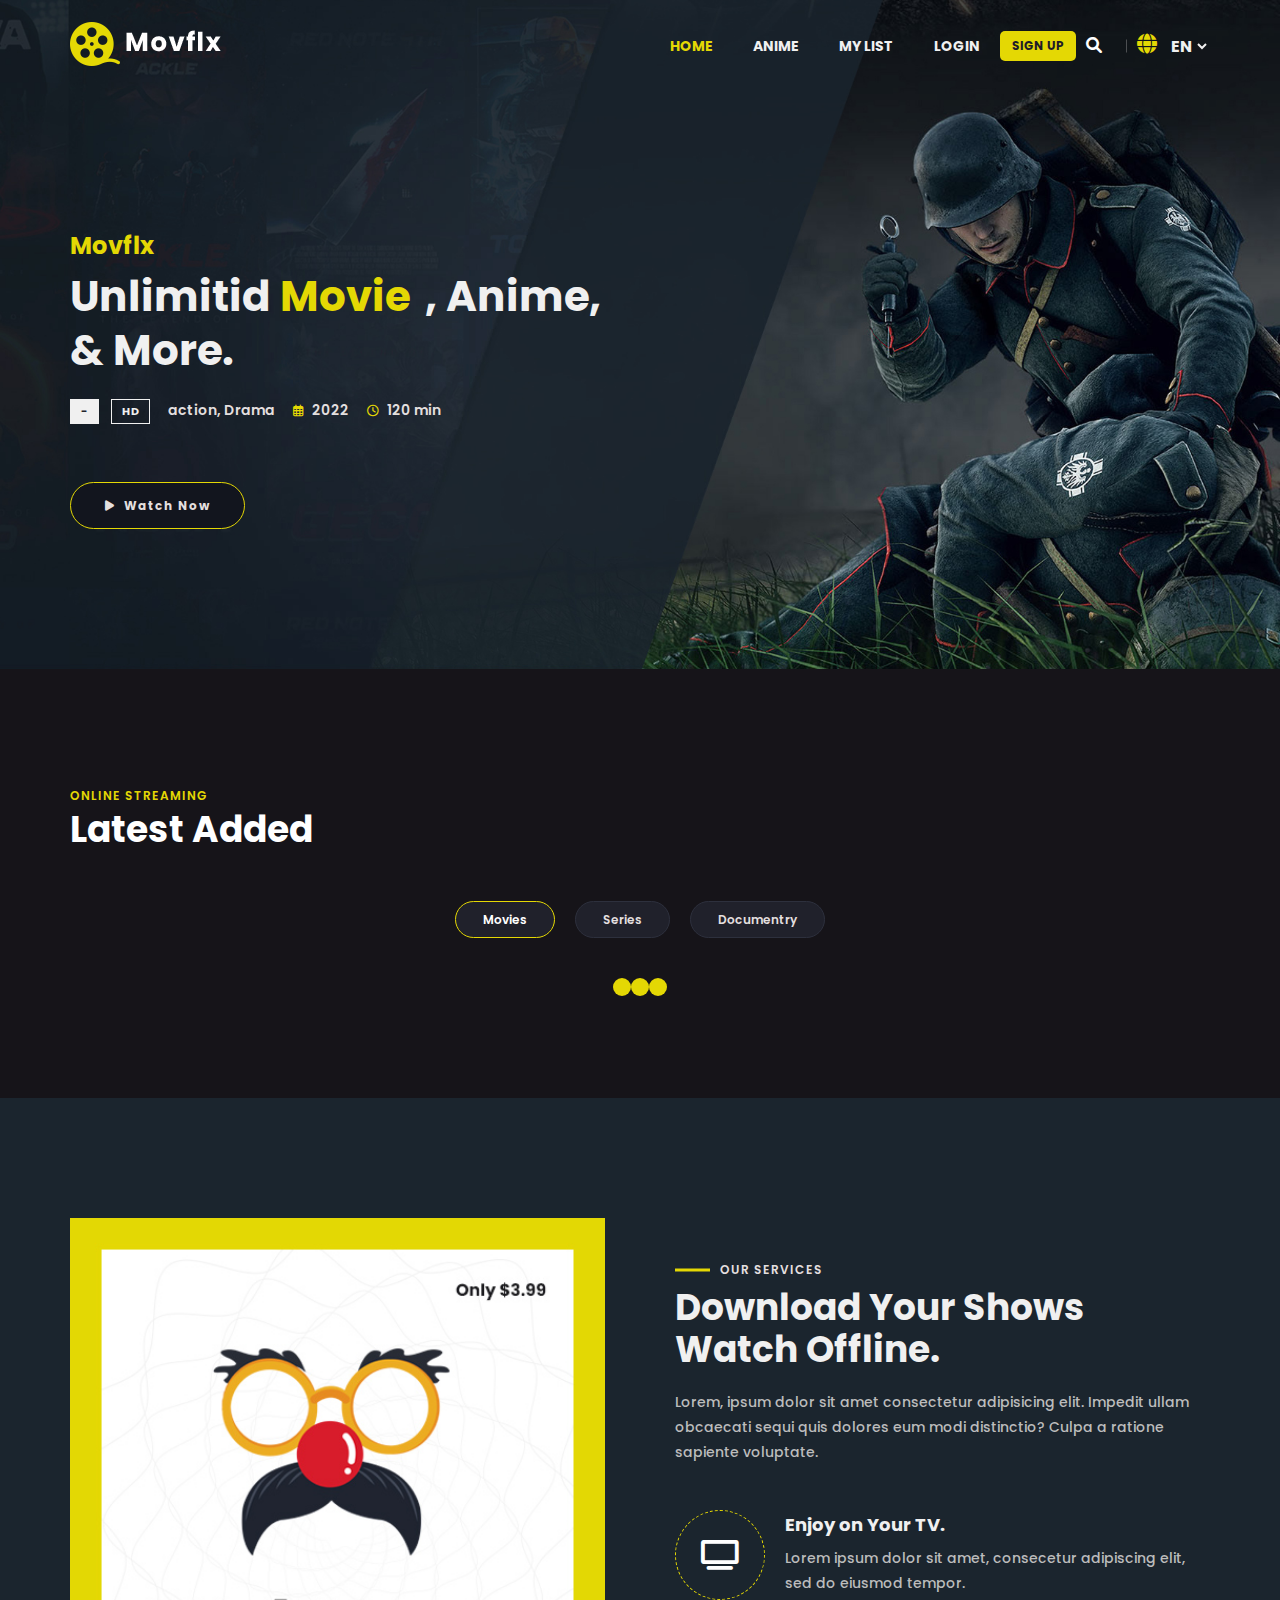
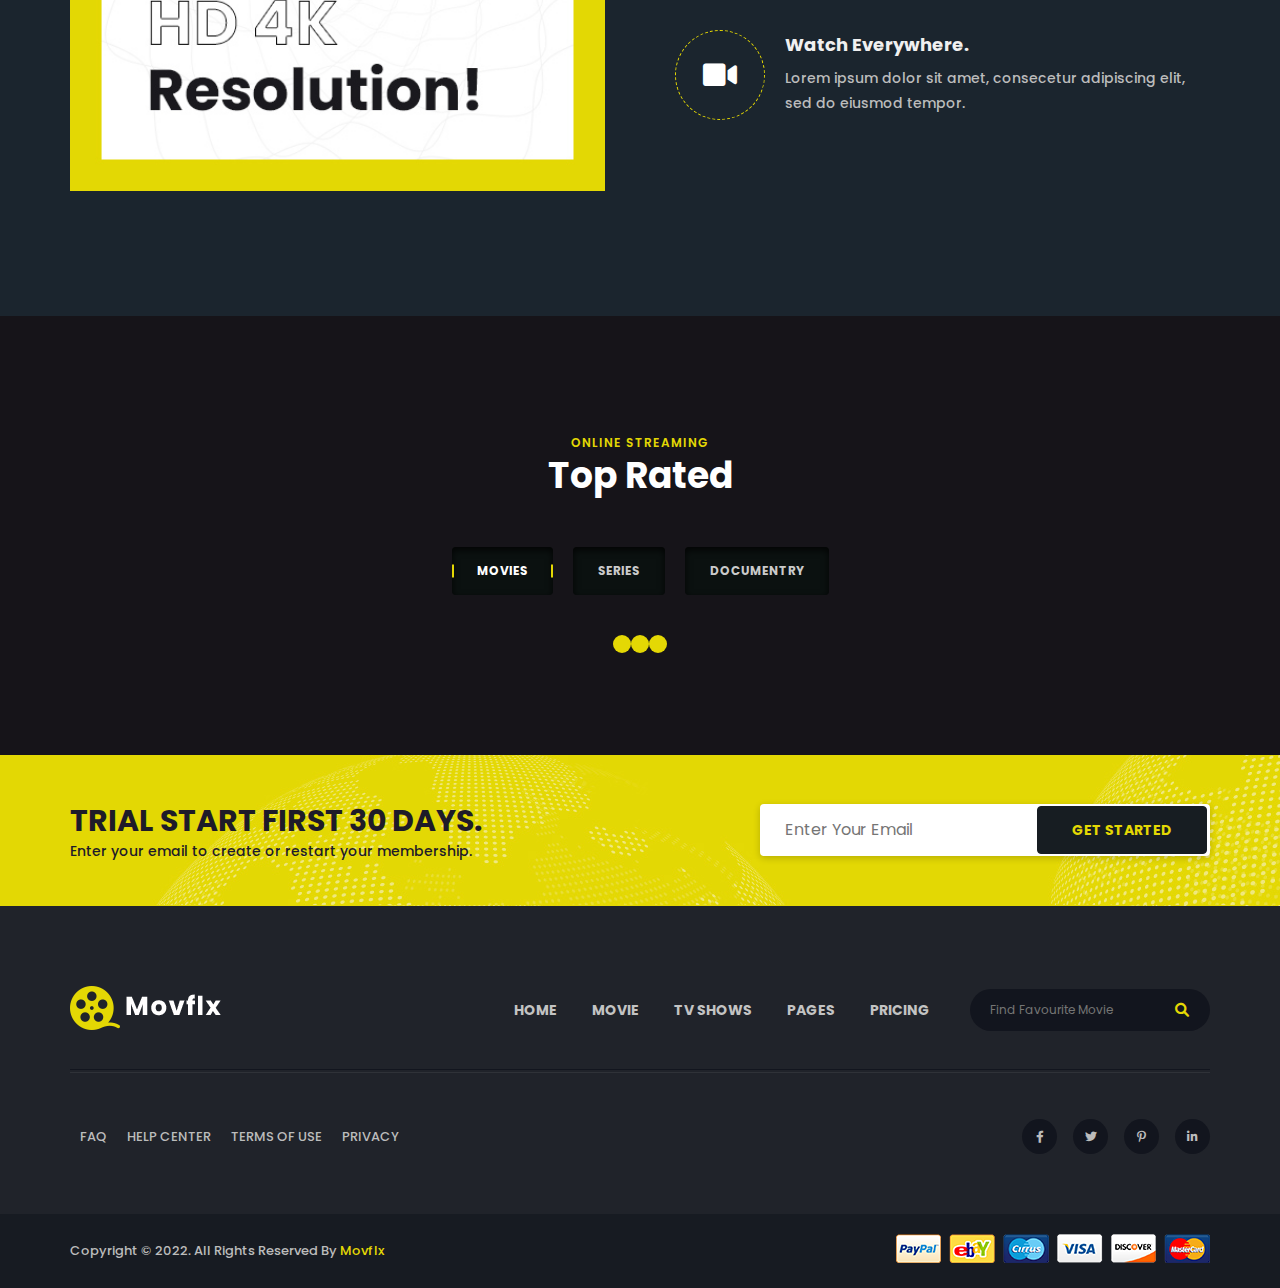
==== commit 755e432f: "Finished The Project" ====
--- a/index.html
+++ b/index.html
@@ -24,9 +24,9 @@
   <div class="banner">
     <header>
       <div class="container space-between-items">
-        <div class="logo">
+        <a class="logo" href="./">
           <img src="./imgs/logo.png" alt="logo">
-        </div>
+        </a>
         <nav class="items-centered-v">
           <div class="overlay"></div>
           <ul class="navbar items-centered-v">
@@ -145,7 +145,7 @@
           </div>
           <div class="info space-between-items">
             <div class="quality">HD</div>
-            <a href="./watch/" class="watch custom-btn"><i class="fas fa-play"></i> Watch</a>
+            <a href="./watch/" class="watch-link custom-btn"><i class="fas fa-play"></i> Watch</a>
           </div>
         </div>
       </div>
@@ -266,7 +266,8 @@
     </div>
   </footer>
 </body>
-<script src="./js/main.js" type="module"></script>
+<script src="./js/main.js"></script>
 <script src="./js/get_data.js" type="module"></script>
+<script src="./js/pages/home.js" type="module"></script>
 
 </html>--- a/css/pages/home/home.css
+++ b/css/pages/home/home.css
@@ -1 +1,1078 @@
-.movies.top-rated .categories .catg.active::before,.movies.top-rated .categories .catg.active::after,header nav ul li.menu-parent .mega-menu .menu-item a::before,header .search::after,.alt-heading .sub::before{position:absolute;top:50%;transform:translateY(-50%)}.scale-toggle-loader{position:absolute;left:50%;transform:translateX(-50%)}footer .footer-menu form button[type=submit],footer .sub-nav .social-links>a:hover,footer .copyright .text a,.movies .box .info .rate i,.movies .box .info .quality,header nav ul li>a:hover,header nav ul li>a.active,header .lang i,.details .title,.details .heading span,.details i,.details .info a:hover{color:#e4d804}.services,.movies{padding:120px 0}.movies .box .image .box-overlay{position:absolute;top:0;left:0;width:100%;height:100%;opacity:0}*{margin:0;box-sizing:border-box}::selection{background-color:#444;color:#fff}body{background-color:#1b252e;font-family:"Poppins",sans-serif;overflow-x:hidden}body.menu-active{overflow:hidden}img{max-width:100%}ul,ol{list-style:none;padding:0}a{text-decoration:none}input,select,option,textarea,button{border:none;outline:none}.container{padding:0 15px;margin:0 auto}@media(min-width: 768px){.container{width:720px}}@media(min-width: 992px){.container{width:970px}}@media(min-width: 1200px){.container{width:1170px}}.space-between-items{display:flex;justify-content:space-between;align-items:center}.items-centered-v{display:flex;align-items:center}.items-centered-h{display:flex;justify-content:center}.items-centered-b{display:flex;align-items:center;justify-content:center}.main-p-style{font-size:14px;font-weight:500;color:#bcbcbc;line-height:1.8}.main-heading{margin-bottom:50px}.main-heading .sub{font-size:12px;font-weight:600;color:#e4d804;letter-spacing:1px;margin-bottom:6px;text-transform:uppercase}.main-heading h2{font-size:36px;color:#fff}@media(max-width: 575px){.alt-heading{text-align:center}}.alt-heading .sub{font-size:12px;font-weight:600;color:#e3dfdf;letter-spacing:1px;position:relative;text-transform:uppercase;padding-left:45px;margin-bottom:10px;width:fit-content}@media(max-width: 575px){.alt-heading .sub{text-align:center;margin:0 auto 10px}}.alt-heading .sub::before{content:"";position:absolute;left:0;width:35px;height:3px;background-color:#e4d804;position:absolute}.alt-heading h2{font-size:36px;font-weight:bold;color:#f0f0f0;margin-bottom:20px}.custom-btn{font-size:12px;font-weight:bold;color:#1e1b29;background-color:#e4d804;border-radius:5px;padding:8px 12px;transition:.3s}.custom-btn:hover{background-color:rgba(228,217,4,.9098039216);color:currentColor}.scroll-to-top{position:fixed;top:-50px;right:30px;width:50px;height:50px;border-radius:50%;color:#000;background-color:#e4d804;font-size:18px;cursor:pointer;transition:.6s;opacity:0;z-index:1;box-shadow:2px 6px 7px 2px rgba(0,0,0,.22)}.scroll-to-top:hover{background-color:rgba(228,217,4,.9098039216)}.scroll-to-top.active{top:calc(100% - 80px);opacity:1}.scale-toggle-loader{position:absolute}.scale-toggle-loader .item{float:left;width:18px;height:18px;border-radius:50%;background-color:#e4d804;animation:scale-toggle 600ms infinite alternate}.scale-toggle-loader .item.one{animation-delay:.3s}.scale-toggle-loader .item.two{animation-delay:.6s}.scale-toggle-loader .item.three{animation-delay:.9s}@-webkit-keyframes scale-toggle{0%{transform:scale(1)}100%{transform:scale(0.1)}}@keyframes scale-toggle{0%{transform:scale(1)}100%{transform:scale(0.1)}}@-webkit-keyframes load-image{to{background-color:rgba(216,206,206,.8)}}@keyframes load-image{to{background-color:rgba(216,206,206,.8)}}.details span{margin-right:15px;display:inline-block}.details i{font-size:12px;margin-right:5px}.details .title{font-size:24px;margin-bottom:10px}.details .heading{font-size:42px;font-weight:bold;color:#f0f0f0;line-height:1.3;margin:0;margin-bottom:20px}.details .info{margin-bottom:40px}.details .info,.details .info a{font-size:14px;font-weight:600;color:#e3dfdf}.details .info .quality,.details .info .age-c{font-size:11px;font-weight:bold;color:#f0f0f0;border:1px solid #f0f0f0;padding:5px 10px;margin-bottom:18px}.details .info .age-c{margin-right:9px;color:#21232b;background-color:#f0f0f0}.details .info a{transition:.3s}.details .info .data{margin-right:15px}.banner{overflow-x:hidden}@media(max-width: 991px){header{padding:20px 0}}header.fixed{position:fixed;top:-100px;left:0;transition:.3s;transform:translateY(100px);width:100%;background-color:#171d22;z-index:99}header nav .menu-opener{font-size:30px;color:#fff;margin-left:20px;cursor:pointer}@media(min-width: 992px){header nav .menu-opener{display:none}}header nav .overlay{position:fixed;top:0;left:0;width:0;height:100vh;background-color:#000;z-index:-1;opacity:0;transition:opacity .3s}header nav ul .mobile-menu-head,header nav ul .social-links{display:none}header nav ul .mobile-menu-head{padding:30px 15px}header nav ul li.nav-item{position:relative}header nav ul li>a{font-size:14px;font-weight:bold;color:#f0f0f0;display:inline-block;width:100%;transition:.3s;text-transform:uppercase;padding:38px 20px}@media(max-width: 991px){header nav ul.navbar{flex-direction:column;position:fixed;top:0;right:-400px;width:300px;min-height:100vh;background-color:#171d22;transition:.6s ease-out;z-index:99999}header nav ul.navbar .mobile-menu-head{display:flex;justify-content:space-between;align-items:center}header nav ul.navbar .mobile-menu-head .menu-closer{font-size:25px;color:#fff;cursor:pointer}header nav ul.navbar .social-links a{font-size:16px;color:#f0f0f0;transition:.3s}header nav ul.navbar.menu-active{right:0}header nav ul.menu-active a:hover{color:#e4d804}header nav ul.menu-active a:not(:last-child){margin-right:20px}header nav ul li{width:100%;padding:15px 25px;border-bottom:1px solid rgba(255,255,255,.1019607843)}header nav ul li a{padding:0 !important;font-size:15px;font-weight:600}}@media(max-width: 576px){header nav ul.navbar{width:100%;right:-100%}}header nav ul li.menu-parent .mega-menu{display:none;position:absolute;top:100%;left:0;background-color:#1b252e;padding:18px 25px;white-space:nowrap;border:1px solid #283846;width:230px}header nav ul li.menu-parent .mega-menu .menu-item a{position:relative;text-transform:capitalize;padding:10px 0}header nav ul li.menu-parent .mega-menu .menu-item a::before{content:"";width:0;height:3px;position:absolute;left:-8px;background-color:#e4d804;transition:.3s}@media(min-width: 992px){header nav ul li.menu-parent .mega-menu .menu-item:hover a{color:#f0f0f0;margin-left:15px}header nav ul li.menu-parent .mega-menu .menu-item:hover a::before{left:-23px;width:15px}}@media(max-width: 991px){header nav ul li.menu-parent{padding:15px 0 0}header nav ul li.menu-parent>a{padding:0 25px 15px !important}header nav ul li.menu-parent .menu-opener{font-size:18px;position:absolute;top:9px;right:30px;width:31px;height:31px;background-color:#2f373e;border-radius:2px;transition:.6s}header nav ul li.menu-parent .mega-menu{width:100%;height:0;position:static;background-color:unset;padding:0;border:none;margin:0;overflow:hidden;display:block;transition:.6s}header nav ul li.menu-parent .mega-menu.menu-active{height:99px}header nav ul li.menu-parent .mega-menu.menu-active+.menu-opener{transform:rotate(90deg)}header nav ul li.menu-parent .mega-menu .menu-item{border-bottom:none;border-top:1px solid rgba(255,255,255,.1019607843);margin:0}header nav ul li.menu-parent .mega-menu .menu-item a{padding-left:20px !important}}header .search{margin-left:10px;padding-right:25px;color:#fff;cursor:pointer;position:relative}header .search::after{content:"";width:1px;height:13px;position:absolute;right:0;background-color:#fff;opacity:.25}header .lang{margin-left:10px;display:flex}@media(max-width: 575px){header .lang{display:none}}header .lang i{font-size:20px;margin-right:10px}header .lang select{font-weight:bold;color:#f0f0f0;background-color:rgba(0,0,0,0)}header .lang select option{color:#000}body.menu-active header nav .overlay{width:100vw;z-index:999;opacity:.6}.movies{background-color:#161419}.movies .categories{margin-bottom:40px}.movies .categories .catg{padding:11px 27px;font-size:12px;font-weight:600;color:#e3dfdf;background-color:#20212b;border-radius:50px;border:1px solid #2d303d;cursor:pointer}.movies .categories .catg.active{border:1px solid #e4d804;color:#fff}.movies .categories .catg:not(:last-child){margin-right:20px}.movies .content{display:grid;grid-template-columns:1fr;gap:60px 30px;position:relative}@media(min-width: 576px){.movies .content{grid-template-columns:repeat(2, 1fr)}}@media(min-width: 992px){.movies .content{grid-template-columns:repeat(3, 1fr)}}@media(min-width: 1200px){.movies .content{grid-template-columns:repeat(4, 1fr)}}.movies .box .image{background-color:#ddd6d6;position:relative;border-radius:5px;overflow:hidden;min-width:100%;height:420px;animation:load-image 1s infinite linear alternate}.movies .box .image img{width:100%;object-fit:cover}.movies .box .image .box-overlay{background-image:linear-gradient(to bottom, transparent, rgba(2, 1, 1, 0.76) 65%);transition:.6s}.movies .box .image:hover .box-overlay{opacity:.8}.movies .box .image .discription{position:absolute;left:0;bottom:-300px;padding:0 15px 20px;width:100%;transition:.6s;text-align:center}.movies .box .image .discription .title{font-size:18px;font-weight:bold;color:#f0f0f0;line-height:1.4}.movies .box .image .discription .discript-content{padding-top:30px;font-size:13px;font-weight:600;color:#bcbcbc;line-height:1.5;opacity:.95}.movies .box .image:hover .discription{bottom:0 !important}.movies .box .info{margin-top:20px}.movies .box .info:nth-of-type(3){margin-top:15px}.movies .box .info .name{font-size:16px;font-weight:bold;color:#f0f0f0;margin-right:30px;overflow:hidden;max-width:160px;white-space:nowrap;text-overflow:ellipsis}.movies .box .info .rate span{font-size:11px;font-weight:600;color:#f0f0f0}.movies .box .info .rate i{font-size:14px}.movies .box .info .quality{font-size:11px;font-weight:bold;padding:5px 10px;border:2px solid #f0f0f0}.movies .box .info .watch i{margin-right:5px}.subscribe{background-image:url("../../../imgs/subscribe_bg.jpg");background-color:#e4d804;padding:45px 0}@media(max-width: 991px){.subscribe .container{flex-direction:column;justify-content:center;text-align:center}}.subscribe .title{color:#1e1b29;line-height:1.4}@media(max-width: 991px){.subscribe .title{margin-bottom:20px}}.subscribe .title h3{font-size:30px;font-weight:700}.subscribe .title p{font-size:14px;font-weight:500}.subscribe form{position:relative}@media(max-width: 767px){.subscribe form{width:100%;flex-direction:column}}.subscribe form input[type=email]{padding:17px 182px 17px 25px;border-radius:4px;box-shadow:0 2px 7px 0 rgba(0,0,0,.2);width:450px}@media(max-width: 991px){.subscribe form input[type=email]{width:540px}}@media(max-width: 767px){.subscribe form input[type=email]{padding:17px 25px}}@media(max-width: 575px){.subscribe form input[type=email]{width:100%}}.subscribe form input[type=submit]{position:absolute;right:3px;font-size:14px;font-weight:bold;color:#e4d804;padding:15px 34px;background-color:#171d22;border-radius:4px;cursor:pointer;transition:.4s;border:1px solid #171d22}@media(max-width: 767px){.subscribe form input[type=submit]{position:static;display:block;text-align:center;margin:20px auto 0}}.subscribe form input[type=submit]:hover{color:#1e1b29;background-color:#e4d804}footer{background-color:#20232a}footer .footer-menu .nav,footer .sub-nav .nav{flex-shrink:0}@media(max-width: 767px){footer .footer-menu nav,footer .sub-nav{flex-direction:column}footer .footer-menu ul.nav,footer .sub-nav .nav{flex-wrap:wrap;justify-content:center;margin-bottom:20px}}footer .footer-menu .nav .nav-item a,footer .sub-nav .nav a{display:inline-block;padding:10px;font-size:14px;font-weight:bold;color:#c3c3c3;text-transform:uppercase;transition:.3s}footer .footer-menu .nav .nav-item a:hover,footer .sub-nav .nav a:hover{color:#e4d804}footer .footer-menu{padding:80px 0 35px;position:relative}@media(max-width: 991px){footer .footer-menu{flex-direction:column}footer .footer-menu .logo{margin-bottom:30px}}footer .footer-menu::after{content:"";width:100%;height:3px;position:absolute;top:100%;left:0;background-color:#241f1f;box-shadow:0 1px 3px 0 rgba(65,60,60,.897)}footer .footer-menu .nav .nav-item{margin-right:15px}footer .footer-menu form{margin-left:15px;position:relative}@media(max-width: 767px){footer .footer-menu form{width:100%;margin:0}}footer .footer-menu form input[type=search]{width:240px;padding:14px 50px 14px 20px;background-color:#12151e;border-radius:30px;font-size:12px;color:#fff}@media(max-width: 767px){footer .footer-menu form input[type=search]{width:100%}}footer .footer-menu form input[type=search]::-webkit-search-cancel-button{display:none}footer .footer-menu form input[type=search]::-moz-search-cancel-button{display:none}footer .footer-menu form button[type=submit]{position:absolute;right:15px;background-color:rgba(0,0,0,0);font-size:14px;cursor:pointer}footer .sub-nav{padding:50px 0 60px}footer .sub-nav .nav a{font-size:13px;font-weight:500;color:#bcbcbc}footer .sub-nav .social-links>a{display:inline-flex;width:35px;height:35px;border-radius:50%;font-size:12px;color:#bcbcbc;background-color:#12151e;transition:.3s}footer .sub-nav .social-links>a+a{margin-left:12px}footer .copyright{padding:20px;background-color:#171b22}@media(max-width: 767px){footer .copyright .container{flex-direction:column;justify-content:center}footer .copyright .text{margin-bottom:15px}}footer .copyright .text{font-size:13px;font-weight:500;color:#bcbcbc}.banner{background-image:url("../../../imgs/banner_bg01.jpg");background-size:cover;background-position:right top}.main-sec{padding:140px 0}.main-sec .watch{display:inline-block;padding:16px 34px;font-size:12px;font-weight:bold;color:#e3dfdf;background-color:#12151e;border:1px solid #e4d804;border-radius:50px;letter-spacing:1px;transition:.3s}.main-sec .watch:hover{background-color:#e4d804;color:#1e1b29}.main-sec .watch i{color:currentColor}@media(max-width: 991px){.services .container{flex-direction:column;margin:0 auto 50px;width:100%}}.services .container>*{flex:1}.services .image{margin-right:70px}@media(max-width: 991px){.services .image{margin:0 auto 50px;width:100%}}.services .image img{width:100%}.services .content .alt-heading{margin-bottom:45px}.services .content .serv{margin-bottom:30px;justify-content:flex-start}@media(max-width: 575px){.services .content .serv{flex-direction:column}}.services .content .serv .icon{width:90px;height:90px;border-radius:50%;padding:5px;margin:0 auto 20px;border:1px dashed #e4d804}@media(min-width: 576px){.services .content .serv .icon{margin:0;margin-right:20px}}.services .content .serv .icon i{width:80px;height:80px;border-radius:50%;font-size:30px;color:#fff;transition:.8s}.services .content .serv:hover .icon i{background-color:#e4d804}@media(max-width: 575px){.services .content .serv .info{text-align:center}}.services .content .serv .info .title{font-size:18px;font-weight:700;color:#f0f0f0;margin-bottom:10px}.movies.top-rated .main-heading{text-align:center}.movies.top-rated .categories .catg{font-size:12px;font-weight:bold;color:#cacaca;border-radius:4px;text-transform:uppercase;padding:17px 25px;background-color:#0b1110;border:none;box-shadow:inset 0 3px 7px rgba(0,0,0,.8);position:relative}.movies.top-rated .categories .catg.active{color:#fff}.movies.top-rated .categories .catg.active::before,.movies.top-rated .categories .catg.active::after{content:"";width:2px;height:13px;background-color:#e4d804;position:absolute}.movies.top-rated .categories .catg.active::before{left:0}.movies.top-rated .categories .catg.active::after{right:0}/*# sourceMappingURL=home.css.map */
+.movies.top-rated .categories .catg.active::before, .movies.top-rated .categories .catg.active::after, header nav ul li.menu-parent .mega-menu .menu-item a::before, header .search::after, .alt-heading .sub::before {
+  position: absolute;
+  top: 50%;
+  transform: translateY(-50%);
+}
+
+.scale-toggle-loader {
+  position: absolute;
+  left: 50%;
+  transform: translateX(-50%);
+}
+
+footer .footer-menu form button[type=submit], footer .sub-nav .social-links > a:hover, footer .copyright .text a, .movies .box .info .rate i, .movies .box .info .quality, header nav ul li > a:hover, header nav ul li > a.active, header .lang i, .details .title,
+.details .heading span,
+.details i, .details .info a:hover {
+  color: #e4d804;
+}
+
+.services, .movies {
+  padding: 120px 0;
+}
+
+.movies .box .image .box-overlay {
+  position: absolute;
+  top: 0;
+  left: 0;
+  width: 100%;
+  height: 100%;
+  opacity: 0;
+}
+
+footer .footer-menu::after {
+  content: "";
+  position: absolute;
+  left: 0;
+  bottom: -1px;
+  width: 100%;
+  height: 1px;
+  background-color: #12151e;
+  box-shadow: 0px 3px 0px 0px rgba(143, 143, 143, 0.14);
+}
+
+* {
+  margin: 0;
+  box-sizing: border-box;
+}
+
+::selection {
+  background-color: #444;
+  color: #fff;
+}
+
+body {
+  background-color: #1b252e;
+  font-family: "Poppins", sans-serif;
+  overflow-x: hidden;
+}
+
+body.menu-active {
+  overflow: hidden;
+}
+
+img {
+  max-width: 100%;
+}
+
+ul, ol {
+  list-style: none;
+  padding: 0;
+}
+
+a {
+  text-decoration: none;
+}
+
+input,
+select,
+option,
+textarea,
+button {
+  border: none;
+  outline: none;
+}
+
+.container {
+  padding: 0 15px;
+  margin: 0 auto;
+}
+@media (min-width: 768px) {
+  .container {
+    width: 720px;
+  }
+}
+@media (min-width: 992px) {
+  .container {
+    width: 970px;
+  }
+}
+@media (min-width: 1200px) {
+  .container {
+    width: 1170px;
+  }
+}
+
+.col-1 {
+  width: 8.3333333333%;
+}
+
+.col-2 {
+  width: 16.6666666667%;
+}
+
+.col-3 {
+  width: 25%;
+}
+
+.col-4 {
+  width: 33.3333333333%;
+}
+
+.col-5 {
+  width: 41.6666666667%;
+}
+
+.col-6 {
+  width: 50%;
+}
+
+.col-7 {
+  width: 58.3333333333%;
+}
+
+.col-8 {
+  width: 66.6666666667%;
+}
+
+.col-9 {
+  width: 75%;
+}
+
+.col-10 {
+  width: 83.3333333333%;
+}
+
+.col-11 {
+  width: 91.6666666667%;
+}
+
+.col-12 {
+  width: 100%;
+}
+
+.space-between-items {
+  display: flex;
+  justify-content: space-between;
+  align-items: center;
+}
+
+.items-centered-v {
+  display: flex;
+  align-items: center;
+}
+
+.items-centered-h {
+  display: flex;
+  justify-content: center;
+}
+
+.items-centered-b {
+  display: flex;
+  align-items: center;
+  justify-content: center;
+}
+
+.main-p-style {
+  font-size: 14px;
+  font-weight: 500;
+  color: #bcbcbc;
+  line-height: 1.8;
+}
+
+.main-heading {
+  margin-bottom: 50px;
+}
+.main-heading .sub {
+  font-size: 12px;
+  font-weight: 600;
+  color: #e4d804;
+  letter-spacing: 1px;
+  margin-bottom: 6px;
+  text-transform: uppercase;
+}
+.main-heading h2 {
+  font-size: 36px;
+  color: #fff;
+}
+
+@media (max-width: 575px) {
+  .alt-heading {
+    text-align: center;
+  }
+}
+.alt-heading .sub {
+  font-size: 12px;
+  font-weight: 600;
+  color: #e3dfdf;
+  letter-spacing: 1px;
+  position: relative;
+  text-transform: uppercase;
+  padding-left: 45px;
+  margin-bottom: 10px;
+  width: fit-content;
+}
+@media (max-width: 575px) {
+  .alt-heading .sub {
+    text-align: center;
+    margin: 0 auto 10px;
+  }
+}
+.alt-heading .sub::before {
+  content: "";
+  position: absolute;
+  left: 0;
+  width: 35px;
+  height: 3px;
+  background-color: #e4d804;
+  position: absolute;
+}
+.alt-heading h2 {
+  font-size: 36px;
+  font-weight: bold;
+  color: #f0f0f0;
+  margin-bottom: 20px;
+}
+
+.custom-btn {
+  font-size: 12px;
+  font-weight: bold;
+  color: #1e1b29;
+  background-color: #e4d804;
+  border-radius: 5px;
+  padding: 8px 12px;
+  transition: 0.3s;
+}
+.custom-btn:hover {
+  background-color: rgba(228, 217, 4, 0.9098039216);
+  color: currentColor;
+}
+
+.scroll-to-top {
+  position: fixed;
+  top: -50px;
+  right: 30px;
+  width: 50px;
+  height: 50px;
+  border-radius: 50%;
+  color: #000;
+  background-color: #e4d804;
+  font-size: 18px;
+  cursor: pointer;
+  transition: 0.6s;
+  opacity: 0;
+  z-index: 1;
+  box-shadow: 2px 6px 7px 2px rgba(0, 0, 0, 0.22);
+}
+.scroll-to-top:hover {
+  background-color: rgba(228, 217, 4, 0.9098039216);
+}
+.scroll-to-top.active {
+  top: calc(100% - 80px);
+  opacity: 1;
+}
+
+.watch {
+  display: inline-block;
+  padding: 16px 34px;
+  font-size: 12px;
+  font-weight: bold;
+  color: #e3dfdf;
+  background-color: #12151e;
+  border: 1px solid #e4d804;
+  border-radius: 50px;
+  letter-spacing: 1px;
+  transition: 0.3s;
+}
+.watch:hover {
+  background-color: #e4d804;
+  color: #1e1b29;
+}
+.watch i {
+  color: currentColor;
+}
+
+.scale-toggle-loader {
+  position: absolute;
+}
+.scale-toggle-loader .item {
+  float: left;
+  width: 18px;
+  height: 18px;
+  border-radius: 50%;
+  background-color: #e4d804;
+  animation: scale-toggle 600ms infinite alternate;
+}
+.scale-toggle-loader .item.one {
+  animation-delay: 0.3s;
+}
+.scale-toggle-loader .item.two {
+  animation-delay: 0.6s;
+}
+.scale-toggle-loader .item.three {
+  animation-delay: 0.9s;
+}
+
+@-webkit-keyframes scale-toggle {
+  0% {
+    transform: scale(1);
+  }
+  100% {
+    transform: scale(0.1);
+  }
+}
+@keyframes scale-toggle {
+  0% {
+    transform: scale(1);
+  }
+  100% {
+    transform: scale(0.1);
+  }
+}
+@-webkit-keyframes load-image {
+  to {
+    background-color: rgba(216, 206, 206, 0.8);
+  }
+}
+@keyframes load-image {
+  to {
+    background-color: rgba(216, 206, 206, 0.8);
+  }
+}
+.details span {
+  margin-right: 15px;
+  display: inline-block;
+}
+.details i {
+  font-size: 12px;
+  margin-right: 5px;
+}
+.details .title {
+  font-size: 24px;
+  margin-bottom: 10px;
+}
+.details .heading {
+  font-size: 42px;
+  font-weight: bold;
+  color: #f0f0f0;
+  line-height: 1.3;
+  margin: 0;
+  margin-bottom: 20px;
+}
+.details .info {
+  margin-bottom: 40px;
+}
+.details .info,
+.details .info a {
+  font-size: 14px;
+  font-weight: 600;
+  color: #e3dfdf;
+}
+.details .info .quality,
+.details .info .age-c {
+  font-size: 11px;
+  font-weight: bold;
+  color: #f0f0f0;
+  border: 1px solid #f0f0f0;
+  padding: 5px 10px;
+  margin-bottom: 18px;
+}
+.details .info .age-c {
+  margin-right: 9px;
+  color: #21232b;
+  background-color: #f0f0f0;
+}
+.details .info a {
+  transition: 0.3s;
+}
+.details .info .data {
+  margin-right: 15px;
+}
+
+.banner {
+  overflow-x: hidden;
+}
+
+@media (max-width: 991px) {
+  header {
+    padding: 20px 0;
+  }
+}
+header.fixed {
+  position: fixed;
+  top: -100px;
+  left: 0;
+  transition: 0.3s;
+  transform: translateY(100px);
+  width: 100%;
+  background-color: #171d22;
+  z-index: 99;
+}
+header nav .menu-opener {
+  font-size: 30px;
+  color: #fff;
+  margin-left: 20px;
+  cursor: pointer;
+}
+@media (min-width: 992px) {
+  header nav .menu-opener {
+    display: none;
+  }
+}
+header nav .overlay {
+  position: fixed;
+  top: 0;
+  left: 0;
+  width: 0;
+  height: 100vh;
+  background-color: #000;
+  z-index: -1;
+  opacity: 0;
+  transition: opacity 0.3s;
+}
+header nav ul .mobile-menu-head,
+header nav ul .social-links {
+  display: none;
+}
+header nav ul .mobile-menu-head {
+  padding: 30px 15px;
+}
+header nav ul li.nav-item {
+  position: relative;
+}
+header nav ul li > a {
+  font-size: 14px;
+  font-weight: bold;
+  color: #f0f0f0;
+  display: inline-block;
+  width: 100%;
+  transition: 0.3s;
+  text-transform: uppercase;
+  padding: 38px 20px;
+}
+@media (max-width: 991px) {
+  header nav ul.navbar {
+    flex-direction: column;
+    position: fixed;
+    top: 0;
+    right: -400px;
+    width: 300px;
+    min-height: 100vh;
+    background-color: #171d22;
+    transition: 0.6s ease-out;
+    z-index: 99999;
+  }
+  header nav ul.navbar .mobile-menu-head {
+    display: flex;
+    justify-content: space-between;
+    align-items: center;
+  }
+  header nav ul.navbar .mobile-menu-head .menu-closer {
+    font-size: 25px;
+    color: white;
+    cursor: pointer;
+  }
+  header nav ul.navbar .social-links a {
+    font-size: 16px;
+    color: #f0f0f0;
+    transition: 0.3s;
+  }
+  header nav ul.navbar.menu-active {
+    right: 0;
+  }
+  header nav ul.menu-active a:hover {
+    color: #e4d804;
+  }
+  header nav ul.menu-active a:not(:last-child) {
+    margin-right: 20px;
+  }
+  header nav ul li {
+    width: 100%;
+    padding: 15px 25px;
+    border-bottom: 1px solid rgba(255, 255, 255, 0.1019607843);
+  }
+  header nav ul li a {
+    padding: 0 !important;
+    font-size: 15px;
+    font-weight: 600;
+  }
+}
+@media (max-width: 576px) {
+  header nav ul.navbar {
+    width: 100%;
+    right: -100%;
+  }
+}
+header nav ul li.menu-parent .mega-menu {
+  display: none;
+  position: absolute;
+  top: 100%;
+  left: 0;
+  background-color: #1b252e;
+  padding: 18px 25px;
+  white-space: nowrap;
+  border: 1px solid #283846;
+  width: 230px;
+  -webkit-box-shadow: 1px 2px 8px 3px rgba(0, 0, 0, 0.247);
+  -moz-box-shadow: 1px 2px 8px 3px rgba(0, 0, 0, 0.247);
+  box-shadow: 1px 2px 8px 3px rgba(0, 0, 0, 0.247);
+}
+header nav ul li.menu-parent .mega-menu .menu-item a {
+  position: relative;
+  text-transform: capitalize;
+  padding: 10px 0;
+}
+header nav ul li.menu-parent .mega-menu .menu-item a::before {
+  content: "";
+  width: 0;
+  height: 3px;
+  position: absolute;
+  left: -8px;
+  background-color: #e4d804;
+  transition: 0.3s;
+}
+@media (min-width: 992px) {
+  header nav ul li.menu-parent .mega-menu .menu-item:hover a {
+    color: #f0f0f0;
+    margin-left: 15px;
+  }
+  header nav ul li.menu-parent .mega-menu .menu-item:hover a::before {
+    left: -23px;
+    width: 15px;
+  }
+}
+@media (max-width: 991px) {
+  header nav ul li.menu-parent {
+    padding: 15px 0 0;
+  }
+  header nav ul li.menu-parent > a {
+    padding: 0 25px 15px !important;
+  }
+  header nav ul li.menu-parent .menu-opener {
+    font-size: 18px;
+    position: absolute;
+    top: 9px;
+    right: 30px;
+    width: 31px;
+    height: 31px;
+    background-color: #2f373e;
+    border-radius: 2px;
+    transition: 0.6s;
+  }
+  header nav ul li.menu-parent .mega-menu {
+    width: 100%;
+    height: 0;
+    position: static;
+    background-color: unset;
+    padding: 0;
+    border: none;
+    margin: 0;
+    overflow: hidden;
+    display: block;
+    transition: 0.6s;
+    box-shadow: none;
+  }
+  header nav ul li.menu-parent .mega-menu.menu-active {
+    height: 99px;
+  }
+  header nav ul li.menu-parent .mega-menu.menu-active + .menu-opener {
+    transform: rotate(90deg);
+  }
+  header nav ul li.menu-parent .mega-menu .menu-item {
+    border-bottom: none;
+    border-top: 1px solid rgba(255, 255, 255, 0.1019607843);
+    margin: 0;
+  }
+  header nav ul li.menu-parent .mega-menu .menu-item a {
+    padding-left: 20px !important;
+  }
+}
+header .search {
+  margin-left: 10px;
+  padding-right: 25px;
+  color: white;
+  cursor: pointer;
+  position: relative;
+}
+header .search::after {
+  content: "";
+  width: 1px;
+  height: 13px;
+  position: absolute;
+  right: 0;
+  background-color: #fff;
+  opacity: 0.25;
+}
+header .lang {
+  margin-left: 10px;
+  display: flex;
+}
+@media (max-width: 575px) {
+  header .lang {
+    display: none;
+  }
+}
+header .lang i {
+  font-size: 20px;
+  margin-right: 10px;
+}
+header .lang select {
+  font-weight: bold;
+  color: #f0f0f0;
+  background-color: transparent;
+}
+header .lang select option {
+  color: black;
+}
+
+body.menu-active header nav .overlay {
+  width: 100vw;
+  z-index: 999;
+  opacity: 0.6;
+}
+
+.movies {
+  background-color: #161419;
+}
+.movies .categories {
+  margin-bottom: 40px;
+}
+.movies .categories .catg {
+  padding: 11px 27px;
+  font-size: 12px;
+  font-weight: 600;
+  color: #e3dfdf;
+  background-color: #20212b;
+  border-radius: 50px;
+  border: 1px solid #2d303d;
+  cursor: pointer;
+}
+.movies .categories .catg.active {
+  border: 1px solid #e4d804;
+  color: #fff;
+}
+.movies .categories .catg:not(:last-child) {
+  margin-right: 20px;
+}
+.movies .content {
+  display: grid;
+  grid-template-columns: 1fr;
+  gap: 60px 30px;
+  position: relative;
+}
+@media (min-width: 576px) {
+  .movies .content {
+    grid-template-columns: repeat(2, 1fr);
+  }
+}
+@media (min-width: 992px) {
+  .movies .content {
+    grid-template-columns: repeat(3, 1fr);
+  }
+}
+@media (min-width: 1200px) {
+  .movies .content {
+    grid-template-columns: repeat(4, 1fr);
+  }
+}
+.movies .box .image {
+  background-color: rgb(221, 214, 214);
+  position: relative;
+  border-radius: 5px;
+  overflow: hidden;
+  min-width: 100%;
+  height: 420px;
+  animation: load-image 1s infinite linear alternate;
+}
+.movies .box .image img {
+  width: 100%;
+  object-fit: cover;
+}
+.movies .box .image .box-overlay {
+  background-image: linear-gradient(to bottom, transparent, rgba(2, 1, 1, 0.76) 65%);
+  transition: 0.6s;
+}
+.movies .box .image:hover .box-overlay {
+  opacity: 0.8;
+}
+.movies .box .image .discription {
+  position: absolute;
+  left: 0;
+  bottom: -300px;
+  padding: 0 15px 20px;
+  width: 100%;
+  transition: 0.6s;
+  text-align: center;
+}
+.movies .box .image .discription .title {
+  font-size: 18px;
+  font-weight: bold;
+  color: #f0f0f0;
+  line-height: 1.4;
+}
+.movies .box .image .discription .discript-content {
+  padding-top: 30px;
+  font-size: 13px;
+  font-weight: 600;
+  color: #bcbcbc;
+  line-height: 1.5;
+  opacity: 0.95;
+}
+.movies .box .image:hover .discription {
+  bottom: 0 !important;
+}
+.movies .box .info {
+  margin-top: 20px;
+}
+.movies .box .info:nth-of-type(3) {
+  margin-top: 15px;
+}
+.movies .box .info .name {
+  font-size: 16px;
+  font-weight: bold;
+  color: #f0f0f0;
+  margin-right: 30px;
+  overflow: hidden;
+  max-width: 160px;
+  white-space: nowrap;
+  text-overflow: ellipsis;
+}
+.movies .box .info .rate span {
+  font-size: 11px;
+  font-weight: 600;
+  color: #f0f0f0;
+}
+.movies .box .info .rate i {
+  font-size: 14px;
+}
+.movies .box .info .quality {
+  font-size: 11px;
+  font-weight: bold;
+  padding: 5px 10px;
+  border: 2px solid #f0f0f0;
+}
+.movies .box .info .watch-link i {
+  margin-right: 5px;
+}
+
+.subscribe {
+  background-image: url("../../../imgs/subscribe_bg.jpg");
+  background-color: #e4d804;
+  padding: 45px 0;
+}
+@media (max-width: 991px) {
+  .subscribe .container {
+    flex-direction: column;
+    justify-content: center;
+    text-align: center;
+  }
+}
+.subscribe .title {
+  color: #1e1b29;
+  line-height: 1.4;
+}
+@media (max-width: 991px) {
+  .subscribe .title {
+    margin-bottom: 20px;
+  }
+}
+.subscribe .title h3 {
+  font-size: 30px;
+  font-weight: 700;
+}
+.subscribe .title p {
+  font-size: 14px;
+  font-weight: 500;
+}
+.subscribe form {
+  position: relative;
+}
+@media (max-width: 767px) {
+  .subscribe form {
+    width: 100%;
+    flex-direction: column;
+  }
+}
+.subscribe form input[type=email] {
+  padding: 17px 182px 17px 25px;
+  border-radius: 4px;
+  box-shadow: 0 2px 7px 0 rgba(0, 0, 0, 0.2);
+  width: 450px;
+}
+@media (max-width: 991px) {
+  .subscribe form input[type=email] {
+    width: 540px;
+  }
+}
+@media (max-width: 767px) {
+  .subscribe form input[type=email] {
+    padding: 17px 25px;
+  }
+}
+@media (max-width: 575px) {
+  .subscribe form input[type=email] {
+    width: 100%;
+  }
+}
+.subscribe form input[type=submit] {
+  position: absolute;
+  right: 3px;
+  font-size: 14px;
+  font-weight: bold;
+  color: #e4d804;
+  padding: 15px 34px;
+  background-color: #171d22;
+  border-radius: 4px;
+  cursor: pointer;
+  transition: 0.4s;
+  border: 1px solid #171d22;
+}
+@media (max-width: 767px) {
+  .subscribe form input[type=submit] {
+    position: static;
+    display: block;
+    text-align: center;
+    margin: 20px auto 0;
+  }
+}
+.subscribe form input[type=submit]:hover {
+  color: #1e1b29;
+  background-color: #e4d804;
+}
+
+footer {
+  background-color: #20232a;
+}
+footer .footer-menu .nav,
+footer .sub-nav .nav {
+  flex-shrink: 0;
+}
+@media (max-width: 767px) {
+  footer .footer-menu nav,
+footer .sub-nav {
+    flex-direction: column;
+  }
+  footer .footer-menu ul.nav,
+footer .sub-nav .nav {
+    flex-wrap: wrap;
+    justify-content: center;
+    margin-bottom: 20px;
+  }
+}
+footer .footer-menu .nav .nav-item a,
+footer .sub-nav .nav a {
+  display: inline-block;
+  padding: 10px;
+  font-size: 14px;
+  font-weight: bold;
+  color: #c3c3c3;
+  text-transform: uppercase;
+  transition: 0.3s;
+}
+footer .footer-menu .nav .nav-item a:hover,
+footer .sub-nav .nav a:hover {
+  color: #e4d804;
+}
+footer .footer-menu {
+  padding: 80px 0 35px;
+  position: relative;
+}
+@media (max-width: 991px) {
+  footer .footer-menu {
+    flex-direction: column;
+  }
+  footer .footer-menu .logo {
+    margin-bottom: 30px;
+  }
+}
+footer .footer-menu .nav .nav-item {
+  margin-right: 15px;
+}
+footer .footer-menu form {
+  margin-left: 15px;
+  position: relative;
+}
+@media (max-width: 767px) {
+  footer .footer-menu form {
+    width: 100%;
+    margin: 0;
+  }
+}
+footer .footer-menu form input[type=search] {
+  width: 240px;
+  padding: 14px 50px 14px 20px;
+  background-color: #12151e;
+  border-radius: 30px;
+  font-size: 12px;
+  color: #fff;
+}
+@media (max-width: 767px) {
+  footer .footer-menu form input[type=search] {
+    width: 100%;
+  }
+}
+footer .footer-menu form input[type=search]::-webkit-search-cancel-button {
+  display: none;
+}
+footer .footer-menu form input[type=search]::-moz-search-cancel-button {
+  display: none;
+}
+footer .footer-menu form button[type=submit] {
+  position: absolute;
+  right: 15px;
+  background-color: transparent;
+  font-size: 14px;
+  cursor: pointer;
+}
+footer .sub-nav {
+  padding: 50px 0 60px;
+}
+footer .sub-nav .nav a {
+  font-size: 13px;
+  font-weight: 500;
+  color: #bcbcbc;
+}
+footer .sub-nav .social-links > a {
+  display: inline-flex;
+  width: 35px;
+  height: 35px;
+  border-radius: 50%;
+  font-size: 12px;
+  color: #bcbcbc;
+  background-color: #12151e;
+  transition: 0.3s;
+}
+footer .sub-nav .social-links > a + a {
+  margin-left: 12px;
+}
+footer .copyright {
+  padding: 20px;
+  background-color: #171b22;
+}
+@media (max-width: 767px) {
+  footer .copyright .container {
+    flex-direction: column;
+    justify-content: center;
+  }
+  footer .copyright .text {
+    margin-bottom: 15px;
+  }
+}
+footer .copyright .text {
+  font-size: 13px;
+  font-weight: 500;
+  color: #bcbcbc;
+}
+.banner {
+  background-image: url("../../../imgs/banner_bg01.jpg");
+  background-size: cover;
+  background-position: right top;
+}
+
+.main-sec {
+  padding: 140px 0;
+}
+
+@media (max-width: 991px) {
+  .services .container {
+    flex-direction: column;
+    margin: 0 auto 50px;
+    width: 100%;
+  }
+}
+.services .container > * {
+  flex: 1;
+}
+.services .image {
+  margin-right: 70px;
+}
+@media (max-width: 991px) {
+  .services .image {
+    margin: 0 auto 50px;
+    width: 100%;
+  }
+}
+.services .image img {
+  width: 100%;
+}
+.services .content .alt-heading {
+  margin-bottom: 45px;
+}
+.services .content .serv {
+  margin-bottom: 30px;
+  justify-content: flex-start;
+}
+@media (max-width: 575px) {
+  .services .content .serv {
+    flex-direction: column;
+  }
+}
+.services .content .serv .icon {
+  width: 90px;
+  height: 90px;
+  border-radius: 50%;
+  padding: 5px;
+  margin: 0 auto 20px;
+  border: 1px dashed #e4d804;
+}
+@media (min-width: 576px) {
+  .services .content .serv .icon {
+    margin: 0;
+    margin-right: 20px;
+  }
+}
+.services .content .serv .icon i {
+  width: 80px;
+  height: 80px;
+  border-radius: 50%;
+  font-size: 30px;
+  color: white;
+  transition: 0.8s;
+}
+.services .content .serv:hover .icon i {
+  background-color: #e4d804;
+}
+@media (max-width: 575px) {
+  .services .content .serv .info {
+    text-align: center;
+  }
+}
+.services .content .serv .info .title {
+  font-size: 18px;
+  font-weight: 700;
+  color: #f0f0f0;
+  margin-bottom: 10px;
+}
+
+.movies.top-rated .main-heading {
+  text-align: center;
+}
+.movies.top-rated .categories .catg {
+  font-size: 12px;
+  font-weight: bold;
+  color: #cacaca;
+  border-radius: 4px;
+  text-transform: uppercase;
+  padding: 17px 25px;
+  background-color: #0b1110;
+  border: none;
+  box-shadow: inset 0 3px 7px rgba(0, 0, 0, 0.8);
+  position: relative;
+}
+.movies.top-rated .categories .catg.active {
+  color: #fff;
+}
+.movies.top-rated .categories .catg.active::before, .movies.top-rated .categories .catg.active::after {
+  content: "";
+  width: 2px;
+  height: 13px;
+  background-color: #e4d804;
+  position: absolute;
+}
+.movies.top-rated .categories .catg.active::before {
+  left: 0;
+}
+.movies.top-rated .categories .catg.active::after {
+  right: 0;
+}
+
+/*# sourceMappingURL=home.css.map */
